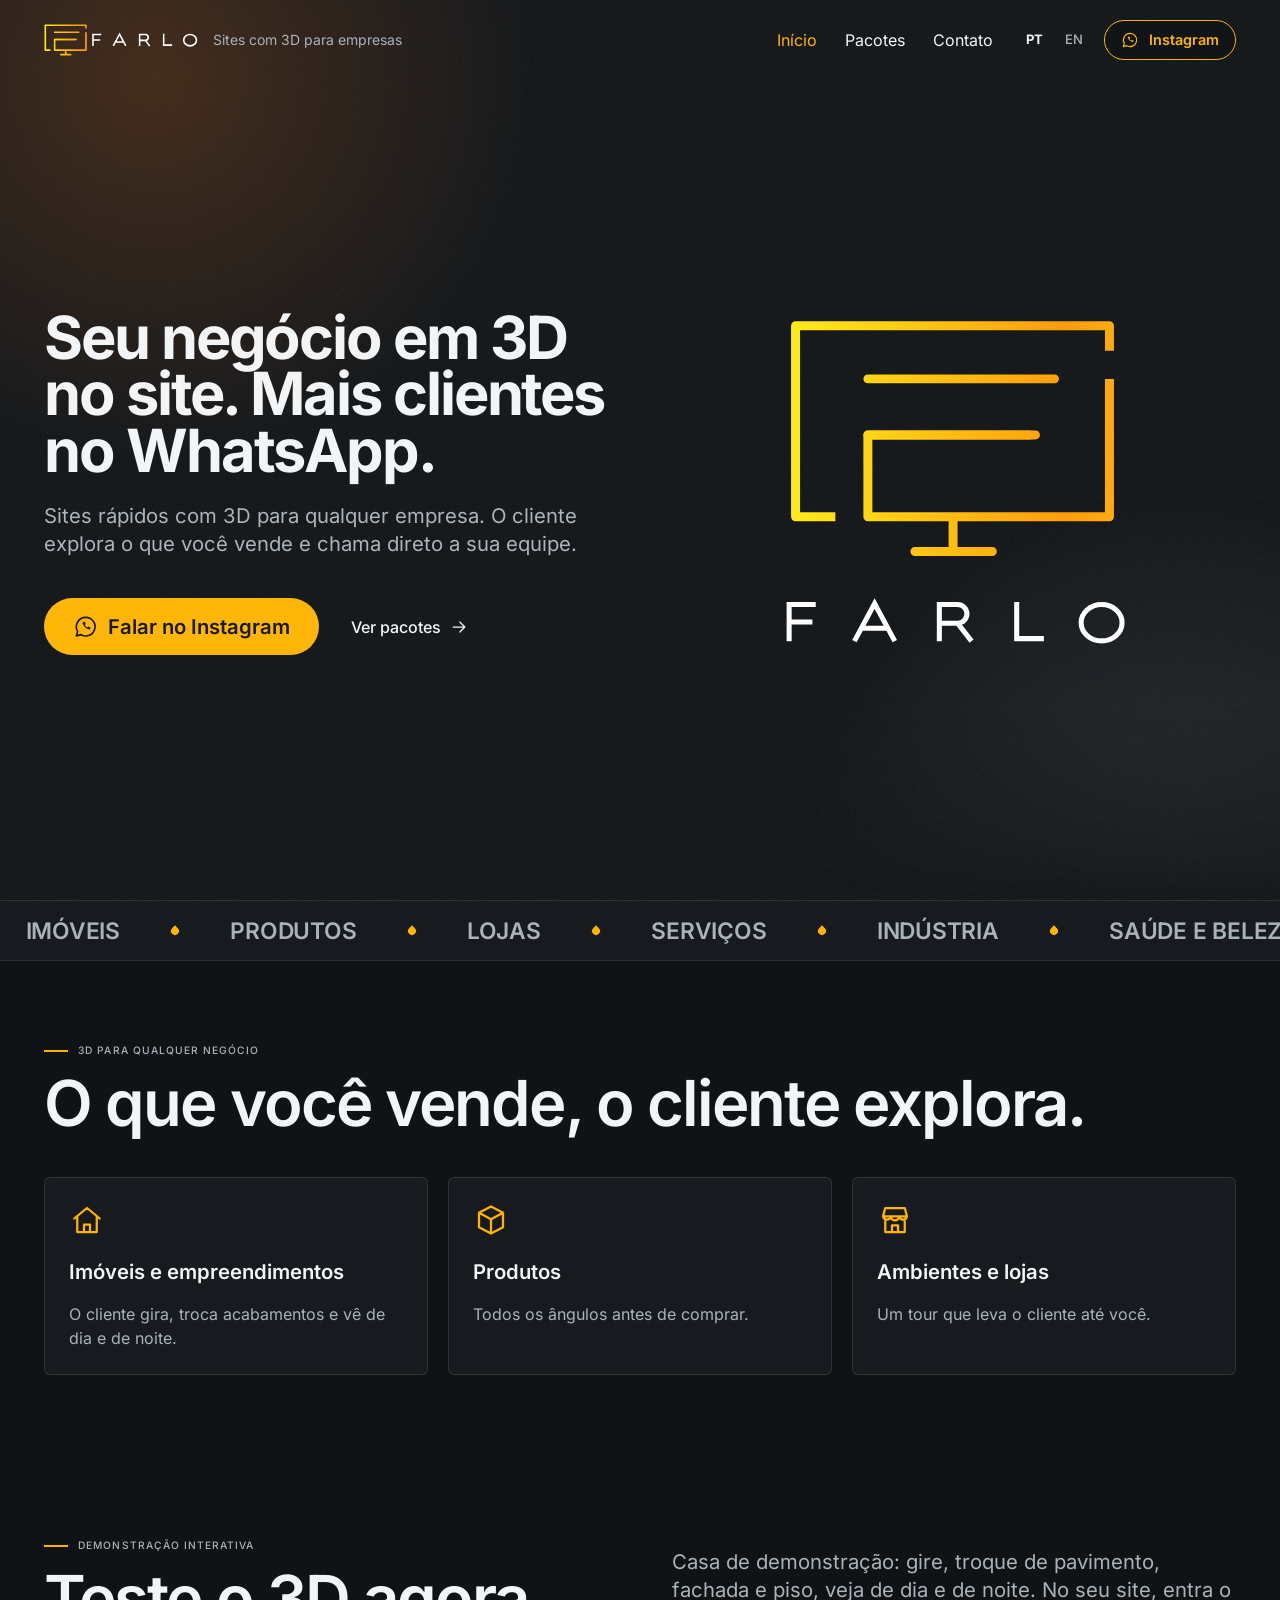
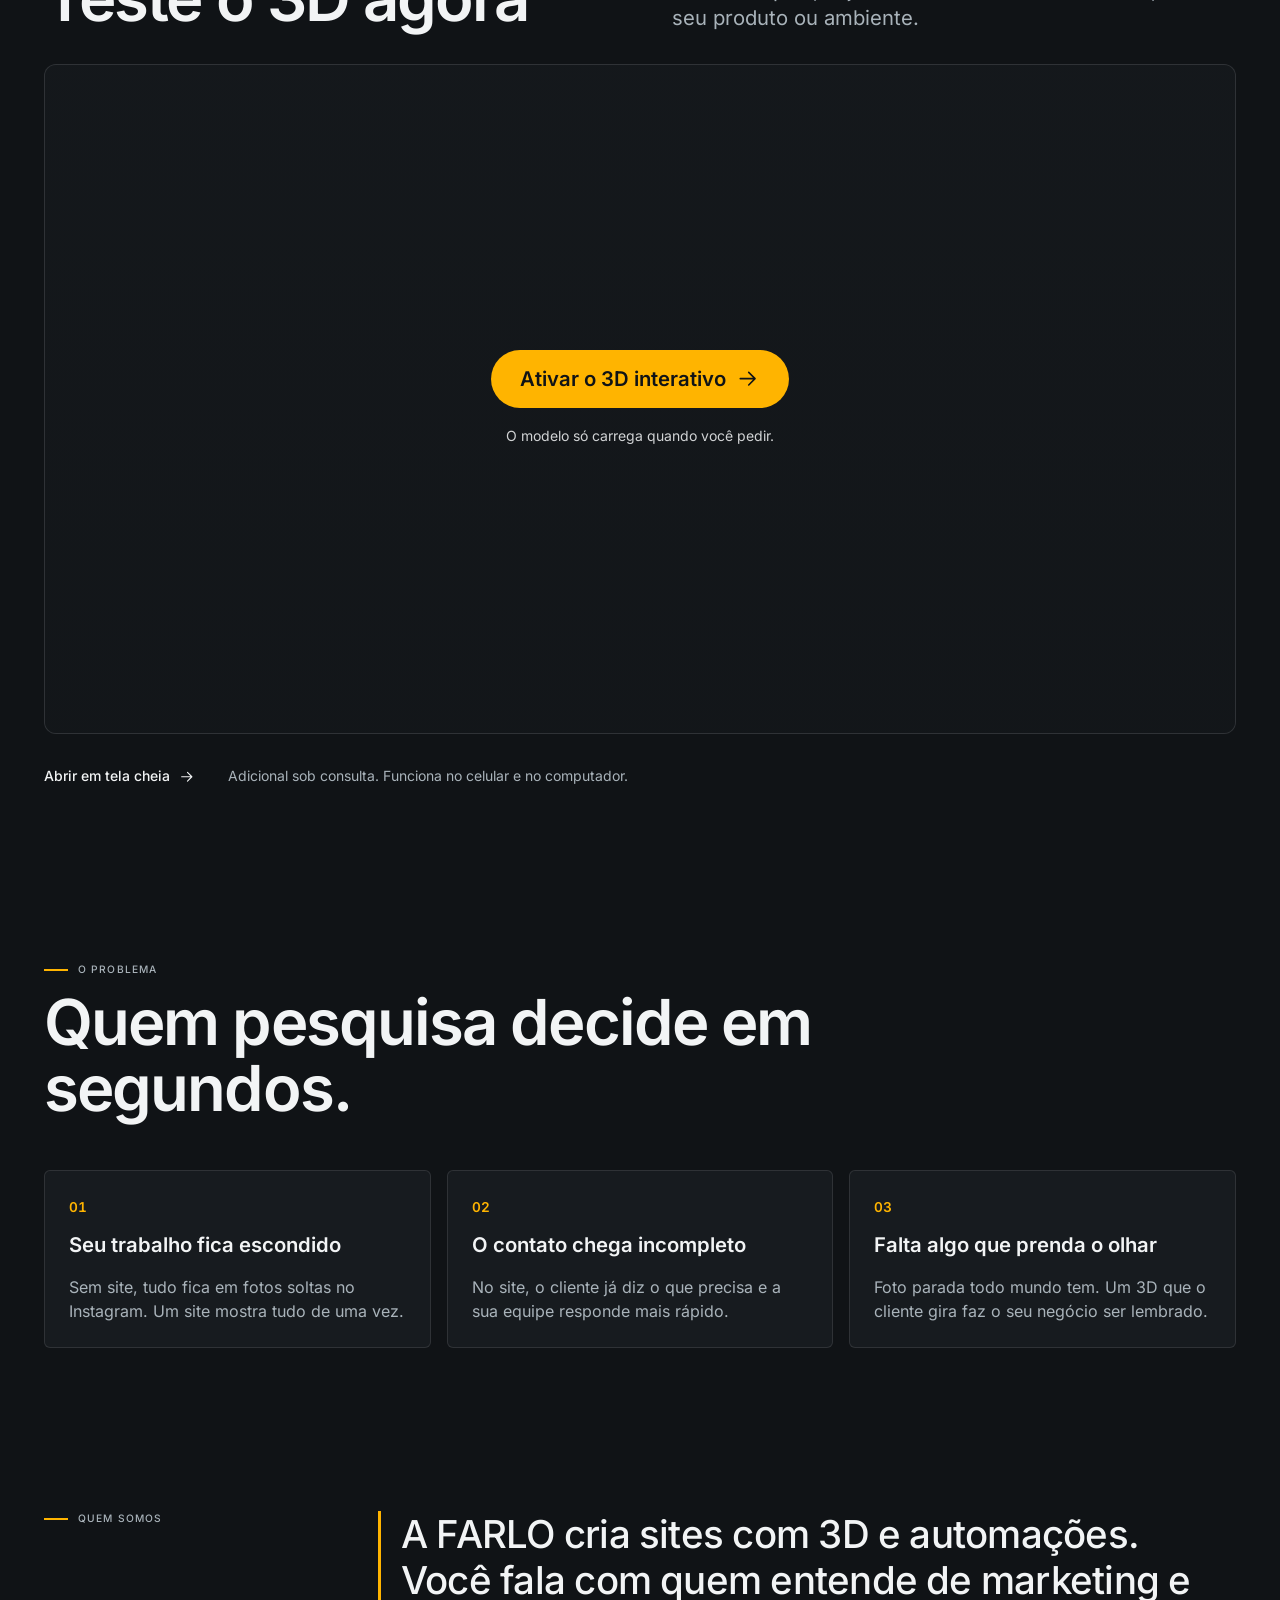
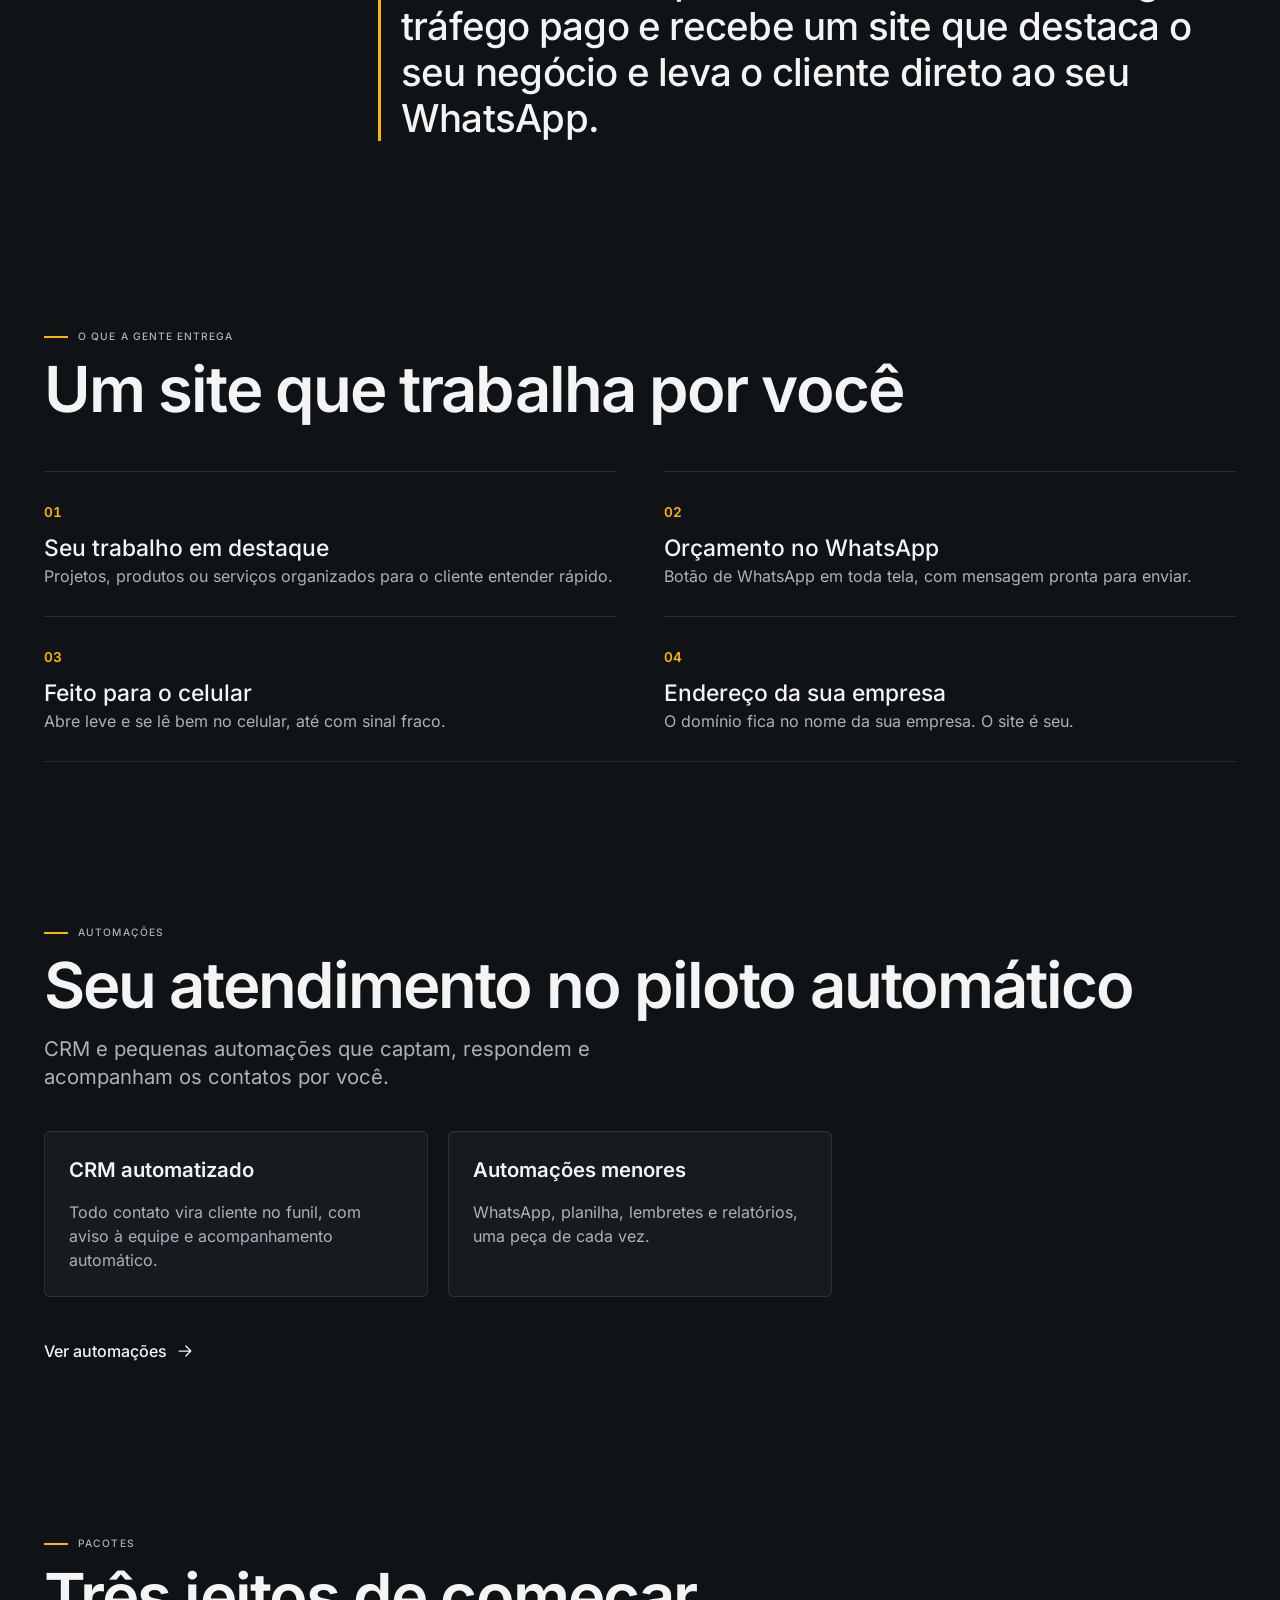
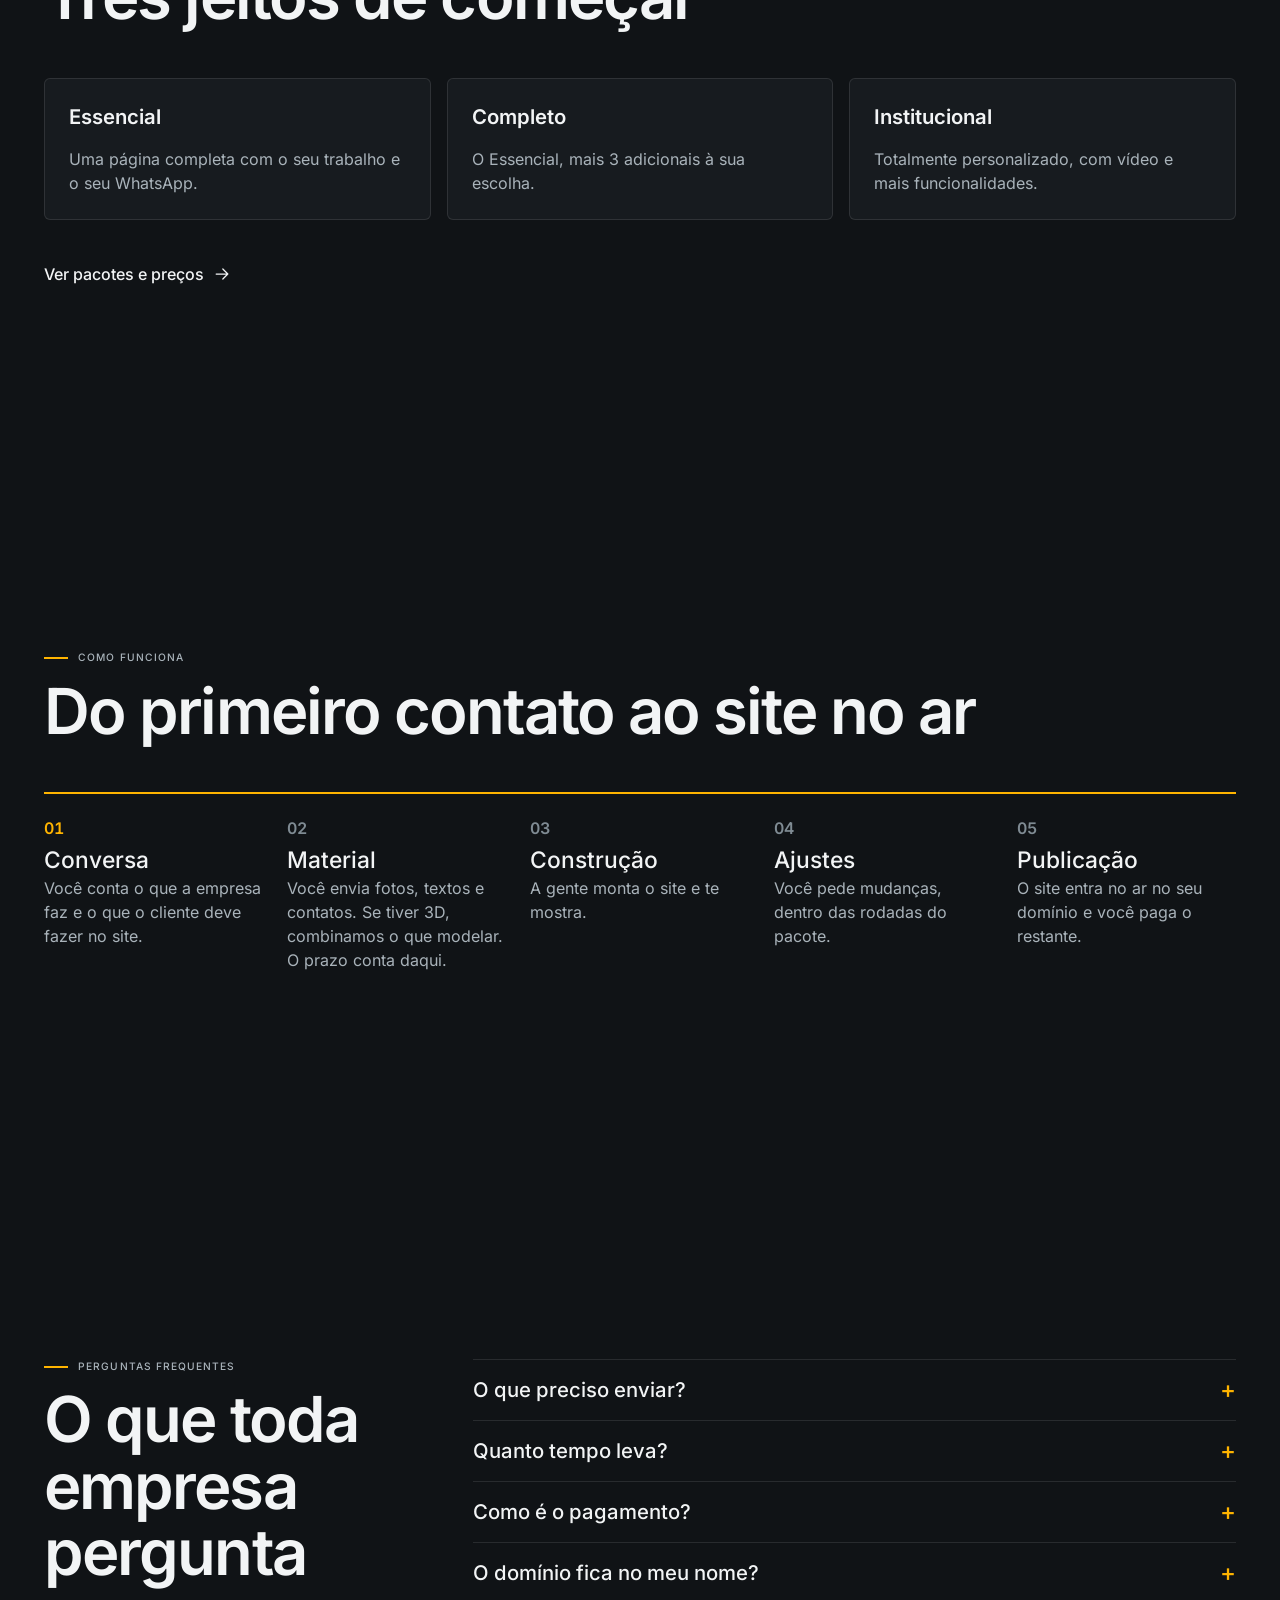
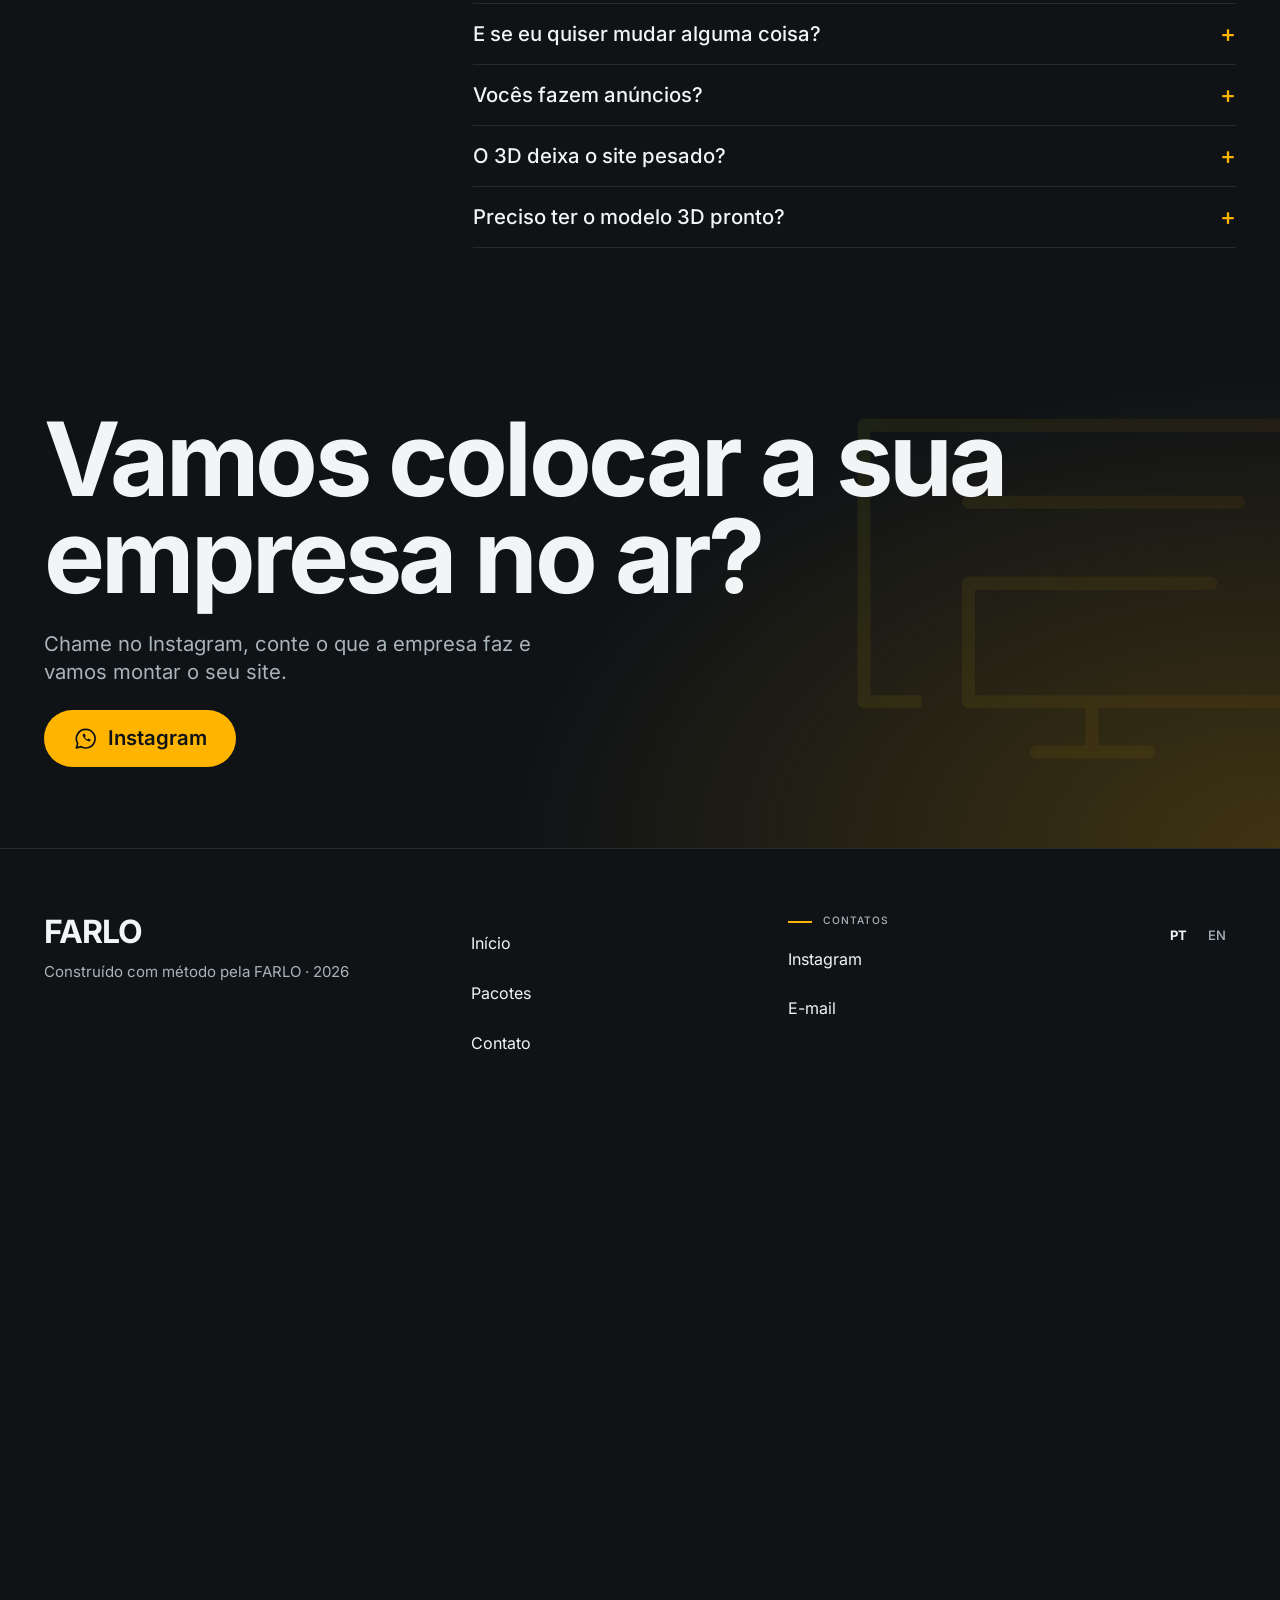
==== index.html @ 869107cb "chore: restaura quebras de linha CRLF originais dos HTML Co-Authored-By: Claude Opus 5.5 <noreply@an" ====
<!doctype html>
<html lang="pt-BR">
<head>
<meta charset="utf-8">
<meta http-equiv="Content-Security-Policy" content="default-src 'self'; script-src 'self'; style-src 'self'; img-src 'self' data: blob:; font-src 'self'; media-src 'self'; connect-src 'self' blob:; worker-src 'self' blob:; object-src 'none'; base-uri 'self'; form-action 'self'">
<meta name="referrer" content="strict-origin-when-cross-origin">
<meta name="viewport" content="width=device-width, initial-scale=1">
<title>FARLO — Sites com 3D para empresas</title>
<meta name="description" content="A FARLO cria sites com visualização 3D para qualquer empresa: mostre seu produto, ambiente ou empreendimento e receba pedidos de orçamento direto no WhatsApp.">

<meta name="theme-color" content="#101316">
<meta name="color-scheme" content="dark">
<link rel="canonical" href="https://farlo.online/index.html">
<link rel="alternate" hreflang="pt-BR" href="https://farlo.online/index.html">
<link rel="alternate" hreflang="en" href="https://farlo.online/en/index.html">
<link rel="alternate" hreflang="x-default" href="https://farlo.online/index.html">
<meta property="og:type" content="website">
<meta property="og:site_name" content="FARLO">
<meta property="og:title" content="FARLO — Sites com 3D para empresas">
<meta property="og:description" content="A FARLO cria sites com visualização 3D para qualquer empresa: mostre seu produto, ambiente ou empreendimento e receba pedidos de orçamento direto no WhatsApp.">
<meta property="og:url" content="https://farlo.online/index.html">
<meta property="og:locale" content="pt_BR">
<meta property="og:image" content="https://farlo.online/assets/img/og/og-farlo.jpg">
<meta name="twitter:card" content="summary_large_image">
<link rel="icon" href="assets/img/logo/favicon-64.png" type="image/png" sizes="64x64"><link rel="apple-touch-icon" href="assets/img/logo/apple-touch-icon.png">
<script src="js/boot.js" data-en="en/index.html"></script>
<link rel="stylesheet" href="css/tokens.css">
<link rel="stylesheet" href="css/main.css">
<link rel="stylesheet" href="css/fx.css">
<link rel="stylesheet" href="css/home3d.css">
<link rel="stylesheet" href="css/home3d.css">
<script defer src="js/layout.js"></script>
<script defer src="js/content.js"></script>
<script defer src="js/vendor/gsap.min.js"></script>
<script defer src="js/vendor/ScrollTrigger.min.js"></script>
<script defer src="js/vendor/SplitText.min.js"></script>
<script defer src="js/vendor/ScrollSmoother.min.js"></script>
<script defer src="js/fx/fx.js"></script>
<script defer src="js/fx/loader.js"></script>
<script defer src="js/fx/transition.js"></script>
<script defer src="js/fx/smooth.js"></script>
<script defer src="js/fx/menu.js"></script>
<script defer src="js/fx/cursor.js"></script>
<script defer src="js/fx/magnetic.js"></script>
<script defer src="js/fx/reveal.js"></script>
<script defer src="js/fx/progress.js"></script>
<script defer src="js/fx/split.js"></script>
<script defer src="js/fx/hero.js"></script>
<script defer src="js/fx/process.js"></script>
<script defer src="js/home3d.js"></script>
<script defer src="js/home3d.js"></script>
<script defer src="js/main.js"></script>
<script type="application/ld+json">{"@context":"https://schema.org","@type":"ProfessionalService","name":"FARLO","description":"A FARLO cria sites com visualização 3D para qualquer empresa: mostre seu produto, ambiente ou empreendimento e receba pedidos de orçamento direto no WhatsApp.","inLanguage":"pt-BR"}</script>
</head>
<body data-page="home" data-lang="pt" data-root="">
<a class="skip-link" href="#main" data-i18n="skip">Pular para o conteúdo</a>
<div class="loader" role="progressbar" aria-label="FARLO" aria-valuemin="0" aria-valuemax="100" aria-valuenow="0"><span class="loader__mark">FARLO</span><span class="loader__count" data-loader-count>000</span></div>
<header class="site-header fade-in-on-ready" id="site-header">
  <div class="site-header__inner">
    <a class="brand" href="index.html" aria-label="FARLO, ir para o início" data-i18n-attr="aria-label:brand.home"><img class="brand__logo" src="assets/img/logo/farlo-logo.svg" width="154" height="32" alt=""><span class="brand__tag" data-i18n="brand.tag">Sites com 3D para empresas</span></a>
    <nav class="site-nav" aria-label="Principal" data-i18n-attr="aria-label:nav.aria"><ul class="site-nav__list"><li><a class="roll" href="index.html" data-i18n="nav.home" aria-current="page"><span class="roll__a">Início</span><span class="roll__b" aria-hidden="true">Início</span></a></li><li><a class="roll" href="pacotes.html" data-i18n="nav.packages"><span class="roll__a">Pacotes</span><span class="roll__b" aria-hidden="true">Pacotes</span></a></li><li><a class="roll" href="contato.html" data-i18n="nav.contact"><span class="roll__a">Contato</span><span class="roll__b" aria-hidden="true">Contato</span></a></li></ul></nav>
    <div class="site-header__tools">
      <div class="lang" role="group" aria-label="Idioma" data-i18n-attr="aria-label:lang.aria"><a class="lang__link" lang="pt-BR" hreflang="pt-BR" href="index.html" data-lang-switch="pt" aria-label="Português" aria-current="true">PT</a><a class="lang__link" lang="en" hreflang="en" href="en/index.html" data-lang-switch="en" aria-label="English">EN</a></div>
      <a class="btn btn--wa btn--sm btn--header" href="https://wa.me/PH_NUMERO_WHATSAPP?text=Ol%C3%A1!%20Vim%20pelo%20site%20da%20FARLO%20e%20quero%20um%20site%20para%20o%20meu%20neg%C3%B3cio." data-wa target="_blank" rel="noopener noreferrer" aria-label="Falar com a FARLO no WhatsApp (abre em nova aba)" data-i18n-attr="aria-label:wa.aria"><svg class="icon" viewBox="0 0 24 24" aria-hidden="true" focusable="false"><path d="M12 3.2a8.8 8.8 0 0 0-7.6 13.2L3.2 20.8l4.5-1.2A8.8 8.8 0 1 0 12 3.2Z" fill="none" stroke="currentColor" stroke-width="1.6" stroke-linejoin="round"/><path d="M9.1 8c.2 2.9 3.6 6.3 6.6 6.6l1.3-1.5-2.4-1.2-1 .9c-1.1-.5-1.9-1.3-2.4-2.4l.9-1L10.9 7 9.1 8Z" fill="currentColor"/></svg><span class="btn__text" data-i18n="wa.label">WhatsApp</span></a>
      <button class="menu-btn" type="button" aria-expanded="false" aria-controls="menu" data-menu-toggle><span class="menu-btn__open" data-i18n="nav.menu">Menu</span><span class="menu-btn__close" data-i18n="nav.close">Fechar</span></button>
    </div>
  </div>
</header>
<div class="menu" id="menu" role="dialog" aria-modal="true" aria-label="Menu de navegação" data-i18n-attr="aria-label:nav.panel" hidden>
  <nav class="menu__nav" aria-label="Principal" data-i18n-attr="aria-label:nav.aria"><ul class="menu__list"><li><a href="index.html" data-i18n="nav.home" aria-current="page">Início</a></li><li><a href="pacotes.html" data-i18n="nav.packages">Pacotes</a></li><li><a href="contato.html" data-i18n="nav.contact">Contato</a></li></ul></nav>
  <div class="menu__foot"><div class="lang" role="group" aria-label="Idioma" data-i18n-attr="aria-label:lang.aria"><a class="lang__link" lang="pt-BR" hreflang="pt-BR" href="index.html" data-lang-switch="pt" aria-label="Português" aria-current="true">PT</a><a class="lang__link" lang="en" hreflang="en" href="en/index.html" data-lang-switch="en" aria-label="English">EN</a></div><a class="btn btn--wa " href="https://wa.me/PH_NUMERO_WHATSAPP?text=Ol%C3%A1!%20Vim%20pelo%20site%20da%20FARLO%20e%20quero%20um%20site%20para%20o%20meu%20neg%C3%B3cio." data-wa target="_blank" rel="noopener noreferrer" aria-label="Falar com a FARLO no WhatsApp (abre em nova aba)" data-i18n-attr="aria-label:wa.aria"><svg class="icon" viewBox="0 0 24 24" aria-hidden="true" focusable="false"><path d="M12 3.2a8.8 8.8 0 0 0-7.6 13.2L3.2 20.8l4.5-1.2A8.8 8.8 0 1 0 12 3.2Z" fill="none" stroke="currentColor" stroke-width="1.6" stroke-linejoin="round"/><path d="M9.1 8c.2 2.9 3.6 6.3 6.6 6.6l1.3-1.5-2.4-1.2-1 .9c-1.1-.5-1.9-1.3-2.4-2.4l.9-1L10.9 7 9.1 8Z" fill="currentColor"/></svg><span class="btn__text" data-i18n="wa.label">WhatsApp</span></a></div>
</div>
<div id="smooth-wrapper" data-fx="smooth">
<div id="smooth-content">
<main id="main" tabindex="-1">
<section class="hero hero--3d" id="hero" aria-labelledby="hero-title">
  <div class="hero__glow" aria-hidden="true"></div>
  <div class="container hero__top hero__grid">
    <div class="hero__copy">
      <h1 class="display hero__title" id="hero-title" data-fx="split" data-fx-type="lines,chars" data-fx-stagger=".03" data-i18n="hero.title">Seu negócio em 3D no site. Mais clientes no WhatsApp.</h1>
      <p class="t-lg hero__sub" data-i18n="hero.sub">Sites rápidos com 3D para qualquer empresa. O cliente explora o que você vende e chama direto a sua equipe.</p>
      <div class="hero__actions"><a class="btn btn--wa btn--lg" href="https://wa.me/PH_NUMERO_WHATSAPP?text=Ol%C3%A1!%20Vim%20pelo%20site%20da%20FARLO%20e%20quero%20um%20site%20para%20o%20meu%20neg%C3%B3cio." data-wa target="_blank" rel="noopener noreferrer" aria-label="Falar com a FARLO no WhatsApp (abre em nova aba)" data-i18n-attr="aria-label:wa.aria" data-fx="magnetic"><svg class="icon" viewBox="0 0 24 24" aria-hidden="true" focusable="false"><path d="M12 3.2a8.8 8.8 0 0 0-7.6 13.2L3.2 20.8l4.5-1.2A8.8 8.8 0 1 0 12 3.2Z" fill="none" stroke="currentColor" stroke-width="1.6" stroke-linejoin="round"/><path d="M9.1 8c.2 2.9 3.6 6.3 6.6 6.6l1.3-1.5-2.4-1.2-1 .9c-1.1-.5-1.9-1.3-2.4-2.4l.9-1L10.9 7 9.1 8Z" fill="currentColor"/></svg><span class="btn__text" data-i18n="hero.cta">Falar no WhatsApp</span></a><a class="link-arrow" href="pacotes.html"><span data-i18n="hero.link">Ver pacotes</span><svg class="icon" viewBox="0 0 24 24" aria-hidden="true" focusable="false"><path d="M5 12h14M13 6l6 6-6 6" fill="none" stroke="currentColor" stroke-width="1.5" stroke-linecap="round" stroke-linejoin="round"/></svg></a></div>
    </div>
    <div class="hero__stage" data-hero3d data-three="js/vendor/three.min.js">
      <div class="hero__fallback" aria-hidden="true"><img src="assets/img/logo/farlo-logo-stacked.svg" width="628" height="596" alt=""></div>
      <canvas class="hero__canvas" tabindex="0" role="img" aria-label="Modelo 3D interativo. Arraste para girar." data-i18n-attr="aria-label:hero.3d.aria"></canvas>
      <div class="hero__chips" role="group" aria-label="Escolha o exemplo" data-i18n-attr="aria-label:hero.3d.group">
        <button type="button" class="chip3d" data-shape="house" aria-pressed="true" data-i18n="hero.3d.house">Imóvel</button>
        <button type="button" class="chip3d" data-shape="product" aria-pressed="false" data-i18n="hero.3d.product">Produto</button>
        <button type="button" class="chip3d" data-shape="space" aria-pressed="false" data-i18n="hero.3d.space">Ambiente</button>
      </div>
      <p class="hero__hint" aria-hidden="true" data-i18n="hero.3d.hint">Arraste para girar</p>
    </div>
  </div>
</section>

<div class="strip" aria-hidden="true"><div class="strip__track"><span class="strip__item" data-i18n="strip.1">Imóveis</span><span class="strip__item" data-i18n="strip.2">Produtos</span><span class="strip__item" data-i18n="strip.3">Lojas</span><span class="strip__item" data-i18n="strip.4">Serviços</span><span class="strip__item" data-i18n="strip.5">Indústria</span><span class="strip__item" data-i18n="strip.6">Saúde e beleza</span><span class="strip__item" data-i18n="strip.7">Eventos</span><span class="strip__item" data-i18n="strip.8">Marcas</span><span class="strip__item" data-i18n="strip.1">Imóveis</span><span class="strip__item" data-i18n="strip.2">Produtos</span><span class="strip__item" data-i18n="strip.3">Lojas</span><span class="strip__item" data-i18n="strip.4">Serviços</span><span class="strip__item" data-i18n="strip.5">Indústria</span><span class="strip__item" data-i18n="strip.6">Saúde e beleza</span><span class="strip__item" data-i18n="strip.7">Eventos</span><span class="strip__item" data-i18n="strip.8">Marcas</span></div></div>

<section class="section niches" id="niches" aria-labelledby="niches-title">
  <div class="container">
    <p class="overline" data-i18n="niches.label">3D para qualquer negócio</p>
    <h2 class="t-3xl" id="niches-title" data-fx="reveal" data-i18n="niches.title">O que você vende, o cliente explora.</h2>
    <ul class="niches__list" role="list" data-fx="reveal-batch" data-fx-stagger=".08">
      <li class="panel niche"><svg class="niche__icon" viewBox="0 0 24 24" aria-hidden="true" focusable="false" fill="none" stroke="currentColor" stroke-width="1.5" stroke-linecap="round" stroke-linejoin="round"><path d="M3.5 11 12 4l8.5 7M5.5 9.7V20h13V9.7M10 20v-5h4v5" /></svg><h3 class="panel__title" data-i18n="niches.1.title">Imóveis e empreendimentos</h3><p class="muted" data-i18n="niches.1.text">O cliente gira, troca acabamentos e vê de dia e de noite.</p></li>
      <li class="panel niche"><svg class="niche__icon" viewBox="0 0 24 24" aria-hidden="true" focusable="false" fill="none" stroke="currentColor" stroke-width="1.5" stroke-linecap="round" stroke-linejoin="round"><path d="M12 3 4 7.2v9.6L12 21l8-4.2V7.2zM4 7.2l8 4.3 8-4.3M12 11.5V21" /></svg><h3 class="panel__title" data-i18n="niches.2.title">Produtos</h3><p class="muted" data-i18n="niches.2.text">Todos os ângulos antes de comprar.</p></li>
      <li class="panel niche"><svg class="niche__icon" viewBox="0 0 24 24" aria-hidden="true" focusable="false" fill="none" stroke="currentColor" stroke-width="1.5" stroke-linecap="round" stroke-linejoin="round"><path d="M4 9.5 5.5 4h13L20 9.5M4 9.5h16M4 9.5a2.7 2.7 0 0 0 5.3 0 2.7 2.7 0 0 0 5.4 0 2.7 2.7 0 0 0 5.3 0M5.5 12.5V20h13v-7.5M10 20v-4.5h4V20" /></svg><h3 class="panel__title" data-i18n="niches.3.title">Ambientes e lojas</h3><p class="muted" data-i18n="niches.3.text">Um tour que leva o cliente até você.</p></li>
    </ul>
  </div>
</section>

<section class="section demo3d" id="residencia" aria-labelledby="res-title">
  <div class="container">
    <div class="demo3d__head">
      <div><p class="overline" data-i18n="res.label">Demonstração interativa</p><h2 class="t-3xl" id="res-title" data-fx="reveal" data-i18n="res.title">Teste o 3D agora</h2></div>
      <p class="t-lg demo3d__text" data-i18n="res.text">Casa de demonstração: gire, troque de pavimento, fachada e piso, veja de dia e de noite. No seu site, entra o seu produto ou ambiente.</p>
    </div>
    <div class="demo3d__frame" data-embed-3d>
      <img class="demo3d__poster" src="assets/img/residencia-3d.jpg" width="1280" height="720" loading="lazy" decoding="async" alt="Residência de dois pavimentos com piscina em modelo 3D interativo" data-i18n-attr="alt:res.alt">
      <div class="demo3d__veil">
        <a class="btn btn--wa btn--lg" href="residencia-3d/index.html" data-embed-activate data-src="residencia-3d/index.html?embed=1" data-title="Residência 3D interativa de demonstração"><span class="btn__text" data-i18n="res.cta">Ativar o 3D interativo</span><svg class="icon" viewBox="0 0 24 24" aria-hidden="true" focusable="false"><path d="M5 12h14M13 6l6 6-6 6" fill="none" stroke="currentColor" stroke-width="1.5" stroke-linecap="round" stroke-linejoin="round"/></svg></a>
        <p class="demo3d__hint" data-i18n="res.hint">O modelo só carrega quando você pedir.</p>
      </div>
    </div>
    <p class="demo3d__foot"><a class="link-arrow" href="residencia-3d/index.html"><span data-i18n="res.full">Abrir em tela cheia</span><svg class="icon" viewBox="0 0 24 24" aria-hidden="true" focusable="false"><path d="M5 12h14M13 6l6 6-6 6" fill="none" stroke="currentColor" stroke-width="1.5" stroke-linecap="round" stroke-linejoin="round"/></svg></a><span class="muted" data-i18n="res.note">Adicional sob consulta. Funciona no celular e no computador.</span></p>
  </div>
</section>

<section class="section problem" id="problem" aria-labelledby="problem-title">
  <div class="container">
    <p class="overline" data-i18n="problem.label">O problema</p>
    <h2 class="t-3xl problem__title" id="problem-title" data-fx="reveal" data-i18n="problem.title">Quem pesquisa decide em segundos.</h2>
    <ul class="problem__list" role="list" data-fx="reveal-batch" data-fx-stagger=".08">
      <li class="panel"><h3 class="panel__title" data-i18n="problem.1.title">Seu trabalho fica escondido</h3><p class="muted" data-i18n="problem.1.text">Sem site, tudo fica em fotos soltas no Instagram. Um site mostra tudo de uma vez.</p></li>
      <li class="panel"><h3 class="panel__title" data-i18n="problem.2.title">O contato chega incompleto</h3><p class="muted" data-i18n="problem.2.text">No site, o cliente já diz o que precisa e a sua equipe responde mais rápido.</p></li>
      <li class="panel"><h3 class="panel__title" data-i18n="problem.3.title">Falta algo que prenda o olhar</h3><p class="muted" data-i18n="problem.3.text">Foto parada todo mundo tem. Um 3D que o cliente gira faz o seu negócio ser lembrado.</p></li>
    </ul>
  </div>
</section>

<section class="section manifesto" id="manifesto" aria-labelledby="manifesto-label">
  <div class="container manifesto__grid">
    <h2 class="overline" id="manifesto-label" data-i18n="manifesto.label">Quem somos</h2>
    <p class="t-2xl manifesto__text" data-fx="split" data-fx-type="words" data-fx-mode="scrub" data-i18n="manifesto.text">A FARLO cria sites com 3D e automações. Você fala com quem entende de marketing e tráfego pago e recebe um site que destaca o seu negócio e leva o cliente direto ao seu WhatsApp.</p>
  </div>
</section>

<section class="section services" id="services" aria-labelledby="services-title">
  <div class="container">
    <p class="overline" data-i18n="services.label">O que a gente entrega</p>
    <h2 class="t-3xl" id="services-title" data-fx="reveal" data-i18n="services.title">Um site que trabalha por você</h2>
    <ul class="services__list" role="list" data-fx="reveal-batch" data-fx-stagger=".08">
      <li class="service"><h3 class="service__title" data-i18n="services.1.title">Seu trabalho em destaque</h3><p class="muted" data-i18n="services.1.text">Projetos, produtos ou serviços organizados para o cliente entender rápido.</p></li>
      <li class="service"><h3 class="service__title" data-i18n="services.2.title">Orçamento no WhatsApp</h3><p class="muted" data-i18n="services.2.text">Botão de WhatsApp em toda tela, com mensagem pronta para enviar.</p></li>
      <li class="service"><h3 class="service__title" data-i18n="services.3.title">Feito para o celular</h3><p class="muted" data-i18n="services.3.text">Abre leve e se lê bem no celular, até com sinal fraco.</p></li>
      <li class="service"><h3 class="service__title" data-i18n="services.4.title">Endereço da sua empresa</h3><p class="muted" data-i18n="services.4.text">O domínio fica no nome da sua empresa. O site é seu.</p></li>
    </ul>
  </div>
</section>

<section class="section homeauto" id="automacoes-home" aria-labelledby="homeauto-title">
  <div class="container">
    <p class="overline" data-i18n="homeauto.label">Automações</p>
    <h2 class="t-3xl" id="homeauto-title" data-fx="reveal" data-i18n="homeauto.title">Seu atendimento no piloto automático</h2>
    <p class="t-lg homeauto__text" data-i18n="homeauto.text">CRM e pequenas automações que captam, respondem e acompanham os contatos por você.</p>
    <ul class="niches__list homeauto__list" role="list" data-fx="reveal-batch" data-fx-stagger=".08">
      <li class="panel niche"><h3 class="panel__title" data-i18n="crm.title">CRM automatizado</h3><p class="muted" data-i18n="homeauto.1.text">Todo contato vira cliente no funil, com aviso à equipe e acompanhamento automático.</p></li>
      <li class="panel niche"><h3 class="panel__title" data-i18n="small.title">Automações menores</h3><p class="muted" data-i18n="homeauto.2.text">WhatsApp, planilha, lembretes e relatórios, uma peça de cada vez.</p></li>
    </ul>
    <p class="packs__more"><a class="link-arrow" href="pacotes.html#automacoes"><span data-i18n="homeauto.link">Ver automações</span><svg class="icon" viewBox="0 0 24 24" aria-hidden="true" focusable="false"><path d="M5 12h14M13 6l6 6-6 6" fill="none" stroke="currentColor" stroke-width="1.5" stroke-linecap="round" stroke-linejoin="round"/></svg></a></p>
  </div>
</section>

<section class="section packs" id="packs" aria-labelledby="packs-title">
  <div class="container">
    <p class="overline" data-i18n="packs.label">Pacotes</p>
    <h2 class="t-3xl" id="packs-title" data-fx="reveal" data-i18n="packs.title">Três jeitos de começar</h2>
    <ul class="pack-grid" role="list" data-fx="reveal-batch" data-fx-stagger=".08">
      <li class="panel pack-sum"><h3 class="panel__title" data-i18n="pack.e.name">Essencial</h3><p class="muted" data-i18n="pack.e.sum">Uma página completa com o seu trabalho e o seu WhatsApp.</p></li>
      <li class="panel pack-sum"><h3 class="panel__title" data-i18n="pack.s.name">Completo</h3><p class="muted" data-i18n="pack.s.sum">O Essencial, mais 3 adicionais à sua escolha.</p></li>
      <li class="panel pack-sum"><h3 class="panel__title" data-i18n="pack.a.name">Institucional</h3><p class="muted" data-i18n="pack.a.sum">Totalmente personalizado, com vídeo e mais funcionalidades.</p></li>
    </ul>
    <p class="packs__more"><a class="link-arrow" href="pacotes.html"><span data-i18n="packs.more">Ver pacotes e preços</span><svg class="icon" viewBox="0 0 24 24" aria-hidden="true" focusable="false"><path d="M5 12h14M13 6l6 6-6 6" fill="none" stroke="currentColor" stroke-width="1.5" stroke-linecap="round" stroke-linejoin="round"/></svg></a></p>
  </div>
</section>

<section class="section process" id="process" aria-labelledby="process-title" data-fx="pin-scrub" data-fx-length="150%">
  <div class="container">
    <p class="overline" data-i18n="process.label">Como funciona</p>
    <h2 class="t-3xl" id="process-title" data-fx="reveal" data-i18n="process.title">Do primeiro contato ao site no ar</h2>
    <div class="process__body">
      <svg class="process__line" viewBox="0 0 100 2" preserveAspectRatio="none" aria-hidden="true" focusable="false"><path class="process__line-bg" d="M0 1H100" pathLength="1"/><path class="process__line-fg" d="M0 1H100" pathLength="1" data-fx="progress" data-fx-trigger=".process"/></svg>
      <ol class="process__steps" role="list">
        <li class="step is-active"><span class="step__n">01</span><h3 class="step__title" data-i18n="process.s1">Conversa</h3><p class="muted" data-i18n="process.d1">Você conta o que a empresa faz e o que o cliente deve fazer no site.</p></li>
        <li class="step"><span class="step__n">02</span><h3 class="step__title" data-i18n="process.s2">Material</h3><p class="muted" data-i18n="process.d2">Você envia fotos, textos e contatos. Se tiver 3D, combinamos o que modelar. O prazo conta daqui.</p></li>
        <li class="step"><span class="step__n">03</span><h3 class="step__title" data-i18n="process.s3">Construção</h3><p class="muted" data-i18n="process.d3">A gente monta o site e te mostra.</p></li>
        <li class="step"><span class="step__n">04</span><h3 class="step__title" data-i18n="process.s4">Ajustes</h3><p class="muted" data-i18n="process.d4">Você pede mudanças, dentro das rodadas do pacote.</p></li>
        <li class="step"><span class="step__n">05</span><h3 class="step__title" data-i18n="process.s5">Publicação</h3><p class="muted" data-i18n="process.d5">O site entra no ar no seu domínio e você paga o restante.</p></li>
      </ol>
    </div>
  </div>
</section>

<section class="section faq" id="faq" aria-labelledby="faq-title">
  <div class="container faq__grid">
    <div><p class="overline" data-i18n="faq.label">Perguntas frequentes</p><h2 class="t-3xl" id="faq-title" data-fx="reveal" data-i18n="faq.title">O que toda empresa pergunta</h2></div>
    <div class="faq__list">
      <details class="faq__item"><summary class="faq__q"><span data-i18n="faq.1.q">O que preciso enviar?</span></summary><p class="faq__a muted" data-i18n="faq.1.a">Fotos do trabalho ou produto, texto curto sobre a empresa, @ do Instagram, WhatsApp e logo.</p></details>
      <details class="faq__item"><summary class="faq__q"><span data-i18n="faq.2.q">Quanto tempo leva?</span></summary><p class="faq__a muted" data-i18n="faq.2.a">Combinado na conversa. O prazo conta a partir do envio completo do material.</p></details>
      <details class="faq__item"><summary class="faq__q"><span data-i18n="faq.3.q">Como é o pagamento?</span></summary><p class="faq__a muted" data-i18n="faq.3.a">50% no início e 50% na publicação do site.</p></details>
      <details class="faq__item"><summary class="faq__q"><span data-i18n="faq.4.q">O domínio fica no meu nome?</span></summary><p class="faq__a muted" data-i18n="faq.4.a">Sim. O endereço é registrado no seu nome.</p></details>
      <details class="faq__item"><summary class="faq__q"><span data-i18n="faq.5.q">E se eu quiser mudar alguma coisa?</span></summary><p class="faq__a muted" data-i18n="faq.5.a">Cada pacote tem rodadas de ajuste: 1 no Essencial e 2 no Completo. O Institucional é combinado.</p></details>
      <details class="faq__item"><summary class="faq__q"><span data-i18n="faq.6.q">Vocês fazem anúncios?</span></summary><p class="faq__a muted" data-i18n="faq.6.a">Não. A FARLO faz o site, já preparado para medição. A configuração fica com quem cuida do seu tráfego.</p></details>
      <details class="faq__item"><summary class="faq__q"><span data-i18n="faq.7.q">O 3D deixa o site pesado?</span></summary><p class="faq__a muted" data-i18n="faq.7.a">Não. O modelo só carrega quando o cliente pede e é otimizado para abrir rápido.</p></details>
      <details class="faq__item"><summary class="faq__q"><span data-i18n="faq.8.q">Preciso ter o modelo 3D pronto?</span></summary><p class="faq__a muted" data-i18n="faq.8.a">Não. Combinamos na conversa o que modelar. Custo e prazo variam.</p></details>
    </div>
  </div>
</section>

<section class="section cta" id="cta" aria-labelledby="cta-title">
  <div class="container cta__inner">
    <h2 class="display cta__title" id="cta-title" data-fx="reveal" data-i18n="cta.title">Vamos colocar a sua empresa no ar?</h2>
    <p class="t-lg cta__text" data-i18n="cta.text">Chame no WhatsApp, conte o que a empresa faz e vamos montar o seu site.</p>
    <div class="cta__actions"><a class="btn btn--wa btn--lg" href="https://wa.me/PH_NUMERO_WHATSAPP?text=Ol%C3%A1!%20Vim%20pelo%20site%20da%20FARLO%20e%20quero%20um%20site%20para%20o%20meu%20neg%C3%B3cio." data-wa target="_blank" rel="noopener noreferrer" aria-label="Falar com a FARLO no WhatsApp (abre em nova aba)" data-i18n-attr="aria-label:wa.aria" data-fx="magnetic"><svg class="icon" viewBox="0 0 24 24" aria-hidden="true" focusable="false"><path d="M12 3.2a8.8 8.8 0 0 0-7.6 13.2L3.2 20.8l4.5-1.2A8.8 8.8 0 1 0 12 3.2Z" fill="none" stroke="currentColor" stroke-width="1.6" stroke-linejoin="round"/><path d="M9.1 8c.2 2.9 3.6 6.3 6.6 6.6l1.3-1.5-2.4-1.2-1 .9c-1.1-.5-1.9-1.3-2.4-2.4l.9-1L10.9 7 9.1 8Z" fill="currentColor"/></svg><span class="btn__text" data-i18n="wa.label">WhatsApp</span></a></div>
  </div>
</section>
</main>
<footer class="site-footer">
  <div class="container site-footer__grid">
    <div><p class="site-footer__mark">FARLO</p><p class="site-footer__made"><span data-i18n="footer.made">Construído com método pela FARLO</span> · 2026</p></div>
    <nav aria-label="Rodapé" data-i18n-attr="aria-label:footer.nav"><ul class="site-footer__list"><li><a href="index.html" data-i18n="nav.home">Início</a></li><li><a href="pacotes.html" data-i18n="nav.packages">Pacotes</a></li><li><a href="contato.html" data-i18n="nav.contact">Contato</a></li></ul></nav>
    <div><p class="overline" data-i18n="footer.contacts">Contatos</p><ul class="site-footer__list">
      <li><a href="https://wa.me/PH_NUMERO_WHATSAPP?text=Ol%C3%A1!%20Vim%20pelo%20site%20da%20FARLO%20e%20quero%20um%20site%20para%20o%20meu%20neg%C3%B3cio." data-wa target="_blank" rel="noopener noreferrer">WhatsApp</a></li>
      <li><a href="https://www.instagram.com/farlo.online/" target="_blank" rel="noopener noreferrer">Instagram</a></li>
      <li><a href="mailto:farloconstrutora@gmail.com">E-mail</a></li>
      </ul></div>
    <div class="lang lang--footer" role="group" aria-label="Idioma" data-i18n-attr="aria-label:lang.aria"><a class="lang__link" lang="pt-BR" hreflang="pt-BR" href="index.html" data-lang-switch="pt" aria-label="Português" aria-current="true">PT</a><a class="lang__link" lang="en" hreflang="en" href="en/index.html" data-lang-switch="en" aria-label="English">EN</a></div>
  </div>
</footer>
</div>
</div>
<div class="cursor" aria-hidden="true"></div>
</body>
</html>
---- css/tokens.css ----
﻿/* Tokens de design do FARLO (de .site-build/01-reverso/tokens.json).
   Componente nenhum usa cor fixa: tudo vem daqui. */
:root {
  /* cor */
  --c-950: #07090b;          /* loader */
  --c-900: #101316;          /* fundo (preto-tinta) */
  --c-800: #171b1f;          /* superfície 1 */
  --c-700: #20262b;          /* superfície 2 */
  --c-600: #2c343a;          /* superfície 3, trilhos */
  --text: #f2f4f5;          /* branco (branco-osso) */
  --muted: #a9b3ba;
  --faint: #7f8b93;          /* só em 900/800; em 700/600 só ≥ 24px */
  --on-accent: var(--c-900);
  --lime: #ffb400;           /* ação e estado */
  --lime-strong: #ffc933;
  --cyan: #ff7a1a;           /* neons: luz e ênfase */
  --magenta: #c9d1d6;
  --violet: #7d8b96;
  --border: rgb(255 255 255 / .10);
  --overlay-label: color-mix(in srgb, var(--c-900) 65%, transparent);
  --focus: var(--lime);

  /* tipografia */
  --font-body: "Inter", "Inter Fallback", system-ui, sans-serif;
  --font-display: var(--font-body);
  --fs-2xs: .64rem;
  --fs-base: 1rem;
  --fs-lg: 1.266rem;
  --fs-xl: 1.424rem;
  --fs-2xl: clamp(1.6rem, 1.2rem + 1.6vw, 2.4rem);
  --fs-3xl: clamp(2.2rem, 1.4rem + 3.2vw, 4rem);
  --fs-display: clamp(3rem, 1.6rem + 6vw, 7.5rem);
  --fs-mega: clamp(4.5rem, 2rem + 14vw, 18rem);
  --lh-base: 1.5rem;
  --lh-lg: 1.75rem;
  --lh-xl: 2rem;
  --lh-display: .95;
  --tracking-overline: .1em;
  --tracking-display: -.035em;

  /* espaço */
  --unit-chrome: calc(100vw / 1536);
  --header-inset: calc(100vw / 1536 * 50);
  --section: clamp(3.5rem, 1.5rem + 4.5vw, 5.5rem);
  --gutter: clamp(1.25rem, .75rem + 2.5vw, 3rem);
  --content-max: 90rem;
  --header-h: 4.5rem;

  /* forma */
  --radius: .375rem;
  --radius-pill: 999px;
  --blur: blur(4px) saturate(180%);

  /* movimento */
  --ease: cubic-bezier(.4, 0, .2, 1);
  --ease-expo-out: cubic-bezier(.16, 1, .3, 1);
  --t-fast: .15s;
  --t-base: .3s;
  --t-fade: 1s;

  /* carrossel */
  --carousel-ratio: 16 / 10;
  --carousel-card: 55vw;
  --carousel-card-mobile: 84vw;
  --carousel-perspective: 1400px;

  /* cursor */
  --cursor-size: 10px;
  --cursor-size-hover: 44px;

  /* camadas */
  --z-content: 10;
  --z-header: 30;
  --z-panel: 31;
  --z-cursor: 40;
  --z-loader: 50;
}
---- css/main.css ----
﻿/* FARLO — estilos. Tokens em css/tokens.css. Sem JS a página tem de estar completa e visível:
   estados "escondidos" só existem sob classes que o JS põe (.rv-wait) ou sob html.js com failsafe. */

/* ---------- fonte ---------- */
@font-face {
  font-family: "Inter";
  font-style: normal;
  font-weight: 100 900;
  font-display: swap;
  src: url("../assets/fonts/inter-latin-ext.woff2") format("woff2");
  unicode-range: U+0100-02BA, U+02BD-02C5, U+02C7-02CC, U+02CE-02D7, U+02DD-02FF, U+0304, U+0308, U+0329, U+1D00-1DBF, U+1E00-1E9F, U+1EF2-1EFF, U+2020, U+20A0-20AB, U+20AD-20C4, U+2113, U+2C60-2C7F, U+A720-A7FF;
}
@font-face {
  font-family: "Inter";
  font-style: normal;
  font-weight: 100 900;
  font-display: swap;
  src: url("../assets/fonts/inter-latin.woff2") format("woff2");
  unicode-range: U+0000-00FF, U+0131, U+0152-0153, U+02BB-02BC, U+02C6, U+02DA, U+02DC, U+0304, U+0308, U+0329, U+2000-206F, U+20AC, U+2122, U+2191, U+2193, U+2212, U+2215, U+FEFF, U+FFFD;
}
@font-face {
  font-family: "Inter Fallback";
  src: local("Arial");
  size-adjust: 107.4%;
  ascent-override: 90.2%;
  descent-override: 22.5%;
  line-gap-override: 0%;
}

/* ---------- base ---------- */
*, *::before, *::after { box-sizing: border-box; }
html {
  background: var(--c-900);
  color: var(--text);
  font-size: 100%;
  -webkit-text-size-adjust: 100%;
  scroll-padding-top: 6rem;
}
@media (prefers-reduced-motion: no-preference) { html { scroll-behavior: smooth; } }
body {
  margin: 0;
  background: var(--c-900);
  color: var(--text);
  font-family: var(--font-body);
  font-size: var(--fs-base);
  line-height: var(--lh-base);
  font-kerning: normal;
  -webkit-font-smoothing: antialiased;
  text-rendering: optimizeLegibility;
}
img, picture, svg { display: block; max-width: 100%; }
img { height: auto; }
h1, h2, h3, p, ul, ol, dl, dd, figure, blockquote { margin: 0; }
ul, ol { padding: 0; list-style: none; }
a { color: inherit; text-decoration: none; }
button { font: inherit; color: inherit; background: none; border: 0; padding: 0; cursor: pointer; }
[hidden] { display: none !important; }
:focus-visible { outline: 2px solid var(--focus); outline-offset: 3px; }
::selection { background: var(--lime); color: var(--on-accent); }
main:focus { outline: none; }

.skip-link {
  position: fixed; left: 1rem; top: -4rem; z-index: 100;
  padding: .6rem 1rem; border-radius: var(--radius);
  background: var(--lime); color: var(--on-accent); font-weight: 600;
}
.skip-link:focus { top: 1rem; }

.container { width: min(100% - 2 * var(--gutter), var(--content-max)); margin-inline: auto; }
.section { padding-block: var(--section); }
.muted { color: var(--muted); }
.icon { width: 1.25em; height: 1.25em; flex: none; }

/* ---------- tipografia ---------- */
.overline {
  font-size: var(--fs-2xs); font-weight: 500; line-height: 1.5;
  text-transform: uppercase; letter-spacing: var(--tracking-overline); color: var(--muted);
}
.t-lg { font-size: var(--fs-lg); line-height: var(--lh-lg); color: var(--muted); }
.t-2xl { font-size: var(--fs-2xl); line-height: 1.2; letter-spacing: -.02em; font-weight: 500; }
.t-3xl { font-size: var(--fs-3xl); line-height: 1.05; letter-spacing: -.03em; font-weight: 600; }
.display {
  font-family: var(--font-display); font-size: var(--fs-display); font-weight: 700;
  line-height: var(--lh-display); letter-spacing: var(--tracking-display);
}
.overline + .t-3xl, .overline + .display { margin-top: .75rem; }

/* ---------- placeholders [PH] ---------- */
.ph-tag {
  display: inline-block; margin: 0 0 1.25rem; padding: .25rem .6rem;
  border: 1px dashed currentColor; border-radius: var(--radius);
  color: var(--magenta); font-size: .8rem; line-height: 1.4; font-weight: 500;
}
.ph-note {
  margin-top: .6rem; padding: .45rem .7rem; width: fit-content; max-width: 100%;
  border: 1px dashed var(--faint); border-radius: var(--radius);
  color: var(--muted); font-size: .875rem; line-height: 1.45;
}
.ph-note--box { padding: 1rem; }
.ph-inline { color: var(--muted); border-bottom: 1px dashed var(--faint); width: fit-content; }
.ph-box {
  margin-top: 1.5rem; padding: 1rem; border: 1px dashed var(--faint); border-radius: var(--radius);
  color: var(--muted); font-size: .875rem; text-align: center;
}

/* ---------- botões e links ---------- */
.btn {
  display: inline-flex; align-items: center; justify-content: center; gap: .6rem;
  min-height: 2.75rem; padding: .7rem 1.4rem; border-radius: var(--radius-pill);
  font-weight: 600; line-height: 1.2; white-space: nowrap;
  transition: background-color var(--t-fast) var(--ease), color var(--t-fast) var(--ease), border-color var(--t-fast) var(--ease);
}
.btn--wa { background: var(--lime); color: var(--on-accent); }
.btn--wa:hover { background: var(--lime-strong); }
.btn--sm { min-height: 2.5rem; padding: .5rem 1rem; font-size: .9rem; }
.btn--lg { padding: 1rem 1.8rem; font-size: var(--fs-lg); }
.btn--xl { padding: 1.4rem 2.4rem; font-size: var(--fs-xl); }
@media (max-width: 40rem) { .btn--xl { padding: 1.1rem 1.5rem; font-size: var(--fs-lg); max-width: 100%; } }
.btn--ghost { border: 1px solid var(--faint); color: var(--text); background: transparent; }
.btn--ghost:hover { border-color: var(--lime); color: var(--lime); }
/* só 1 botão lima preenchido por viewport: a pílula do header é contornada */
.btn--header {
  background: var(--overlay-label); color: var(--lime); border: 1px solid var(--lime);
  -webkit-backdrop-filter: var(--blur); backdrop-filter: var(--blur);
}
.btn--header:hover { background: var(--lime); color: var(--on-accent); }

.link-arrow { display: inline-flex; align-items: center; gap: .5rem; min-height: 2.75rem; font-weight: 500; transition: color var(--t-fast) var(--ease); }
.link-arrow .icon { transition: transform var(--t-base) var(--ease-expo-out); }
.link-arrow:hover { color: var(--lime); }
@media (hover: hover) { .link-arrow:hover .icon { transform: translateX(.25rem); } }

/* link com texto que rola (G4) */
.roll { position: relative; display: inline-block; overflow: hidden; height: var(--lh-base); line-height: var(--lh-base); vertical-align: top; transition: color var(--t-fast) var(--ease); }
.roll__a { display: block; transition: transform var(--t-base) var(--ease); }
.roll__b { position: absolute; left: 0; top: 100%; color: var(--lime); transition: transform var(--t-base) var(--ease); white-space: nowrap; }
.roll:hover { color: var(--lime); }
.roll[aria-current="page"] { color: var(--lime); }
@media (hover: hover) {
  .roll:hover .roll__a, .roll:focus-visible .roll__a, .roll:hover .roll__b, .roll:focus-visible .roll__b { transform: translateY(-100%); }
}

.chip {
  display: inline-block; padding: .15rem .6rem; border: 1px solid currentColor; border-radius: var(--radius-pill);
  font-size: .75rem; line-height: 1.4; font-weight: 500; white-space: nowrap;
}
.chip--case { color: var(--cyan); }
.chip--concept { color: var(--violet); }

.icon-btn {
  display: inline-grid; place-items: center; width: 2.75rem; height: 2.75rem; border-radius: 50%;
  border: 1px solid var(--faint); transition: border-color var(--t-fast) var(--ease), color var(--t-fast) var(--ease);
}
.icon-btn:hover { border-color: var(--lime); color: var(--lime); }

/* ---------- loader (G1) ---------- */
.loader {
  position: fixed; inset: 0; z-index: var(--z-loader); display: none; place-items: center;
  background: var(--c-950);
}
.show-loader .loader { display: grid; animation: loader-failsafe .01s 1.4s forwards; }
.loader.is-out { opacity: 0; visibility: hidden; transition: opacity .35s var(--ease-expo-out), visibility 0s .35s; }
.loader__mark { font-size: var(--fs-3xl); font-weight: 700; letter-spacing: var(--tracking-display); }
.loader__count {
  position: absolute; left: 50%; bottom: 2rem; transform: translateX(-50%);
  font-variant-numeric: tabular-nums; font-size: var(--fs-lg); color: var(--muted); letter-spacing: .05em;
}
@keyframes loader-failsafe { to { opacity: 0; visibility: hidden; } }

/* entrada da UI (M02): só some sob html.js, com failsafe de CSS */
.js .fade-in-on-ready { opacity: 0; transition: opacity var(--t-fade) var(--ease-expo-out), background-color var(--t-base) var(--ease); animation: ready-failsafe .01s 1.2s forwards; }
.js.is-ready .fade-in-on-ready { opacity: 1; }
@keyframes ready-failsafe { to { opacity: 1; } }

/* ---------- header (G2) ---------- */
.site-header {
  position: fixed; top: 0; left: 0; right: 0; z-index: var(--z-header);
  border-bottom: 1px solid transparent;
}
.site-header.is-scrolled {
  /* sem backdrop-filter: header fixo sobre ScrollSmoother/pins repintaria o blur a cada frame (auditoria de desempenho) */
  background: color-mix(in srgb, var(--c-800) 96%, transparent); border-bottom-color: var(--border);
}
.site-header__inner {
  display: flex; flex-wrap: wrap; align-items: center; justify-content: space-between; gap: .75rem 1.5rem;
  padding: clamp(.75rem, 1.4vw, 1.25rem) max(var(--header-inset), var(--gutter));
}
.brand { display: flex; align-items: baseline; gap: .9rem; }
.brand__mark { font-size: 1.35rem; font-weight: 700; letter-spacing: var(--tracking-display); line-height: 1.5; }
.brand__tag { display: none; color: var(--muted); font-size: .875rem; }
@media (min-width: 40rem) { .brand__tag { display: inline; } }
.site-nav { margin-left: auto; }
.site-nav__list { display: flex; gap: 1.75rem; }
.site-header__tools { display: flex; align-items: center; gap: .75rem; }
.lang { display: flex; gap: .15rem; font-size: .8125rem; font-weight: 500; }
.lang__link { display: inline-flex; align-items: center; min-height: 2.75rem; padding: .35rem .6rem; border-radius: var(--radius); color: var(--muted); transition: color var(--t-fast) var(--ease); line-height: 1.2; }
.lang__link:hover { color: var(--lime); }
.lang__link[aria-current="true"] { color: var(--text); font-weight: 700; }
.menu-btn { display: none; }
.menu-btn__close { display: none; }
.menu-btn[aria-expanded="true"] .menu-btn__open { display: none; }
.menu-btn[aria-expanded="true"] .menu-btn__close { display: inline; }

@media (max-width: 59.99rem) {
  .js .site-nav, .js .site-header .lang { display: none; }
  .js .menu-btn {
    display: inline-flex; align-items: center; min-height: 2.5rem; padding: .4rem 1rem; font-weight: 600; font-size: .9rem;
    border-radius: var(--radius); background: var(--overlay-label); border: 1px solid var(--border);
    -webkit-backdrop-filter: var(--blur); backdrop-filter: var(--blur);
  }
  .site-header .btn--header { padding: .5rem; min-width: 2.5rem; }
  .site-header .btn--header .btn__text { display: none; }
  .site-nav__list { gap: 1rem; font-size: .875rem; }
  .site-nav { order: 3; width: 100%; margin: 0; }
}

/* menu mobile (G3) */
.menu {
  position: fixed; inset: 0; z-index: var(--z-panel); display: flex; flex-direction: column; justify-content: space-between; gap: 2rem;
  padding: calc(var(--header-h) + 2rem) var(--gutter) 2rem; background: var(--c-800); overflow-y: auto; overscroll-behavior: contain;
  animation: menu-in .25s var(--ease) both;
}
.menu[hidden] { display: none !important; }
.menu-open .site-header { z-index: calc(var(--z-panel) + 1); background: transparent; -webkit-backdrop-filter: none; backdrop-filter: none; border-bottom-color: transparent; }
.menu__list { display: grid; gap: .5rem; }
.menu__list a { display: block; padding: .35rem 0; font-size: var(--fs-3xl); font-weight: 600; letter-spacing: -.03em; line-height: 1.1; transition: color var(--t-fast) var(--ease); }
.menu__list a:hover, .menu__list a[aria-current="page"] { color: var(--lime); }
.menu__foot { display: grid; gap: 1.5rem; justify-items: start; }
.menu .lang { font-size: 1rem; }
@keyframes menu-in { from { opacity: 0; } }
@media (min-width: 60rem) { .menu { display: none !important; } }

/* ---------- hero (H1) ---------- */
.hero {
  position: relative; min-height: 100svh; display: flex; flex-direction: column; justify-content: space-between;
  padding-top: calc(var(--header-h) + 2.5rem); overflow: clip;
}
.hero__glow { position: absolute; inset: 0; pointer-events: none; overflow: hidden; z-index: 0;
  /* G-04: a borda de baixo some em degradê, em vez de cortar o brilho em linha reta */
  -webkit-mask-image: linear-gradient(#000 78%, transparent); mask-image: linear-gradient(#000 78%, transparent); }
.hero__glow::before, .hero__glow::after {
  content: ""; position: absolute; width: 60vmax; height: 60vmax; border-radius: 50%; opacity: .3;
  animation: drift 18s linear infinite alternate;
}
.hero__glow::before { left: -18vmax; top: -24vmax; background: radial-gradient(closest-side, var(--cyan), transparent); }
.hero__glow::after { right: -22vmax; bottom: -28vmax; background: radial-gradient(closest-side, var(--violet), transparent); animation-delay: -9s; }
.hero__glow.is-paused::before, .hero__glow.is-paused::after { animation-play-state: paused; }
@keyframes drift { from { transform: translate3d(0, 0, 0) scale(1); } to { transform: translate3d(6vmax, 4vmax, 0) scale(1.15); } }
.hero__top, .hero__mega { position: relative; z-index: 1; }
.hero__title { max-width: 22ch; }
.hero__actions { display: flex; flex-wrap: wrap; align-items: center; gap: 1.25rem 2rem; margin-top: 2.5rem; }
.hero__mega {
  margin: 2rem 0 0; padding-inline: var(--gutter); font-size: var(--fs-mega); font-weight: 700;
  letter-spacing: var(--tracking-display); line-height: .8; white-space: nowrap; color: var(--c-600); user-select: none;
  padding-bottom: .05em;
}

/* ---------- manifesto (H2) ---------- */
.manifesto__grid { display: grid; gap: 1.5rem 3rem; }
.manifesto__text { max-width: 36ch; margin-bottom: 1.5rem; }
@media (min-width: 48rem) { .manifesto__grid { grid-template-columns: minmax(0, 1fr) minmax(0, 3fr); } .manifesto__text { max-width: 40ch; } }

/* ---------- trabalhos (H3) ---------- */
.works__head { display: flex; flex-wrap: wrap; align-items: end; justify-content: space-between; gap: 1rem 2rem; margin-bottom: 3rem; }
.works__viewport {
  overflow-x: auto; scroll-snap-type: x mandatory; scroll-padding-inline: var(--gutter);
  padding: .5rem var(--gutter) 1.5rem; scrollbar-width: thin; scrollbar-color: var(--c-600) transparent;
}
.fx-track { display: flex; gap: 1.5rem; }
.works .fx-track { width: max-content; }
.works .fx-panel { flex: 0 0 clamp(17rem, 42vw, 38rem); scroll-snap-align: start; }
.case-card { display: block; }
.case-card__media {
  position: relative; aspect-ratio: 16 / 10; background: var(--c-700); border-radius: var(--radius); overflow: hidden;
}
.case-card__media img { width: 100%; height: 100%; object-fit: cover; transition: transform var(--t-base) var(--ease-expo-out); }
.case-card__view {
  position: absolute; right: .75rem; bottom: .75rem; padding: .35rem .7rem; border-radius: var(--radius);
  background: var(--overlay-label); -webkit-backdrop-filter: var(--blur); backdrop-filter: var(--blur);
  font-size: .8125rem; font-weight: 500; opacity: 0; transform: translateY(.4rem);
  transition: opacity var(--t-base) var(--ease-expo-out), transform var(--t-base) var(--ease-expo-out);
}
.case-card:focus-visible .case-card__view { opacity: 1; transform: none; }
@media (hover: hover) {
  .case-card:hover .case-card__view { opacity: 1; transform: none; }
  .case-card:hover img { transform: scale(1.03); }
}
.case-card__meta { display: grid; grid-template-columns: 1fr auto; align-items: center; gap: .15rem 1rem; padding-top: 1rem; }
.case-card__name { font-size: var(--fs-xl); line-height: var(--lh-xl); font-weight: 500; letter-spacing: -.01em; transition: color var(--t-fast) var(--ease); }
.case-card:hover .case-card__name { color: var(--lime); }
.case-card__segment { grid-column: 1; color: var(--muted); font-size: .9375rem; }
.case-card__meta .chip { grid-column: 2; grid-row: 1 / span 2; }

/* ---------- serviços (H4) ---------- */
.services__list { display: grid; gap: 0; margin-top: 3rem; border-bottom: 1px solid var(--border); }
.service { padding: 1.75rem 0; border-top: 1px solid var(--border); }
.service__title { font-size: var(--fs-xl); line-height: var(--lh-xl); font-weight: 500; }
@media (min-width: 38rem) { .services__list { grid-template-columns: repeat(2, minmax(0, 1fr)); gap: 0 3rem; } }

/* ---------- processo (H5) ---------- */
.process__body { position: relative; margin-block: 3rem 2rem; }
.process__line { display: none; position: absolute; left: 0; top: 0; width: 100%; height: 2px; overflow: visible; }
.process__line path { fill: none; stroke-width: 2px; }
.process__line-bg { stroke: var(--c-600); }
.process__line-fg { stroke: var(--lime); stroke-dasharray: 1; stroke-dashoffset: 0; }
.process__steps { display: grid; gap: 1.75rem; }
.step { padding-left: 1.25rem; border-left: 2px solid var(--c-600); }
.step.is-active { border-left-color: var(--lime); }
.step__n { display: block; font-variant-numeric: tabular-nums; color: var(--faint); font-weight: 600; }
.step.is-active .step__n { color: var(--lime); }
.step__title { font-size: var(--fs-xl); line-height: var(--lh-xl); font-weight: 500; margin-top: .25rem; }
@media (min-width: 64rem) {
  .process { min-height: 100svh; display: flex; align-items: center; }
  .process > .container { width: min(100% - 2 * var(--gutter), var(--content-max)); }
  .process__line { display: block; }
  .process__steps { grid-template-columns: repeat(5, minmax(0, 1fr)); gap: 1.5rem; }
  .step { padding: 1.5rem 0 0; border-left: 0; }
}

/* ---------- provas (H6) ---------- */
.proof__grid { display: grid; gap: 1rem; margin-top: 3rem; }
.panel { background: var(--c-800); border-radius: var(--radius); padding: 1.5rem; }
.panel__title { font-size: var(--fs-lg); line-height: var(--lh-lg); font-weight: 600; margin-bottom: 1rem; }
.ticks { display: grid; gap: .75rem; }
.ticks li { display: flex; gap: .75rem; align-items: flex-start; color: var(--muted); }
.ticks .icon { color: var(--cyan); margin-top: .2rem; }
@media (min-width: 48rem) { .proof__grid { grid-template-columns: repeat(3, minmax(0, 1fr)); } }

/* ---------- CTA (H8 / P4) ---------- */
.cta__inner { display: grid; justify-items: start; gap: 1.5rem; }
.cta__title { max-width: 14ch; }
.cta__text { max-width: 34rem; }
.cta__actions { display: flex; flex-wrap: wrap; align-items: center; gap: 1rem 2rem; }
.cta .ph-tag { margin: 0; }

/* ---------- rodapé (G7) ---------- */
.site-footer { border-top: 1px solid var(--border); padding-block: 4rem 3rem; }
.site-footer__grid { display: grid; gap: 2.5rem; }
.site-footer__mark { font-size: 2rem; font-weight: 700; letter-spacing: var(--tracking-display); line-height: 1.2; }
.site-footer__made { color: var(--muted); font-size: .9375rem; margin-top: .5rem; }
.site-footer__list { display: grid; gap: .35rem; margin-top: .5rem; }
.site-footer__list a { display: inline-flex; align-items: center; min-height: 2.75rem; }
.site-footer__list a:hover { color: var(--lime); }
.menu__list a, .menu .lang__link { min-height: 2.75rem; }
.lang--footer { align-self: start; }
@media (min-width: 48rem) { .site-footer__grid { grid-template-columns: 1.4fr 1fr 1.2fr auto; } }

/* ---------- portfólio ---------- */
.work-intro { padding-top: calc(var(--header-h) + 3rem); padding-bottom: 1rem; }
.work-intro .ph-tag { margin: 1rem 0 0; }

.carousel { position: relative; }
.carousel__track {
  display: flex; gap: 1rem; overflow-x: auto; scroll-snap-type: x mandatory; scroll-padding-inline: var(--gutter);
  padding: .5rem var(--gutter) 1.5rem; scrollbar-width: thin; scrollbar-color: var(--c-600) transparent;
}
.carousel__item { flex: 0 0 var(--carousel-card-mobile); scroll-snap-align: center; }
@media (min-width: 48rem) { .carousel__item { flex-basis: var(--carousel-card); } }
.carousel__card { display: block; }
.carousel__media { display: block; aspect-ratio: var(--carousel-ratio); background: var(--c-700); border-radius: var(--radius); overflow: hidden; }
.carousel__media img { width: 100%; height: 100%; object-fit: cover; transition: transform var(--t-base) var(--ease-expo-out); }
@media (hover: hover) { .carousel__card:hover .carousel__media img { transform: scale(1.03); } }
.carousel__caption { display: flex; align-items: center; justify-content: space-between; gap: 1rem; padding-top: .75rem; }
.carousel__name { font-size: var(--fs-xl); line-height: var(--lh-xl); font-weight: 500; }
.carousel__ui { display: none; }

/* modo 3D (classe .is-3d posta pelo JS: ≥ 48rem e sem reduced-motion) */
.carousel.is-3d .carousel__stage { perspective: var(--carousel-perspective); overflow: hidden; padding-block: 1.5rem; }
.carousel.is-3d .carousel__track {
  display: block; position: relative; overflow: visible; padding: 0; width: 100%;
  height: calc(var(--carousel-card) * 10 / 16); scroll-snap-type: none; transform-style: preserve-3d;
}
.carousel.is-3d .carousel__item {
  position: absolute; top: 0; left: 50%; width: var(--carousel-card); margin-left: calc(var(--carousel-card) / -2);
  transform: translateX(calc(var(--x, 0) * 1%)) translateZ(calc(var(--z, 0) * 1vw)) rotateY(calc(var(--r, 0) * 1deg)) scale(var(--s, 1));
  opacity: var(--o, 1);
  transition: transform .9s var(--ease-expo-out), opacity .6s var(--ease-expo-out);
}
.carousel.is-3d .carousel__caption { position: absolute; width: 1px; height: 1px; overflow: hidden; clip-path: inset(50%); padding: 0; }
.carousel.is-3d .carousel__card:focus-visible { outline-offset: 6px; }
.carousel.is-3d .carousel__track { touch-action: pan-y; }
/* Correção do clique nos cards laterais: o plano do trilho (z = 0, preserve-3d) ficava na frente dos
   cards com translateZ negativo e engolia o clique do mouse. O trilho não recebe ponteiro; os cards sim
   (o swipe do main.js ouve no trilho e recebe o evento que sobe dos cards). */
.carousel.is-3d .carousel__track { pointer-events: none; }
.carousel.is-3d .carousel__item { pointer-events: auto; }
.carousel.is-3d .carousel__ui { display: grid; justify-items: center; gap: .75rem; padding: 0 var(--gutter) 3rem; }
.carousel__arc { width: 7.5rem; height: auto; overflow: visible; }
.carousel__arc path { fill: none; stroke-width: 1.5; }
.carousel__arc-bg { stroke: var(--c-600); }
.carousel__arc-fg { stroke: var(--lime); stroke-linecap: round; stroke-dasharray: 100; stroke-dashoffset: var(--arc-offset, 0); transition: stroke-dashoffset .9s var(--ease-expo-out); }
.carousel__bar { display: flex; align-items: center; gap: 1rem; }
.carousel__label {
  display: flex; align-items: center; justify-content: center; gap: .9rem; min-width: 17rem; padding: .85rem 1.25rem;
  background: var(--overlay-label); -webkit-backdrop-filter: var(--blur); backdrop-filter: var(--blur);
  border: 1px solid var(--border); border-radius: var(--radius);
}
.carousel__label-name { font-size: var(--fs-xl); line-height: 1.1; font-weight: 500; }
.carousel__count { font-variant-numeric: tabular-nums; color: var(--muted); font-size: .875rem; }

/* cases em artigo (P3) */
.cases { border-bottom: 1px solid var(--border); }
.case { padding-block: var(--section) calc(var(--section) * .6); border-top: 1px solid var(--border); scroll-margin-top: 4rem; }
.case__head { display: flex; flex-wrap: wrap; align-items: center; gap: .75rem 1.25rem; margin-bottom: 3rem; }
.case__n { font-size: var(--fs-2xl); color: var(--faint); font-variant-numeric: tabular-nums; font-weight: 500; }
.case__head h2 { margin: 0; }
.case__grid { display: grid; gap: 2.5rem; }
.case__sub { font-size: var(--fs-lg); line-height: var(--lh-lg); font-weight: 600; margin-top: 2rem; }
.case__media { display: grid; gap: 1rem; align-items: start; }
.shot { border-radius: var(--radius); overflow: hidden; background: var(--c-700); }
.shot img { width: 100%; height: auto; }
.shot--mobile { max-width: 12rem; }
@media (min-width: 48rem) {
  .case__media { grid-template-columns: minmax(0, 2.2fr) minmax(0, 1fr); }
  .case__note { grid-column: 1 / -1; }
  .shot--mobile { max-width: none; }
}
@media (min-width: 64rem) { .case__grid { grid-template-columns: minmax(0, 5fr) minmax(0, 7fr); gap: 4rem; } .case__text { padding-top: .5rem; } }

.meta { display: grid; grid-template-columns: repeat(2, minmax(0, 1fr)); gap: 1.25rem 2rem; }
.meta dt { font-size: .75rem; text-transform: uppercase; letter-spacing: var(--tracking-overline); color: var(--muted); font-weight: 500; }
.meta dd { margin-top: .25rem; }
.meta--stack { grid-template-columns: 1fr; margin-top: 2rem; }
.meta--wide { grid-template-columns: repeat(2, minmax(0, 1fr)); }

.cta--work { border-top: 0; }

/* ---------- contato ---------- */
.contact-hero { padding-top: calc(var(--header-h) + 5rem); padding-bottom: 2rem; }
.contact-hero__title { max-width: 14ch; }
.contact-hero__lead { max-width: 36rem; margin-top: 1.5rem; }
.contact-wa__grid, .contact-form__grid, .contact-channels__grid { display: grid; gap: 2.5rem; align-items: center; }
.contact-form__grid, .contact-channels__grid { align-items: start; }
@media (min-width: 48rem) { .contact-wa__grid, .contact-form__grid, .contact-channels__grid { grid-template-columns: minmax(0, 1fr) minmax(0, 1fr); gap: 4rem; } }
.js-only { display: none; }
.js .js-only { display: block; }
.contact-form__grid .muted { margin-top: 1rem; max-width: 32rem; }
.msgform { display: grid; gap: 1.25rem; }
.field { display: grid; gap: .4rem; }
.field label { font-size: .9375rem; font-weight: 500; }
.field input, .field textarea {
  width: 100%; padding: .85rem 1rem; background: var(--c-800); color: var(--text);
  border: 1px solid var(--faint); border-radius: var(--radius); font: inherit; line-height: 1.4;
}
.field textarea { resize: vertical; min-height: 7rem; }
.field input:focus-visible, .field textarea:focus-visible { outline-offset: 2px; border-color: var(--lime); }
.field [aria-invalid="true"] { border-color: var(--magenta); }
.field__err { color: var(--magenta); font-size: .875rem; }
.msgform .btn--ghost { justify-self: start; }
.msgform__preview { display: grid; gap: 1rem; justify-items: start; }
.msg { margin: 0; padding: 1rem 1.25rem; background: var(--c-800); border-left: 2px solid var(--lime); border-radius: 0 var(--radius) var(--radius) 0; white-space: pre-wrap; overflow-wrap: anywhere; }
.photo-ph {
  display: grid; place-items: center; align-content: center; gap: .75rem; width: 100%; max-width: 24rem; aspect-ratio: 1;
  background: var(--c-700); border: 1px dashed var(--faint); border-radius: var(--radius); text-align: center; padding: 1rem;
}
.photo-ph__f { font-size: 9rem; line-height: 1; font-weight: 700; color: var(--c-600); }
.photo-ph figcaption { color: var(--muted); font-size: .875rem; }

/* ---------- 404 ---------- */
.e404 { min-height: 100svh; display: grid; align-content: center; justify-items: start; gap: 1rem; padding: 2rem var(--gutter); max-width: 50rem; margin-inline: auto; }
.e404__mark { font-size: var(--fs-mega); font-weight: 700; letter-spacing: var(--tracking-display); line-height: .85; color: var(--c-600); }
.e404__actions { display: flex; flex-wrap: wrap; align-items: center; gap: 1rem 2rem; margin-top: 1rem; }

/* ---------- cursor discreto (G8) ---------- */
.cursor {
  position: fixed; left: 0; top: 0; z-index: var(--z-cursor); width: var(--cursor-size); height: var(--cursor-size);
  margin: calc(var(--cursor-size) / -2) 0 0 calc(var(--cursor-size) / -2); border-radius: 50%;
  background: var(--lime); pointer-events: none; opacity: 0; display: none;
  transition: opacity var(--t-base) var(--ease), background-color var(--t-base) var(--ease);
}
@media (hover: hover) and (pointer: fine) and (prefers-reduced-motion: no-preference) {
  .cursor { display: block; }
  .cursor.is-on { opacity: 1; }
  .cursor.is-hover { background: color-mix(in srgb, var(--lime) 22%, transparent); box-shadow: inset 0 0 0 1px var(--lime); }
}

/* ---------- reveal simples (IntersectionObserver) ---------- */
.rv { transition: opacity .7s var(--ease-expo-out), transform .7s var(--ease-expo-out); }
.rv-wait { opacity: 0; transform: translateY(24px); }

/* ---------- movimento reduzido ---------- */
@media (prefers-reduced-motion: reduce) {
  *, *::before, *::after { animation: none !important; transition-duration: .01ms !important; scroll-behavior: auto !important; }
  .fade-in-on-ready { opacity: 1 !important; }
  .roll__b { display: none; }
  .roll:hover .roll__a { transform: none; }
  .rv-wait { opacity: 1; transform: none; }
  .loader { display: none !important; }
}

/* ---------- reformulação tatuadores (nov/2026): problema, pacotes, FAQ, portfólio em breve ---------- */
.hero__sub { max-width: 36rem; margin-top: 1.5rem; }
.problem__title { max-width: 22ch; }
.problem__list, .pack-grid { display: grid; gap: 1rem; margin-top: 3rem; }
.problem__list .muted, .pack-sum .muted { margin-top: .25rem; }
.packs__more { margin-top: 2rem; }
.pack { display: grid; gap: 1.25rem; align-content: start; }
.pack .panel__title { margin: 0; font-size: var(--fs-xl); line-height: var(--lh-xl); }
.price { display: flex; flex-wrap: wrap; align-items: baseline; gap: .5rem .75rem; line-height: 1.2; font-size: var(--fs-2xl); font-weight: 600; letter-spacing: -.02em; }
.price__from { font-size: var(--fs-base); font-weight: 400; color: var(--muted); letter-spacing: 0; }
.price .chip { font-size: .75rem; font-weight: 500; letter-spacing: 0; }
.pack__launch { color: var(--lime); font-size: .9375rem; border-top: 1px solid var(--border); padding-top: 1rem; }
.work-intro__sub { max-width: 36rem; margin-top: 1rem; }
.addons__note { margin-top: 1.5rem; }
.rules__list { margin-top: 1.5rem; max-width: 40rem; }
.work-soon__text { max-width: 36rem; margin-top: 1rem; }
.home-case .case-card { display: block; max-width: 52rem; margin-top: 3rem; }
.faq__grid { display: grid; gap: 2rem; }
.faq__list { border-bottom: 1px solid var(--border); }
.faq__item { border-top: 1px solid var(--border); }
.faq__q { display: flex; justify-content: space-between; align-items: center; gap: 1rem; min-height: 3.5rem; padding-block: 1rem; cursor: pointer; font-size: var(--fs-lg); line-height: var(--lh-lg); font-weight: 500; list-style: none; }
.faq__q::-webkit-details-marker { display: none; }
.faq__q::after { content: "+"; color: var(--lime); font-size: 1.5rem; line-height: 1; flex: none; }
.faq__item[open] .faq__q::after { content: "\2212"; }
.faq__q:focus-visible { outline: 2px solid var(--focus); outline-offset: 2px; }
.faq__a { padding-bottom: 1.25rem; max-width: 40rem; }
@media (min-width: 48rem) {
  .problem__list, .pack-grid { grid-template-columns: repeat(3, minmax(0, 1fr)); }
  .faq__grid { grid-template-columns: minmax(0, 1fr) minmax(0, 2fr); gap: 3rem; }
}

/* ---------- hero: título menor e FARLO que cabe na primeira tela ---------- */
.hero .hero__title { font-size: clamp(2rem, 1rem + 3.6vw, 4.25rem); max-width: 24ch; }
.hero .hero__mega { font-size: clamp(4rem, min(26vw, 22svh), 16rem); margin-top: 1.5rem; }
.hero__glow::before, .hero__glow::after { opacity: .2; }
.hero .hero__mega { padding-bottom: .2em; }


/* ---------- logo, textura e estímulos gráficos (nov/2026) ---------- */
.brand { align-items: center; }
.brand__logo { height: 1.75rem; width: auto; display: block; }
@media (min-width: 60rem) { .brand__logo { height: 2rem; } }
body::after { content: ""; position: fixed; inset: 0; pointer-events: none; z-index: 5; opacity: .07;
  background-image: url("data:image/svg+xml,%3Csvg xmlns='http://www.w3.org/2000/svg' width='160' height='160'%3E%3Cfilter id='n'%3E%3CfeTurbulence type='fractalNoise' baseFrequency='.9' numOctaves='2' stitchTiles='stitch'/%3E%3CfeColorMatrix values='0 0 0 0 1 0 0 0 0 1 0 0 0 0 1 0 0 0 .9 0'/%3E%3C/filter%3E%3Crect width='160' height='160' filter='url(%23n)'/%3E%3C/svg%3E"); }
.hero::after { content: ""; position: absolute; z-index: 0; pointer-events: none; right: -6vmin; top: 16%; width: 52vmin; height: 52vmin; opacity: .07;
  background: url("../assets/img/logo/farlo-mark.svg") center / contain no-repeat; }
.overline::before { content: ""; display: inline-block; width: 1.5rem; height: 2px; margin-right: .65rem; background: var(--lime); vertical-align: middle; }
.strip { overflow: hidden; border-block: 1px solid var(--border); background: var(--c-800); padding-block: 1rem; }
.strip__track { display: flex; width: max-content; animation: strip 45s linear infinite; }
.strip__item { display: inline-flex; align-items: center; flex: none; padding-inline: 1.6rem; font-size: var(--fs-xl); line-height: 1.2; font-weight: 600; letter-spacing: -.01em; text-transform: uppercase; color: var(--muted); }
.strip__item::after { content: ""; flex: none; width: .5rem; height: .5rem; margin-left: 3.2rem; background: var(--lime); border-radius: 0 50% 50% 50%; transform: rotate(45deg); }
@keyframes strip { to { transform: translate3d(-50%, 0, 0); } }
.services__list { counter-reset: svc; }
.service::before { counter-increment: svc; content: counter(svc, decimal-leading-zero); display: block; margin-bottom: .5rem; color: var(--lime); font-size: .85rem; font-weight: 600; font-variant-numeric: tabular-nums; }
.panel { border: 1px solid var(--border); transition: border-color var(--t-base) var(--ease), transform var(--t-base) var(--ease-expo-out); }
.pack:nth-child(1) { border-top: 2px solid var(--c-600); }
.pack:nth-child(2) { border-top: 2px solid var(--cyan); }
.pack:nth-child(3) { border-top: 2px solid var(--lime); }
@media (hover: hover) { .panel:hover { border-color: var(--lime); transform: translateY(-3px); } .btn--wa:hover { box-shadow: 0 0 0 5px color-mix(in srgb, var(--lime) 25%, transparent); } }
.btn--wa { transition: background-color var(--t-fast) var(--ease), box-shadow var(--t-base) var(--ease); }
.cta { background: radial-gradient(60% 90% at 100% 100%, color-mix(in srgb, var(--lime) 20%, transparent), transparent); }
.manifesto__text { border-left: 3px solid var(--lime); padding-left: 1.25rem; }
@media (max-width: 47.99rem) {
  .hero__glow::before, .hero__glow::after { animation: none; }
  .hero::after { width: 70vw; height: 70vw; right: -18vw; top: 30%; opacity: .06; }
  .btn--header, .menu-btn, .case-card__view { -webkit-backdrop-filter: none; backdrop-filter: none; background: var(--c-800); }
  .strip__item { font-size: var(--fs-lg); }
}
@media (prefers-reduced-motion: reduce) { .strip__track { animation: none; } }

/* ---------- revisão visual (nov/2026) ---------- */
.hero .hero__mega { font-size: clamp(4rem, min(27vw, 28svh), 22rem); color: color-mix(in srgb, var(--text) 15%, var(--c-900)); margin-bottom: .25rem; }
.hero::after { opacity: .09; }
@media (max-width: 59.99rem) { .hero::after { display: none; } }
.problem__list { counter-reset: prb; }
.problem__list .panel::before { counter-increment: prb; content: counter(prb, decimal-leading-zero); display: block; margin-bottom: .75rem; color: var(--lime); font-size: .85rem; font-weight: 600; font-variant-numeric: tabular-nums; }
.pack__launch { color: var(--cyan); }
.cta { position: relative; overflow: clip; }
.cta::after { content: ""; position: absolute; right: -4vw; top: 50%; width: min(38vw, 30rem); aspect-ratio: 1; transform: translateY(-50%); opacity: .06; pointer-events: none; background: url("../assets/img/logo/farlo-mark.svg") center / contain no-repeat; }
.cta__inner { position: relative; z-index: 1; }
@media (max-width: 47.99rem) { .cta::after { display: none; } }
.packs-page { padding-top: 2rem; }
.field input, .field textarea { border-color: var(--faint); }
.e404__mark { color: color-mix(in srgb, var(--lime) 40%, var(--c-900)); }
@media (max-width: 59.99rem) { .btn--header, .menu-btn { min-height: 2.75rem; } .btn--header { min-width: 2.75rem; } }
@media (max-width: 40rem) { .contact-hero__title { font-size: 2.4rem; } .contact-hero { padding-top: calc(var(--header-h) + 3rem); } }

/* ---------- logo em destaque no hero (substitui o FARLO gigante e o F apagado) ---------- */
.hero::after { display: none !important; }
.hero { justify-content: center; padding-bottom: 3rem; }
.hero__logo { margin-top: 3rem; width: min(78vw, 22rem); }
.hero__logo img { display: block; width: 100%; height: auto; }
@media (min-width: 64rem) {
  .hero .hero__title { max-width: min(24ch, 62%); }
  .hero__top { position: relative; }
  .hero__logo { position: absolute; right: 0; top: 50%; margin: 0; width: min(34vw, 32rem); transform: translateY(-50%); }
}

/* ---------- Residência 3D (home) ---------- */
.residence__grid { display: grid; gap: 2.5rem; align-items: center; }
.residence__text { max-width: 38rem; margin-top: 1.25rem; }
.residence__note { margin-block: 1rem 1.75rem; font-size: .875rem; }
.residence__media { display: block; overflow: hidden; border-radius: .75rem; border: 1px solid var(--border); background: var(--c-800); }
.residence__media img { display: block; width: 100%; height: auto; transition: transform .6s ease; }
@media (hover: hover) { .residence__media:hover img { transform: scale(1.03); } }
@media (min-width: 60rem) { .residence__grid { grid-template-columns: 1fr 1.15fr; gap: 4rem; } }

/* ---------- pacotes: navegação interna e automações ---------- */
.page-nav { display: flex; flex-wrap: wrap; gap: .5rem; margin-top: 1.75rem; }
.page-nav .chip3d { text-decoration: none; display: inline-flex; align-items: center; font: inherit; font-size: .85rem; font-weight: 600; color: var(--muted); background: var(--c-800); border: 1px solid var(--border); border-radius: var(--radius-pill); padding: .45rem 1rem; min-height: 2.25rem; }
.page-nav .chip3d:hover { color: var(--lime); border-color: var(--lime); }
.packs-page > .container > h2 { margin-bottom: 1.5rem; }
.automations { border-top: 1px solid var(--border); scroll-margin-top: var(--header-h); }
#sites { scroll-margin-top: var(--header-h); }
.auto__sub, .homeauto__text { max-width: 40rem; margin-top: 1rem; color: var(--muted); }
.crm { display: grid; gap: 2rem; margin-top: 2.5rem; padding: 1.75rem; border-top: 2px solid var(--lime); }
.crm__title { font-size: var(--fs-2xl); line-height: 1.1; font-weight: 600; margin: .75rem 0 1rem; letter-spacing: -.02em; }
.crm__flow { display: flex; flex-wrap: wrap; align-items: center; gap: .5rem; margin-top: 1.5rem; padding: 0; list-style: none; }
.crm__flow li { font-size: .8rem; font-weight: 600; padding: .4rem .8rem; border: 1px solid var(--border); border-radius: var(--radius-pill); color: var(--text); background: var(--c-700); }
.crm__flow li + li::before { content: "→"; margin-right: .6rem; color: var(--lime); font-weight: 400; }
.crm__flow li:last-child { background: var(--lime); border-color: var(--lime); color: var(--on-accent); }
.crm__flow li:last-child::before { color: var(--on-accent); }
.auto__small-title { margin-top: 3.5rem; }
.auto__small-text { max-width: 36rem; margin-top: .5rem; }
.automations .services__list { margin-top: 1.5rem; }
.homeauto__list { margin-top: 2rem; }
@media (min-width: 60rem) { .crm { grid-template-columns: 1fr 1fr; gap: 3rem; padding: 2.5rem; align-items: center; } }
@media (min-width: 48rem) { .homeauto__list { grid-template-columns: repeat(2, 1fr); } }
---- css/fx.css ----
/* FARLO — css/fx.css (etapa 3). Só estilos de peças criadas pelos efeitos GSAP (js/fx/*):
   sem JS, sem GSAP ou com movimento reduzido esses elementos não existem e nada aqui se aplica. */
.fx-curtain {
  position: fixed; inset: 0; z-index: calc(var(--z-loader) + 1); pointer-events: none;
  background: var(--c-950); clip-path: inset(100% 0 0 0);
}
.fx-progress {
  position: fixed; left: 0; top: 0; z-index: calc(var(--z-header) + 2); width: 100%; height: 2px;
  background: var(--lime); transform-origin: 0 50%; transform: scaleX(0); pointer-events: none;
}
.fx-cursor-label {
  position: fixed; left: 0; top: 0; z-index: calc(var(--z-cursor) + 1); pointer-events: none;
  color: var(--on-accent); font-size: var(--fs-2xs); font-weight: 600; line-height: 1;
  letter-spacing: var(--tracking-overline); text-transform: uppercase; white-space: nowrap;
  opacity: 0; visibility: hidden;
}
.fx-on .cursor { transition: opacity var(--t-base) var(--ease), background-color var(--t-base) var(--ease), box-shadow var(--t-base) var(--ease); }
.fx-on .cursor.is-view { background: var(--lime); box-shadow: none; }
/* (a correção de clique do carrossel 3D, G-01, agora vive em main.css) */
@media (prefers-reduced-motion: reduce) { .fx-curtain, .fx-progress, .fx-cursor-label { display: none !important; } }
---- css/home3d.css ----
/* FARLO — css/home3d.css: home com 3D (hero interativo, casos de uso, demo embutida). Só usa tokens de tokens.css. */

/* ---------- hero ---------- */
.hero--3d { justify-content: center; padding-bottom: 3rem; }
.hero--3d .hero__grid { display: grid; gap: 1.5rem; align-items: center; }
.hero--3d .hero__copy { position: relative; z-index: 1; }
.hero--3d .hero__title { max-width: 16ch; font-size: clamp(2.1rem, 1rem + 3.4vw, 4.4rem); }
.hero--3d .hero__sub { max-width: 34rem; }
.hero__stage {
  position: relative; width: 100%; aspect-ratio: 1 / 1; max-height: 34rem; margin-inline: auto;
  border-radius: .75rem;
}
.hero__fallback { position: absolute; inset: 0; display: grid; place-items: center; transition: opacity .6s var(--ease); }
.hero__fallback img { width: min(78%, 22rem); height: auto; display: block; }
.hero__canvas {
  position: absolute; inset: 0; width: 100%; height: 100%; display: block; touch-action: pan-y; cursor: grab;
  opacity: 0; transition: opacity .8s var(--ease); outline-offset: 4px;
}
.hero__canvas:active { cursor: grabbing; }
.hero__canvas:focus-visible { outline: 2px solid var(--focus); border-radius: .5rem; }
.hero__stage.is-live .hero__canvas { opacity: 1; }
.hero__stage.is-live .hero__fallback { opacity: 0; pointer-events: none; }
.hero__chips { position: absolute; left: 50%; bottom: .25rem; transform: translateX(-50%); display: flex; gap: .5rem; z-index: 2; }
.hero__stage:not(.is-live) .hero__chips, .hero__stage:not(.is-live) .hero__hint { visibility: hidden; }
.chip3d {
  font: inherit; font-size: .85rem; font-weight: 600; color: var(--muted); background: color-mix(in srgb, var(--c-800) 80%, transparent);
  border: 1px solid var(--border); border-radius: var(--radius-pill); padding: .45rem 1rem; min-height: 2.25rem; cursor: pointer;
  backdrop-filter: var(--blur); -webkit-backdrop-filter: var(--blur);
  transition: color var(--t-fast) var(--ease), border-color var(--t-fast) var(--ease), background-color var(--t-fast) var(--ease);
}
.chip3d:hover { color: var(--text); border-color: var(--faint); }
.chip3d[aria-pressed="true"] { color: var(--on-accent); background: var(--lime); border-color: var(--lime); }
.chip3d:focus-visible { outline: 2px solid var(--focus); outline-offset: 2px; }
.hero__hint { position: absolute; left: 50%; bottom: 3.4rem; transform: translateX(-50%); margin: 0; font-size: var(--fs-2xs); letter-spacing: var(--tracking-overline); text-transform: uppercase; color: var(--faint); pointer-events: none; white-space: nowrap; }
@media (min-width: 60rem) {
  .hero--3d .hero__grid { grid-template-columns: minmax(0, 1.05fr) minmax(0, 1fr); gap: 3rem; }
  .hero--3d .hero__title { max-width: 17ch; }
  .hero__stage { max-height: none; }
}
@media (max-width: 59.99rem) {
  .hero--3d { min-height: 0; padding-top: calc(var(--header-h) + 2rem); }
  .hero__stage { max-width: 26rem; }
}

/* ---------- casos de uso ---------- */
.niches__list { display: grid; gap: 1rem; margin-top: 2.5rem; }
.niche { display: flex; flex-direction: column; }
.niche__icon { width: 2.25rem; height: 2.25rem; margin-bottom: 1.25rem; color: var(--lime); flex: none; }
@media (min-width: 48rem) { .niches__list { grid-template-columns: repeat(3, 1fr); gap: 1.25rem; } }

/* ---------- demo 3D embutida ---------- */
.demo3d__head { display: grid; gap: 1.25rem; margin-bottom: 2rem; }
.demo3d__text { max-width: 38rem; }
.demo3d__frame {
  position: relative; overflow: hidden; border-radius: .75rem; border: 1px solid var(--border); background: var(--c-800);
  aspect-ratio: 4 / 5; max-height: 80svh;
}
.demo3d__poster, .demo3d__frame iframe { position: absolute; inset: 0; width: 100%; height: 100%; border: 0; display: block; }
.demo3d__poster { object-fit: cover; }
.demo3d__veil {
  position: absolute; inset: 0; display: flex; flex-direction: column; align-items: center; justify-content: center; gap: 1rem; text-align: center; padding: 1.5rem;
  background: linear-gradient(color-mix(in srgb, var(--c-900) 38%, transparent), color-mix(in srgb, var(--c-900) 62%, transparent));
}
.demo3d__hint { margin: 0; font-size: .875rem; color: var(--text); opacity: .85; }
.demo3d__frame.is-active .demo3d__veil, .demo3d__frame.is-active .demo3d__poster { display: none; }
.demo3d__foot { display: flex; flex-wrap: wrap; align-items: center; gap: .75rem 2rem; margin-top: 1.25rem; font-size: .875rem; }
@media (min-width: 60rem) {
  .demo3d__head { grid-template-columns: 1fr 1fr; align-items: end; gap: 4rem; }
  .demo3d__frame { aspect-ratio: 16 / 9; }
}

@media (prefers-reduced-motion: reduce) {
  .hero__canvas, .hero__fallback { transition: none; }
}
---- css/home3d.css ----
/* FARLO — css/home3d.css: home com 3D (hero interativo, casos de uso, demo embutida). Só usa tokens de tokens.css. */

/* ---------- hero ---------- */
.hero--3d { justify-content: center; padding-bottom: 3rem; }
.hero--3d .hero__grid { display: grid; gap: 1.5rem; align-items: center; }
.hero--3d .hero__copy { position: relative; z-index: 1; }
.hero--3d .hero__title { max-width: 16ch; font-size: clamp(2.1rem, 1rem + 3.4vw, 4.4rem); }
.hero--3d .hero__sub { max-width: 34rem; }
.hero__stage {
  position: relative; width: 100%; aspect-ratio: 1 / 1; max-height: 34rem; margin-inline: auto;
  border-radius: .75rem;
}
.hero__fallback { position: absolute; inset: 0; display: grid; place-items: center; transition: opacity .6s var(--ease); }
.hero__fallback img { width: min(78%, 22rem); height: auto; display: block; }
.hero__canvas {
  position: absolute; inset: 0; width: 100%; height: 100%; display: block; touch-action: pan-y; cursor: grab;
  opacity: 0; transition: opacity .8s var(--ease); outline-offset: 4px;
}
.hero__canvas:active { cursor: grabbing; }
.hero__canvas:focus-visible { outline: 2px solid var(--focus); border-radius: .5rem; }
.hero__stage.is-live .hero__canvas { opacity: 1; }
.hero__stage.is-live .hero__fallback { opacity: 0; pointer-events: none; }
.hero__chips { position: absolute; left: 50%; bottom: .25rem; transform: translateX(-50%); display: flex; gap: .5rem; z-index: 2; }
.hero__stage:not(.is-live) .hero__chips, .hero__stage:not(.is-live) .hero__hint { visibility: hidden; }
.chip3d {
  font: inherit; font-size: .85rem; font-weight: 600; color: var(--muted); background: color-mix(in srgb, var(--c-800) 80%, transparent);
  border: 1px solid var(--border); border-radius: var(--radius-pill); padding: .45rem 1rem; min-height: 2.25rem; cursor: pointer;
  backdrop-filter: var(--blur); -webkit-backdrop-filter: var(--blur);
  transition: color var(--t-fast) var(--ease), border-color var(--t-fast) var(--ease), background-color var(--t-fast) var(--ease);
}
.chip3d:hover { color: var(--text); border-color: var(--faint); }
.chip3d[aria-pressed="true"] { color: var(--on-accent); background: var(--lime); border-color: var(--lime); }
.chip3d:focus-visible { outline: 2px solid var(--focus); outline-offset: 2px; }
.hero__hint { position: absolute; left: 50%; bottom: 3.4rem; transform: translateX(-50%); margin: 0; font-size: var(--fs-2xs); letter-spacing: var(--tracking-overline); text-transform: uppercase; color: var(--faint); pointer-events: none; white-space: nowrap; }
@media (min-width: 60rem) {
  .hero--3d .hero__grid { grid-template-columns: minmax(0, 1.05fr) minmax(0, 1fr); gap: 3rem; }
  .hero--3d .hero__title { max-width: 17ch; }
  .hero__stage { max-height: none; }
}
@media (max-width: 59.99rem) {
  .hero--3d { min-height: 0; padding-top: calc(var(--header-h) + 2rem); }
  .hero__stage { max-width: 26rem; }
}

/* ---------- casos de uso ---------- */
.niches__list { display: grid; gap: 1rem; margin-top: 2.5rem; }
.niche { display: flex; flex-direction: column; }
.niche__icon { width: 2.25rem; height: 2.25rem; margin-bottom: 1.25rem; color: var(--lime); flex: none; }
@media (min-width: 48rem) { .niches__list { grid-template-columns: repeat(3, 1fr); gap: 1.25rem; } }

/* ---------- demo 3D embutida ---------- */
.demo3d__head { display: grid; gap: 1.25rem; margin-bottom: 2rem; }
.demo3d__text { max-width: 38rem; }
.demo3d__frame {
  position: relative; overflow: hidden; border-radius: .75rem; border: 1px solid var(--border); background: var(--c-800);
  aspect-ratio: 4 / 5; max-height: 80svh;
}
.demo3d__poster, .demo3d__frame iframe { position: absolute; inset: 0; width: 100%; height: 100%; border: 0; display: block; }
.demo3d__poster { object-fit: cover; }
.demo3d__veil {
  position: absolute; inset: 0; display: flex; flex-direction: column; align-items: center; justify-content: center; gap: 1rem; text-align: center; padding: 1.5rem;
  background: linear-gradient(color-mix(in srgb, var(--c-900) 38%, transparent), color-mix(in srgb, var(--c-900) 62%, transparent));
}
.demo3d__hint { margin: 0; font-size: .875rem; color: var(--text); opacity: .85; }
.demo3d__frame.is-active .demo3d__veil, .demo3d__frame.is-active .demo3d__poster { display: none; }
.demo3d__foot { display: flex; flex-wrap: wrap; align-items: center; gap: .75rem 2rem; margin-top: 1.25rem; font-size: .875rem; }
@media (min-width: 60rem) {
  .demo3d__head { grid-template-columns: 1fr 1fr; align-items: end; gap: 4rem; }
  .demo3d__frame { aspect-ratio: 16 / 9; }
}

@media (prefers-reduced-motion: reduce) {
  .hero__canvas, .hero__fallback { transition: none; }
}
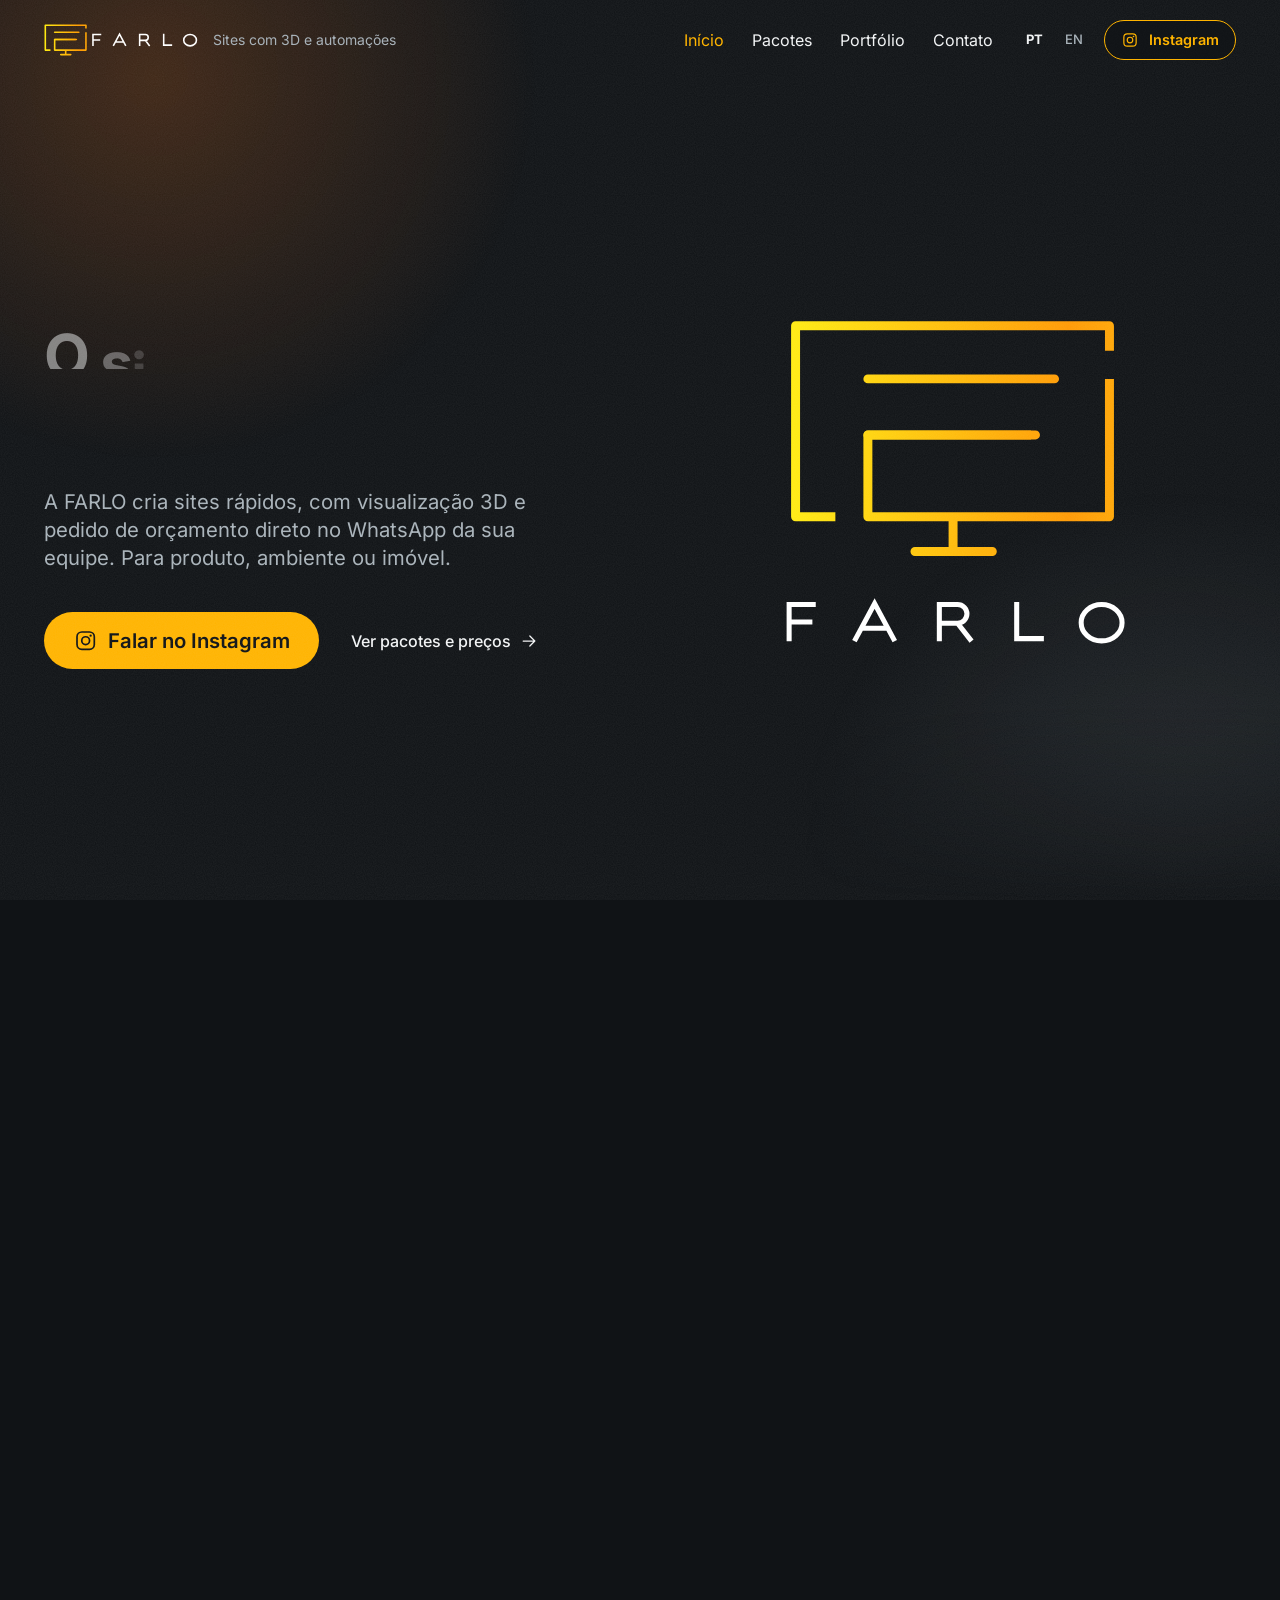
==== commit 5240054e: "feat: reformulação do site e nova residência 3D de demonstração - casa de demonstração modelada no B" ====
--- a/index.html
+++ b/index.html
@@ -5,8 +5,8 @@
 <meta http-equiv="Content-Security-Policy" content="default-src 'self'; script-src 'self'; style-src 'self'; img-src 'self' data: blob:; font-src 'self'; media-src 'self'; connect-src 'self' blob:; worker-src 'self' blob:; object-src 'none'; base-uri 'self'; form-action 'self'">
 <meta name="referrer" content="strict-origin-when-cross-origin">
 <meta name="viewport" content="width=device-width, initial-scale=1">
-<title>FARLO — Sites com 3D para empresas</title>
-<meta name="description" content="A FARLO cria sites com visualização 3D para qualquer empresa: mostre seu produto, ambiente ou empreendimento e receba pedidos de orçamento direto no WhatsApp.">
+<title>FARLO | Sites com 3D e automações para empresas</title>
+<meta name="description" content="A FARLO cria sites rápidos com visualização 3D e automações de atendimento. O cliente explora o seu produto, ambiente ou imóvel e pede orçamento direto no WhatsApp.">
 
 <meta name="theme-color" content="#101316">
 <meta name="color-scheme" content="dark">
@@ -16,8 +16,8 @@
 <link rel="alternate" hreflang="x-default" href="https://farlo.online/index.html">
 <meta property="og:type" content="website">
 <meta property="og:site_name" content="FARLO">
-<meta property="og:title" content="FARLO — Sites com 3D para empresas">
-<meta property="og:description" content="A FARLO cria sites com visualização 3D para qualquer empresa: mostre seu produto, ambiente ou empreendimento e receba pedidos de orçamento direto no WhatsApp.">
+<meta property="og:title" content="FARLO | Sites com 3D e automações para empresas">
+<meta property="og:description" content="A FARLO cria sites rápidos com visualização 3D e automações de atendimento. O cliente explora o seu produto, ambiente ou imóvel e pede orçamento direto no WhatsApp.">
 <meta property="og:url" content="https://farlo.online/index.html">
 <meta property="og:locale" content="pt_BR">
 <meta property="og:image" content="https://farlo.online/assets/img/og/og-farlo.jpg">
@@ -27,7 +27,6 @@
 <link rel="stylesheet" href="css/tokens.css">
 <link rel="stylesheet" href="css/main.css">
 <link rel="stylesheet" href="css/fx.css">
-<link rel="stylesheet" href="css/home3d.css">
 <link rel="stylesheet" href="css/home3d.css">
 <script defer src="js/layout.js"></script>
 <script defer src="js/content.js"></script>
@@ -48,27 +47,26 @@
 <script defer src="js/fx/hero.js"></script>
 <script defer src="js/fx/process.js"></script>
 <script defer src="js/home3d.js"></script>
-<script defer src="js/home3d.js"></script>
 <script defer src="js/main.js"></script>
-<script type="application/ld+json">{"@context":"https://schema.org","@type":"ProfessionalService","name":"FARLO","description":"A FARLO cria sites com visualização 3D para qualquer empresa: mostre seu produto, ambiente ou empreendimento e receba pedidos de orçamento direto no WhatsApp.","inLanguage":"pt-BR"}</script>
+<script type="application/ld+json">{"@context":"https://schema.org","@type":"ProfessionalService","name":"FARLO","url":"https://farlo.online/","email":"contato@farlo.online","image":"https://farlo.online/assets/img/og/og-farlo.jpg","sameAs":["https://www.instagram.com/farlo.online/"],"description":"A FARLO cria sites rápidos com visualização 3D e automações de atendimento. O cliente explora o seu produto, ambiente ou imóvel e pede orçamento direto no WhatsApp.","inLanguage":"pt-BR"}</script>
 </head>
 <body data-page="home" data-lang="pt" data-root="">
 <a class="skip-link" href="#main" data-i18n="skip">Pular para o conteúdo</a>
 <div class="loader" role="progressbar" aria-label="FARLO" aria-valuemin="0" aria-valuemax="100" aria-valuenow="0"><span class="loader__mark">FARLO</span><span class="loader__count" data-loader-count>000</span></div>
 <header class="site-header fade-in-on-ready" id="site-header">
   <div class="site-header__inner">
-    <a class="brand" href="index.html" aria-label="FARLO, ir para o início" data-i18n-attr="aria-label:brand.home"><img class="brand__logo" src="assets/img/logo/farlo-logo.svg" width="154" height="32" alt=""><span class="brand__tag" data-i18n="brand.tag">Sites com 3D para empresas</span></a>
-    <nav class="site-nav" aria-label="Principal" data-i18n-attr="aria-label:nav.aria"><ul class="site-nav__list"><li><a class="roll" href="index.html" data-i18n="nav.home" aria-current="page"><span class="roll__a">Início</span><span class="roll__b" aria-hidden="true">Início</span></a></li><li><a class="roll" href="pacotes.html" data-i18n="nav.packages"><span class="roll__a">Pacotes</span><span class="roll__b" aria-hidden="true">Pacotes</span></a></li><li><a class="roll" href="contato.html" data-i18n="nav.contact"><span class="roll__a">Contato</span><span class="roll__b" aria-hidden="true">Contato</span></a></li></ul></nav>
+    <a class="brand" href="index.html" aria-label="FARLO, ir para o início" data-i18n-attr="aria-label:brand.home"><img class="brand__logo" src="assets/img/logo/farlo-logo.svg" width="154" height="32" alt=""><span class="brand__tag" data-i18n="brand.tag">Sites com 3D e automações</span></a>
+    <nav class="site-nav" aria-label="Principal" data-i18n-attr="aria-label:nav.aria"><ul class="site-nav__list"><li><a class="roll" href="index.html" data-i18n="nav.home" aria-current="page"><span class="roll__a">Início</span><span class="roll__b" aria-hidden="true">Início</span></a></li><li><a class="roll" href="pacotes.html" data-i18n="nav.packages"><span class="roll__a">Pacotes</span><span class="roll__b" aria-hidden="true">Pacotes</span></a></li><li><a class="roll" href="portfolio.html" data-i18n="nav.work"><span class="roll__a">Portfólio</span><span class="roll__b" aria-hidden="true">Portfólio</span></a></li><li><a class="roll" href="contato.html" data-i18n="nav.contact"><span class="roll__a">Contato</span><span class="roll__b" aria-hidden="true">Contato</span></a></li></ul></nav>
     <div class="site-header__tools">
       <div class="lang" role="group" aria-label="Idioma" data-i18n-attr="aria-label:lang.aria"><a class="lang__link" lang="pt-BR" hreflang="pt-BR" href="index.html" data-lang-switch="pt" aria-label="Português" aria-current="true">PT</a><a class="lang__link" lang="en" hreflang="en" href="en/index.html" data-lang-switch="en" aria-label="English">EN</a></div>
-      <a class="btn btn--wa btn--sm btn--header" href="https://wa.me/PH_NUMERO_WHATSAPP?text=Ol%C3%A1!%20Vim%20pelo%20site%20da%20FARLO%20e%20quero%20um%20site%20para%20o%20meu%20neg%C3%B3cio." data-wa target="_blank" rel="noopener noreferrer" aria-label="Falar com a FARLO no WhatsApp (abre em nova aba)" data-i18n-attr="aria-label:wa.aria"><svg class="icon" viewBox="0 0 24 24" aria-hidden="true" focusable="false"><path d="M12 3.2a8.8 8.8 0 0 0-7.6 13.2L3.2 20.8l4.5-1.2A8.8 8.8 0 1 0 12 3.2Z" fill="none" stroke="currentColor" stroke-width="1.6" stroke-linejoin="round"/><path d="M9.1 8c.2 2.9 3.6 6.3 6.6 6.6l1.3-1.5-2.4-1.2-1 .9c-1.1-.5-1.9-1.3-2.4-2.4l.9-1L10.9 7 9.1 8Z" fill="currentColor"/></svg><span class="btn__text" data-i18n="wa.label">WhatsApp</span></a>
+      <a class="btn btn--wa btn--sm btn--header" href="https://ig.me/m/farlo.online" data-wa target="_blank" rel="noopener noreferrer" aria-label="Falar com a FARLO no Instagram (abre em nova aba)" data-i18n-attr="aria-label:wa.aria"><svg class="icon" viewBox="0 0 24 24" aria-hidden="true" focusable="false"><rect x="3.8" y="3.8" width="16.4" height="16.4" rx="4.6" fill="none" stroke="currentColor" stroke-width="1.6"/><circle cx="12" cy="12" r="3.7" fill="none" stroke="currentColor" stroke-width="1.6"/><circle cx="16.7" cy="7.3" r="1.1" fill="currentColor"/></svg><span class="btn__text" data-i18n="wa.label">Instagram</span></a>
       <button class="menu-btn" type="button" aria-expanded="false" aria-controls="menu" data-menu-toggle><span class="menu-btn__open" data-i18n="nav.menu">Menu</span><span class="menu-btn__close" data-i18n="nav.close">Fechar</span></button>
     </div>
   </div>
 </header>
 <div class="menu" id="menu" role="dialog" aria-modal="true" aria-label="Menu de navegação" data-i18n-attr="aria-label:nav.panel" hidden>
-  <nav class="menu__nav" aria-label="Principal" data-i18n-attr="aria-label:nav.aria"><ul class="menu__list"><li><a href="index.html" data-i18n="nav.home" aria-current="page">Início</a></li><li><a href="pacotes.html" data-i18n="nav.packages">Pacotes</a></li><li><a href="contato.html" data-i18n="nav.contact">Contato</a></li></ul></nav>
-  <div class="menu__foot"><div class="lang" role="group" aria-label="Idioma" data-i18n-attr="aria-label:lang.aria"><a class="lang__link" lang="pt-BR" hreflang="pt-BR" href="index.html" data-lang-switch="pt" aria-label="Português" aria-current="true">PT</a><a class="lang__link" lang="en" hreflang="en" href="en/index.html" data-lang-switch="en" aria-label="English">EN</a></div><a class="btn btn--wa " href="https://wa.me/PH_NUMERO_WHATSAPP?text=Ol%C3%A1!%20Vim%20pelo%20site%20da%20FARLO%20e%20quero%20um%20site%20para%20o%20meu%20neg%C3%B3cio." data-wa target="_blank" rel="noopener noreferrer" aria-label="Falar com a FARLO no WhatsApp (abre em nova aba)" data-i18n-attr="aria-label:wa.aria"><svg class="icon" viewBox="0 0 24 24" aria-hidden="true" focusable="false"><path d="M12 3.2a8.8 8.8 0 0 0-7.6 13.2L3.2 20.8l4.5-1.2A8.8 8.8 0 1 0 12 3.2Z" fill="none" stroke="currentColor" stroke-width="1.6" stroke-linejoin="round"/><path d="M9.1 8c.2 2.9 3.6 6.3 6.6 6.6l1.3-1.5-2.4-1.2-1 .9c-1.1-.5-1.9-1.3-2.4-2.4l.9-1L10.9 7 9.1 8Z" fill="currentColor"/></svg><span class="btn__text" data-i18n="wa.label">WhatsApp</span></a></div>
+  <nav class="menu__nav" aria-label="Principal" data-i18n-attr="aria-label:nav.aria"><ul class="menu__list"><li><a href="index.html" data-i18n="nav.home" aria-current="page">Início</a></li><li><a href="pacotes.html" data-i18n="nav.packages">Pacotes</a></li><li><a href="portfolio.html" data-i18n="nav.work">Portfólio</a></li><li><a href="contato.html" data-i18n="nav.contact">Contato</a></li></ul></nav>
+  <div class="menu__foot"><div class="lang" role="group" aria-label="Idioma" data-i18n-attr="aria-label:lang.aria"><a class="lang__link" lang="pt-BR" hreflang="pt-BR" href="index.html" data-lang-switch="pt" aria-label="Português" aria-current="true">PT</a><a class="lang__link" lang="en" hreflang="en" href="en/index.html" data-lang-switch="en" aria-label="English">EN</a></div><a class="btn btn--wa " href="https://ig.me/m/farlo.online" data-wa target="_blank" rel="noopener noreferrer" aria-label="Falar com a FARLO no Instagram (abre em nova aba)" data-i18n-attr="aria-label:wa.aria"><svg class="icon" viewBox="0 0 24 24" aria-hidden="true" focusable="false"><rect x="3.8" y="3.8" width="16.4" height="16.4" rx="4.6" fill="none" stroke="currentColor" stroke-width="1.6"/><circle cx="12" cy="12" r="3.7" fill="none" stroke="currentColor" stroke-width="1.6"/><circle cx="16.7" cy="7.3" r="1.1" fill="currentColor"/></svg><span class="btn__text" data-i18n="wa.label">Instagram</span></a></div>
 </div>
 <div id="smooth-wrapper" data-fx="smooth">
 <div id="smooth-content">
@@ -77,18 +75,19 @@
   <div class="hero__glow" aria-hidden="true"></div>
   <div class="container hero__top hero__grid">
     <div class="hero__copy">
-      <h1 class="display hero__title" id="hero-title" data-fx="split" data-fx-type="lines,chars" data-fx-stagger=".03" data-i18n="hero.title">Seu negócio em 3D no site. Mais clientes no WhatsApp.</h1>
-      <p class="t-lg hero__sub" data-i18n="hero.sub">Sites rápidos com 3D para qualquer empresa. O cliente explora o que você vende e chama direto a sua equipe.</p>
-      <div class="hero__actions"><a class="btn btn--wa btn--lg" href="https://wa.me/PH_NUMERO_WHATSAPP?text=Ol%C3%A1!%20Vim%20pelo%20site%20da%20FARLO%20e%20quero%20um%20site%20para%20o%20meu%20neg%C3%B3cio." data-wa target="_blank" rel="noopener noreferrer" aria-label="Falar com a FARLO no WhatsApp (abre em nova aba)" data-i18n-attr="aria-label:wa.aria" data-fx="magnetic"><svg class="icon" viewBox="0 0 24 24" aria-hidden="true" focusable="false"><path d="M12 3.2a8.8 8.8 0 0 0-7.6 13.2L3.2 20.8l4.5-1.2A8.8 8.8 0 1 0 12 3.2Z" fill="none" stroke="currentColor" stroke-width="1.6" stroke-linejoin="round"/><path d="M9.1 8c.2 2.9 3.6 6.3 6.6 6.6l1.3-1.5-2.4-1.2-1 .9c-1.1-.5-1.9-1.3-2.4-2.4l.9-1L10.9 7 9.1 8Z" fill="currentColor"/></svg><span class="btn__text" data-i18n="hero.cta">Falar no WhatsApp</span></a><a class="link-arrow" href="pacotes.html"><span data-i18n="hero.link">Ver pacotes</span><svg class="icon" viewBox="0 0 24 24" aria-hidden="true" focusable="false"><path d="M5 12h14M13 6l6 6-6 6" fill="none" stroke="currentColor" stroke-width="1.5" stroke-linecap="round" stroke-linejoin="round"/></svg></a></div>
+      <h1 class="display hero__title" id="hero-title" data-fx="split" data-fx-type="lines,chars" data-fx-stagger=".03" data-i18n="hero.title">O site onde o cliente explora o que você vende.</h1>
+      <p class="t-lg hero__sub" data-i18n="hero.sub">A FARLO cria sites rápidos, com visualização 3D e pedido de orçamento direto no WhatsApp da sua equipe. Para produto, ambiente ou imóvel.</p>
+      <div class="hero__actions"><a class="btn btn--wa btn--lg" href="https://ig.me/m/farlo.online" data-wa target="_blank" rel="noopener noreferrer" aria-label="Falar com a FARLO no Instagram (abre em nova aba)" data-i18n-attr="aria-label:wa.aria" data-fx="magnetic"><svg class="icon" viewBox="0 0 24 24" aria-hidden="true" focusable="false"><rect x="3.8" y="3.8" width="16.4" height="16.4" rx="4.6" fill="none" stroke="currentColor" stroke-width="1.6"/><circle cx="12" cy="12" r="3.7" fill="none" stroke="currentColor" stroke-width="1.6"/><circle cx="16.7" cy="7.3" r="1.1" fill="currentColor"/></svg><span class="btn__text" data-i18n="hero.cta">Falar no Instagram</span></a><a class="link-arrow" href="pacotes.html"><span data-i18n="hero.link">Ver pacotes e preços</span><svg class="icon" viewBox="0 0 24 24" aria-hidden="true" focusable="false"><path d="M5 12h14M13 6l6 6-6 6" fill="none" stroke="currentColor" stroke-width="1.5" stroke-linecap="round" stroke-linejoin="round"/></svg></a></div>
     </div>
     <div class="hero__stage" data-hero3d data-three="js/vendor/three.min.js">
       <div class="hero__fallback" aria-hidden="true"><img src="assets/img/logo/farlo-logo-stacked.svg" width="628" height="596" alt=""></div>
       <canvas class="hero__canvas" tabindex="0" role="img" aria-label="Modelo 3D interativo. Arraste para girar." data-i18n-attr="aria-label:hero.3d.aria"></canvas>
       <div class="hero__chips" role="group" aria-label="Escolha o exemplo" data-i18n-attr="aria-label:hero.3d.group">
-        <button type="button" class="chip3d" data-shape="house" aria-pressed="true" data-i18n="hero.3d.house">Imóvel</button>
-        <button type="button" class="chip3d" data-shape="product" aria-pressed="false" data-i18n="hero.3d.product">Produto</button>
-        <button type="button" class="chip3d" data-shape="space" aria-pressed="false" data-i18n="hero.3d.space">Ambiente</button>
+        <button type="button" class="chip3d" data-shape="product" data-cap="Sacola FAWÉ, modelo feito para o site da marca" data-i18n-attr="data-cap:hero.3d.cap.product" aria-pressed="true" data-i18n="hero.3d.product">Produto</button>
+        <button type="button" class="chip3d" data-shape="house" data-cap="Casa de demonstração, modelada pela FARLO" data-i18n-attr="data-cap:hero.3d.cap.house" aria-pressed="false" data-i18n="hero.3d.house">Imóvel</button>
+        <button type="button" class="chip3d" data-shape="space" data-cap="Sala de demonstração, modelada pela FARLO" data-i18n-attr="data-cap:hero.3d.cap.space" aria-pressed="false" data-i18n="hero.3d.space">Ambiente</button>
       </div>
+      <p class="hero__cap" data-hero-cap aria-live="polite" data-i18n="hero.3d.cap.product">Sacola FAWÉ, modelo feito para o site da marca</p>
       <p class="hero__hint" aria-hidden="true" data-i18n="hero.3d.hint">Arraste para girar</p>
     </div>
   </div>
@@ -99,11 +98,11 @@
 <section class="section niches" id="niches" aria-labelledby="niches-title">
   <div class="container">
     <p class="overline" data-i18n="niches.label">3D para qualquer negócio</p>
-    <h2 class="t-3xl" id="niches-title" data-fx="reveal" data-i18n="niches.title">O que você vende, o cliente explora.</h2>
+    <h2 class="t-3xl" id="niches-title" data-fx="reveal" data-i18n="niches.title">O cliente vê cada detalhe antes de falar com você.</h2>
     <ul class="niches__list" role="list" data-fx="reveal-batch" data-fx-stagger=".08">
-      <li class="panel niche"><svg class="niche__icon" viewBox="0 0 24 24" aria-hidden="true" focusable="false" fill="none" stroke="currentColor" stroke-width="1.5" stroke-linecap="round" stroke-linejoin="round"><path d="M3.5 11 12 4l8.5 7M5.5 9.7V20h13V9.7M10 20v-5h4v5" /></svg><h3 class="panel__title" data-i18n="niches.1.title">Imóveis e empreendimentos</h3><p class="muted" data-i18n="niches.1.text">O cliente gira, troca acabamentos e vê de dia e de noite.</p></li>
-      <li class="panel niche"><svg class="niche__icon" viewBox="0 0 24 24" aria-hidden="true" focusable="false" fill="none" stroke="currentColor" stroke-width="1.5" stroke-linecap="round" stroke-linejoin="round"><path d="M12 3 4 7.2v9.6L12 21l8-4.2V7.2zM4 7.2l8 4.3 8-4.3M12 11.5V21" /></svg><h3 class="panel__title" data-i18n="niches.2.title">Produtos</h3><p class="muted" data-i18n="niches.2.text">Todos os ângulos antes de comprar.</p></li>
-      <li class="panel niche"><svg class="niche__icon" viewBox="0 0 24 24" aria-hidden="true" focusable="false" fill="none" stroke="currentColor" stroke-width="1.5" stroke-linecap="round" stroke-linejoin="round"><path d="M4 9.5 5.5 4h13L20 9.5M4 9.5h16M4 9.5a2.7 2.7 0 0 0 5.3 0 2.7 2.7 0 0 0 5.4 0 2.7 2.7 0 0 0 5.3 0M5.5 12.5V20h13v-7.5M10 20v-4.5h4V20" /></svg><h3 class="panel__title" data-i18n="niches.3.title">Ambientes e lojas</h3><p class="muted" data-i18n="niches.3.text">Um tour que leva o cliente até você.</p></li>
+      <li class="panel niche"><svg class="niche__icon" viewBox="0 0 24 24" aria-hidden="true" focusable="false" fill="none" stroke="currentColor" stroke-width="1.5" stroke-linecap="round" stroke-linejoin="round"><path d="M3.5 11 12 4l8.5 7M5.5 9.7V20h13V9.7M10 20v-5h4v5" /></svg><h3 class="panel__title" data-i18n="niches.1.title">Imóveis e empreendimentos</h3><p class="muted" data-i18n="niches.1.text">O cliente entra nos pavimentos, troca os acabamentos e vê a casa de dia e de noite.</p></li>
+      <li class="panel niche"><svg class="niche__icon" viewBox="0 0 24 24" aria-hidden="true" focusable="false" fill="none" stroke="currentColor" stroke-width="1.5" stroke-linecap="round" stroke-linejoin="round"><path d="M12 3 4 7.2v9.6L12 21l8-4.2V7.2zM4 7.2l8 4.3 8-4.3M12 11.5V21" /></svg><h3 class="panel__title" data-i18n="niches.2.title">Produtos</h3><p class="muted" data-i18n="niches.2.text">Ele gira a peça, aproxima no detalhe e tira a dúvida sozinho.</p></li>
+      <li class="panel niche"><svg class="niche__icon" viewBox="0 0 24 24" aria-hidden="true" focusable="false" fill="none" stroke="currentColor" stroke-width="1.5" stroke-linecap="round" stroke-linejoin="round"><path d="M4 9.5 5.5 4h13L20 9.5M4 9.5h16M4 9.5a2.7 2.7 0 0 0 5.3 0 2.7 2.7 0 0 0 5.4 0 2.7 2.7 0 0 0 5.3 0M5.5 12.5V20h13v-7.5M10 20v-4.5h4V20" /></svg><h3 class="panel__title" data-i18n="niches.3.title">Ambientes e lojas</h3><p class="muted" data-i18n="niches.3.text">Um passeio pelo espaço antes da visita.</p></li>
     </ul>
   </div>
 </section>
@@ -112,27 +111,27 @@
   <div class="container">
     <div class="demo3d__head">
       <div><p class="overline" data-i18n="res.label">Demonstração interativa</p><h2 class="t-3xl" id="res-title" data-fx="reveal" data-i18n="res.title">Teste o 3D agora</h2></div>
-      <p class="t-lg demo3d__text" data-i18n="res.text">Casa de demonstração: gire, troque de pavimento, fachada e piso, veja de dia e de noite. No seu site, entra o seu produto ou ambiente.</p>
+      <p class="t-lg demo3d__text" data-i18n="res.text">Gire a casa, entre no térreo e no andar de cima, troque a fachada e o piso, veja de dia e de noite. No seu site, entra o que você vende.</p>
     </div>
     <div class="demo3d__frame" data-embed-3d>
-      <img class="demo3d__poster" src="assets/img/residencia-3d.jpg" width="1280" height="720" loading="lazy" decoding="async" alt="Residência de dois pavimentos com piscina em modelo 3D interativo" data-i18n-attr="alt:res.alt">
+      <img class="demo3d__poster" src="assets/img/residencia-3d.jpg" width="1280" height="720" loading="lazy" decoding="async" alt="Casa de dois pavimentos com piscina, em modelo 3D interativo" data-i18n-attr="alt:res.alt">
       <div class="demo3d__veil">
         <a class="btn btn--wa btn--lg" href="residencia-3d/index.html" data-embed-activate data-src="residencia-3d/index.html?embed=1" data-title="Residência 3D interativa de demonstração"><span class="btn__text" data-i18n="res.cta">Ativar o 3D interativo</span><svg class="icon" viewBox="0 0 24 24" aria-hidden="true" focusable="false"><path d="M5 12h14M13 6l6 6-6 6" fill="none" stroke="currentColor" stroke-width="1.5" stroke-linecap="round" stroke-linejoin="round"/></svg></a>
         <p class="demo3d__hint" data-i18n="res.hint">O modelo só carrega quando você pedir.</p>
       </div>
     </div>
-    <p class="demo3d__foot"><a class="link-arrow" href="residencia-3d/index.html"><span data-i18n="res.full">Abrir em tela cheia</span><svg class="icon" viewBox="0 0 24 24" aria-hidden="true" focusable="false"><path d="M5 12h14M13 6l6 6-6 6" fill="none" stroke="currentColor" stroke-width="1.5" stroke-linecap="round" stroke-linejoin="round"/></svg></a><span class="muted" data-i18n="res.note">Adicional sob consulta. Funciona no celular e no computador.</span></p>
+    <p class="demo3d__foot"><a class="link-arrow" href="residencia-3d/index.html"><span data-i18n="res.full">Abrir em tela cheia</span><svg class="icon" viewBox="0 0 24 24" aria-hidden="true" focusable="false"><path d="M5 12h14M13 6l6 6-6 6" fill="none" stroke="currentColor" stroke-width="1.5" stroke-linecap="round" stroke-linejoin="round"/></svg></a><span class="muted" data-i18n="res.note">Funciona no celular e no computador. A visualização 3D é um adicional, com valor conforme o modelo.</span></p>
   </div>
 </section>
 
 <section class="section problem" id="problem" aria-labelledby="problem-title">
   <div class="container">
-    <p class="overline" data-i18n="problem.label">O problema</p>
-    <h2 class="t-3xl problem__title" id="problem-title" data-fx="reveal" data-i18n="problem.title">Quem pesquisa decide em segundos.</h2>
+    <p class="overline" data-i18n="problem.label">Por que ter um site</p>
+    <h2 class="t-3xl problem__title" id="problem-title" data-fx="reveal" data-i18n="problem.title">Quem pesquisa decide rápido.</h2>
     <ul class="problem__list" role="list" data-fx="reveal-batch" data-fx-stagger=".08">
-      <li class="panel"><h3 class="panel__title" data-i18n="problem.1.title">Seu trabalho fica escondido</h3><p class="muted" data-i18n="problem.1.text">Sem site, tudo fica em fotos soltas no Instagram. Um site mostra tudo de uma vez.</p></li>
-      <li class="panel"><h3 class="panel__title" data-i18n="problem.2.title">O contato chega incompleto</h3><p class="muted" data-i18n="problem.2.text">No site, o cliente já diz o que precisa e a sua equipe responde mais rápido.</p></li>
-      <li class="panel"><h3 class="panel__title" data-i18n="problem.3.title">Falta algo que prenda o olhar</h3><p class="muted" data-i18n="problem.3.text">Foto parada todo mundo tem. Um 3D que o cliente gira faz o seu negócio ser lembrado.</p></li>
+      <li class="panel"><h3 class="panel__title" data-i18n="problem.1.title">Seu trabalho fica espalhado</h3><p class="muted" data-i18n="problem.1.text">Fotos soltas no Instagram somem no feed. No site, o cliente encontra tudo no mesmo lugar.</p></li>
+      <li class="panel"><h3 class="panel__title" data-i18n="problem.2.title">O contato chega pela metade</h3><p class="muted" data-i18n="problem.2.text">Com o formulário, o pedido já vem com o que o cliente precisa e a sua equipe responde mais rápido.</p></li>
+      <li class="panel"><h3 class="panel__title" data-i18n="problem.3.title">Foto parada todo mundo tem</h3><p class="muted" data-i18n="problem.3.text">Um modelo 3D que o cliente gira faz a sua empresa ser lembrada.</p></li>
     </ul>
   </div>
 </section>
@@ -140,19 +139,19 @@
 <section class="section manifesto" id="manifesto" aria-labelledby="manifesto-label">
   <div class="container manifesto__grid">
     <h2 class="overline" id="manifesto-label" data-i18n="manifesto.label">Quem somos</h2>
-    <p class="t-2xl manifesto__text" data-fx="split" data-fx-type="words" data-fx-mode="scrub" data-i18n="manifesto.text">A FARLO cria sites com 3D e automações. Você fala com quem entende de marketing e tráfego pago e recebe um site que destaca o seu negócio e leva o cliente direto ao seu WhatsApp.</p>
+    <p class="t-2xl manifesto__text" data-fx="split" data-fx-type="words" data-fx-mode="scrub" data-i18n="manifesto.text">A FARLO faz sites, modelos 3D e automações de atendimento para empresas de qualquer segmento. Você fala direto com quem constrói o site. E como a gente entende de tráfego pago, ele já sai pronto para receber anúncio.</p>
   </div>
 </section>
 
 <section class="section services" id="services" aria-labelledby="services-title">
   <div class="container">
     <p class="overline" data-i18n="services.label">O que a gente entrega</p>
-    <h2 class="t-3xl" id="services-title" data-fx="reveal" data-i18n="services.title">Um site que trabalha por você</h2>
+    <h2 class="t-3xl" id="services-title" data-fx="reveal" data-i18n="services.title">O que vem em todo site</h2>
     <ul class="services__list" role="list" data-fx="reveal-batch" data-fx-stagger=".08">
-      <li class="service"><h3 class="service__title" data-i18n="services.1.title">Seu trabalho em destaque</h3><p class="muted" data-i18n="services.1.text">Projetos, produtos ou serviços organizados para o cliente entender rápido.</p></li>
-      <li class="service"><h3 class="service__title" data-i18n="services.2.title">Orçamento no WhatsApp</h3><p class="muted" data-i18n="services.2.text">Botão de WhatsApp em toda tela, com mensagem pronta para enviar.</p></li>
-      <li class="service"><h3 class="service__title" data-i18n="services.3.title">Feito para o celular</h3><p class="muted" data-i18n="services.3.text">Abre leve e se lê bem no celular, até com sinal fraco.</p></li>
-      <li class="service"><h3 class="service__title" data-i18n="services.4.title">Endereço da sua empresa</h3><p class="muted" data-i18n="services.4.text">O domínio fica no nome da sua empresa. O site é seu.</p></li>
+      <li class="service"><h3 class="service__title" data-i18n="services.1.title">Seu trabalho em destaque</h3><p class="muted" data-i18n="services.1.text">Serviços, produtos e projetos organizados para o cliente entender em poucos segundos.</p></li>
+      <li class="service"><h3 class="service__title" data-i18n="services.2.title">Orçamento no WhatsApp</h3><p class="muted" data-i18n="services.2.text">Botão em todas as telas, com a mensagem já escrita.</p></li>
+      <li class="service"><h3 class="service__title" data-i18n="services.3.title">Feito para o celular</h3><p class="muted" data-i18n="services.3.text">Abre leve e se lê bem na tela pequena, mesmo com sinal fraco.</p></li>
+      <li class="service"><h3 class="service__title" data-i18n="services.4.title">Domínio no seu nome</h3><p class="muted" data-i18n="services.4.text">O endereço é registrado em nome da sua empresa. O site é seu.</p></li>
     </ul>
   </div>
 </section>
@@ -160,11 +159,11 @@
 <section class="section homeauto" id="automacoes-home" aria-labelledby="homeauto-title">
   <div class="container">
     <p class="overline" data-i18n="homeauto.label">Automações</p>
-    <h2 class="t-3xl" id="homeauto-title" data-fx="reveal" data-i18n="homeauto.title">Seu atendimento no piloto automático</h2>
-    <p class="t-lg homeauto__text" data-i18n="homeauto.text">CRM e pequenas automações que captam, respondem e acompanham os contatos por você.</p>
+    <h2 class="t-3xl" id="homeauto-title" data-fx="reveal" data-i18n="homeauto.title">O atendimento que não esquece ninguém</h2>
+    <p class="t-lg homeauto__text" data-i18n="homeauto.text">Depois que o contato chega, um CRM e pequenas automações registram, respondem e lembram a equipe de retornar.</p>
     <ul class="niches__list homeauto__list" role="list" data-fx="reveal-batch" data-fx-stagger=".08">
-      <li class="panel niche"><h3 class="panel__title" data-i18n="crm.title">CRM automatizado</h3><p class="muted" data-i18n="homeauto.1.text">Todo contato vira cliente no funil, com aviso à equipe e acompanhamento automático.</p></li>
-      <li class="panel niche"><h3 class="panel__title" data-i18n="small.title">Automações menores</h3><p class="muted" data-i18n="homeauto.2.text">WhatsApp, planilha, lembretes e relatórios, uma peça de cada vez.</p></li>
+      <li class="panel niche"><h3 class="panel__title" data-i18n="crm.title">CRM automatizado</h3><p class="muted" data-i18n="homeauto.1.text">Cada contato do site, do WhatsApp ou de anúncio entra no funil, com aviso à equipe e lembrete de retorno.</p></li>
+      <li class="panel niche"><h3 class="panel__title" data-i18n="small.title">Automações menores</h3><p class="muted" data-i18n="homeauto.2.text">Resposta automática, planilha, lembretes e relatório semanal. Você começa por uma peça.</p></li>
     </ul>
     <p class="packs__more"><a class="link-arrow" href="pacotes.html#automacoes"><span data-i18n="homeauto.link">Ver automações</span><svg class="icon" viewBox="0 0 24 24" aria-hidden="true" focusable="false"><path d="M5 12h14M13 6l6 6-6 6" fill="none" stroke="currentColor" stroke-width="1.5" stroke-linecap="round" stroke-linejoin="round"/></svg></a></p>
   </div>
@@ -175,11 +174,11 @@
     <p class="overline" data-i18n="packs.label">Pacotes</p>
     <h2 class="t-3xl" id="packs-title" data-fx="reveal" data-i18n="packs.title">Três jeitos de começar</h2>
     <ul class="pack-grid" role="list" data-fx="reveal-batch" data-fx-stagger=".08">
-      <li class="panel pack-sum"><h3 class="panel__title" data-i18n="pack.e.name">Essencial</h3><p class="muted" data-i18n="pack.e.sum">Uma página completa com o seu trabalho e o seu WhatsApp.</p></li>
-      <li class="panel pack-sum"><h3 class="panel__title" data-i18n="pack.s.name">Completo</h3><p class="muted" data-i18n="pack.s.sum">O Essencial, mais 3 adicionais à sua escolha.</p></li>
-      <li class="panel pack-sum"><h3 class="panel__title" data-i18n="pack.a.name">Institucional</h3><p class="muted" data-i18n="pack.a.sum">Totalmente personalizado, com vídeo e mais funcionalidades.</p></li>
-    </ul>
-    <p class="packs__more"><a class="link-arrow" href="pacotes.html"><span data-i18n="packs.more">Ver pacotes e preços</span><svg class="icon" viewBox="0 0 24 24" aria-hidden="true" focusable="false"><path d="M5 12h14M13 6l6 6-6 6" fill="none" stroke="currentColor" stroke-width="1.5" stroke-linecap="round" stroke-linejoin="round"/></svg></a></p>
+      <li class="panel pack-sum"><h3 class="panel__title" data-i18n="pack.e.name">Essencial</h3><p class="muted" data-i18n="pack.e.sum">Uma página completa com o seu trabalho e o seu WhatsApp. R$ 497.</p></li>
+      <li class="panel pack-sum"><h3 class="panel__title" data-i18n="pack.s.name">Completo</h3><p class="muted" data-i18n="pack.s.sum">Tudo do Essencial e mais 3 adicionais à sua escolha. De R$ 900 a R$ 1.000.</p></li>
+      <li class="panel pack-sum"><h3 class="panel__title" data-i18n="pack.a.name">Institucional</h3><p class="muted" data-i18n="pack.a.sum">Site sob medida, com vídeo e funcionalidades próprias. A partir de R$ 2.500.</p></li>
+    </ul>
+    <p class="packs__more"><a class="link-arrow" href="pacotes.html"><span data-i18n="packs.more">Ver o que cada pacote inclui</span><svg class="icon" viewBox="0 0 24 24" aria-hidden="true" focusable="false"><path d="M5 12h14M13 6l6 6-6 6" fill="none" stroke="currentColor" stroke-width="1.5" stroke-linecap="round" stroke-linejoin="round"/></svg></a></p>
   </div>
 </section>
 
@@ -192,9 +191,9 @@
       <ol class="process__steps" role="list">
         <li class="step is-active"><span class="step__n">01</span><h3 class="step__title" data-i18n="process.s1">Conversa</h3><p class="muted" data-i18n="process.d1">Você conta o que a empresa faz e o que o cliente deve fazer no site.</p></li>
         <li class="step"><span class="step__n">02</span><h3 class="step__title" data-i18n="process.s2">Material</h3><p class="muted" data-i18n="process.d2">Você envia fotos, textos e contatos. Se tiver 3D, combinamos o que modelar. O prazo conta daqui.</p></li>
-        <li class="step"><span class="step__n">03</span><h3 class="step__title" data-i18n="process.s3">Construção</h3><p class="muted" data-i18n="process.d3">A gente monta o site e te mostra.</p></li>
-        <li class="step"><span class="step__n">04</span><h3 class="step__title" data-i18n="process.s4">Ajustes</h3><p class="muted" data-i18n="process.d4">Você pede mudanças, dentro das rodadas do pacote.</p></li>
-        <li class="step"><span class="step__n">05</span><h3 class="step__title" data-i18n="process.s5">Publicação</h3><p class="muted" data-i18n="process.d5">O site entra no ar no seu domínio e você paga o restante.</p></li>
+        <li class="step"><span class="step__n">03</span><h3 class="step__title" data-i18n="process.s3">Construção</h3><p class="muted" data-i18n="process.d3">A gente monta o site e mostra para você aprovar.</p></li>
+        <li class="step"><span class="step__n">04</span><h3 class="step__title" data-i18n="process.s4">Ajustes</h3><p class="muted" data-i18n="process.d4">Você pede as mudanças, dentro das rodadas do seu pacote.</p></li>
+        <li class="step"><span class="step__n">05</span><h3 class="step__title" data-i18n="process.s5">Publicação</h3><p class="muted" data-i18n="process.d5">O site entra no ar no seu domínio e você paga a segunda metade.</p></li>
       </ol>
     </div>
   </div>
@@ -204,14 +203,14 @@
   <div class="container faq__grid">
     <div><p class="overline" data-i18n="faq.label">Perguntas frequentes</p><h2 class="t-3xl" id="faq-title" data-fx="reveal" data-i18n="faq.title">O que toda empresa pergunta</h2></div>
     <div class="faq__list">
-      <details class="faq__item"><summary class="faq__q"><span data-i18n="faq.1.q">O que preciso enviar?</span></summary><p class="faq__a muted" data-i18n="faq.1.a">Fotos do trabalho ou produto, texto curto sobre a empresa, @ do Instagram, WhatsApp e logo.</p></details>
-      <details class="faq__item"><summary class="faq__q"><span data-i18n="faq.2.q">Quanto tempo leva?</span></summary><p class="faq__a muted" data-i18n="faq.2.a">Combinado na conversa. O prazo conta a partir do envio completo do material.</p></details>
+      <details class="faq__item"><summary class="faq__q"><span data-i18n="faq.1.q">O que preciso enviar?</span></summary><p class="faq__a muted" data-i18n="faq.1.a">Fotos do trabalho ou do produto, um texto curto sobre a empresa, o @ do Instagram, o WhatsApp e a logo.</p></details>
+      <details class="faq__item"><summary class="faq__q"><span data-i18n="faq.2.q">Quanto tempo leva?</span></summary><p class="faq__a muted" data-i18n="faq.2.a">O prazo é combinado na conversa e conta a partir do envio completo do material.</p></details>
       <details class="faq__item"><summary class="faq__q"><span data-i18n="faq.3.q">Como é o pagamento?</span></summary><p class="faq__a muted" data-i18n="faq.3.a">50% no início e 50% na publicação do site.</p></details>
-      <details class="faq__item"><summary class="faq__q"><span data-i18n="faq.4.q">O domínio fica no meu nome?</span></summary><p class="faq__a muted" data-i18n="faq.4.a">Sim. O endereço é registrado no seu nome.</p></details>
-      <details class="faq__item"><summary class="faq__q"><span data-i18n="faq.5.q">E se eu quiser mudar alguma coisa?</span></summary><p class="faq__a muted" data-i18n="faq.5.a">Cada pacote tem rodadas de ajuste: 1 no Essencial e 2 no Completo. O Institucional é combinado.</p></details>
-      <details class="faq__item"><summary class="faq__q"><span data-i18n="faq.6.q">Vocês fazem anúncios?</span></summary><p class="faq__a muted" data-i18n="faq.6.a">Não. A FARLO faz o site, já preparado para medição. A configuração fica com quem cuida do seu tráfego.</p></details>
-      <details class="faq__item"><summary class="faq__q"><span data-i18n="faq.7.q">O 3D deixa o site pesado?</span></summary><p class="faq__a muted" data-i18n="faq.7.a">Não. O modelo só carrega quando o cliente pede e é otimizado para abrir rápido.</p></details>
-      <details class="faq__item"><summary class="faq__q"><span data-i18n="faq.8.q">Preciso ter o modelo 3D pronto?</span></summary><p class="faq__a muted" data-i18n="faq.8.a">Não. Combinamos na conversa o que modelar. Custo e prazo variam.</p></details>
+      <details class="faq__item"><summary class="faq__q"><span data-i18n="faq.4.q">O domínio fica no meu nome?</span></summary><p class="faq__a muted" data-i18n="faq.4.a">Sim. O endereço é registrado no nome da sua empresa.</p></details>
+      <details class="faq__item"><summary class="faq__q"><span data-i18n="faq.5.q">E se eu quiser mudar alguma coisa?</span></summary><p class="faq__a muted" data-i18n="faq.5.a">Cada pacote tem rodadas de ajuste: 1 no Essencial e 2 no Completo. No Institucional, combinamos na conversa.</p></details>
+      <details class="faq__item"><summary class="faq__q"><span data-i18n="faq.6.q">Vocês fazem anúncios?</span></summary><p class="faq__a muted" data-i18n="faq.6.a">Não. A FARLO entrega o site preparado para medição. A configuração fica com quem cuida do seu tráfego.</p></details>
+      <details class="faq__item"><summary class="faq__q"><span data-i18n="faq.7.q">O 3D deixa o site pesado?</span></summary><p class="faq__a muted" data-i18n="faq.7.a">Não. O modelo só carrega quando o visitante pede e é otimizado para abrir rápido, inclusive no celular.</p></details>
+      <details class="faq__item"><summary class="faq__q"><span data-i18n="faq.8.q">Preciso ter o modelo 3D pronto?</span></summary><p class="faq__a muted" data-i18n="faq.8.a">Não. A FARLO modela para você. Combinamos na conversa o que modelar, e o custo e o prazo dependem do modelo.</p></details>
     </div>
   </div>
 </section>
@@ -219,19 +218,19 @@
 <section class="section cta" id="cta" aria-labelledby="cta-title">
   <div class="container cta__inner">
     <h2 class="display cta__title" id="cta-title" data-fx="reveal" data-i18n="cta.title">Vamos colocar a sua empresa no ar?</h2>
-    <p class="t-lg cta__text" data-i18n="cta.text">Chame no WhatsApp, conte o que a empresa faz e vamos montar o seu site.</p>
-    <div class="cta__actions"><a class="btn btn--wa btn--lg" href="https://wa.me/PH_NUMERO_WHATSAPP?text=Ol%C3%A1!%20Vim%20pelo%20site%20da%20FARLO%20e%20quero%20um%20site%20para%20o%20meu%20neg%C3%B3cio." data-wa target="_blank" rel="noopener noreferrer" aria-label="Falar com a FARLO no WhatsApp (abre em nova aba)" data-i18n-attr="aria-label:wa.aria" data-fx="magnetic"><svg class="icon" viewBox="0 0 24 24" aria-hidden="true" focusable="false"><path d="M12 3.2a8.8 8.8 0 0 0-7.6 13.2L3.2 20.8l4.5-1.2A8.8 8.8 0 1 0 12 3.2Z" fill="none" stroke="currentColor" stroke-width="1.6" stroke-linejoin="round"/><path d="M9.1 8c.2 2.9 3.6 6.3 6.6 6.6l1.3-1.5-2.4-1.2-1 .9c-1.1-.5-1.9-1.3-2.4-2.4l.9-1L10.9 7 9.1 8Z" fill="currentColor"/></svg><span class="btn__text" data-i18n="wa.label">WhatsApp</span></a></div>
+    <p class="t-lg cta__text" data-i18n="cta.text">Chame no Instagram, conte o que a sua empresa faz e a gente indica o pacote.</p>
+    <div class="cta__actions"><a class="btn btn--wa btn--lg" href="https://ig.me/m/farlo.online" data-wa target="_blank" rel="noopener noreferrer" aria-label="Falar com a FARLO no Instagram (abre em nova aba)" data-i18n-attr="aria-label:wa.aria" data-fx="magnetic"><svg class="icon" viewBox="0 0 24 24" aria-hidden="true" focusable="false"><rect x="3.8" y="3.8" width="16.4" height="16.4" rx="4.6" fill="none" stroke="currentColor" stroke-width="1.6"/><circle cx="12" cy="12" r="3.7" fill="none" stroke="currentColor" stroke-width="1.6"/><circle cx="16.7" cy="7.3" r="1.1" fill="currentColor"/></svg><span class="btn__text" data-i18n="wa.label">Instagram</span></a></div>
   </div>
 </section>
 </main>
 <footer class="site-footer">
   <div class="container site-footer__grid">
     <div><p class="site-footer__mark">FARLO</p><p class="site-footer__made"><span data-i18n="footer.made">Construído com método pela FARLO</span> · 2026</p></div>
-    <nav aria-label="Rodapé" data-i18n-attr="aria-label:footer.nav"><ul class="site-footer__list"><li><a href="index.html" data-i18n="nav.home">Início</a></li><li><a href="pacotes.html" data-i18n="nav.packages">Pacotes</a></li><li><a href="contato.html" data-i18n="nav.contact">Contato</a></li></ul></nav>
+    <nav aria-label="Rodapé" data-i18n-attr="aria-label:footer.nav"><ul class="site-footer__list"><li><a href="index.html" data-i18n="nav.home">Início</a></li><li><a href="pacotes.html" data-i18n="nav.packages">Pacotes</a></li><li><a href="portfolio.html" data-i18n="nav.work">Portfólio</a></li><li><a href="contato.html" data-i18n="nav.contact">Contato</a></li></ul></nav>
     <div><p class="overline" data-i18n="footer.contacts">Contatos</p><ul class="site-footer__list">
-      <li><a href="https://wa.me/PH_NUMERO_WHATSAPP?text=Ol%C3%A1!%20Vim%20pelo%20site%20da%20FARLO%20e%20quero%20um%20site%20para%20o%20meu%20neg%C3%B3cio." data-wa target="_blank" rel="noopener noreferrer">WhatsApp</a></li>
+      <li hidden><a href="https://ig.me/m/farlo.online" data-wa target="_blank" rel="noopener noreferrer">WhatsApp</a></li>
       <li><a href="https://www.instagram.com/farlo.online/" target="_blank" rel="noopener noreferrer">Instagram</a></li>
-      <li><a href="mailto:farloconstrutora@gmail.com">E-mail</a></li>
+      <li><a href="mailto:contato@farlo.online">E-mail</a></li>
       </ul></div>
     <div class="lang lang--footer" role="group" aria-label="Idioma" data-i18n-attr="aria-label:lang.aria"><a class="lang__link" lang="pt-BR" hreflang="pt-BR" href="index.html" data-lang-switch="pt" aria-label="Português" aria-current="true">PT</a><a class="lang__link" lang="en" hreflang="en" href="en/index.html" data-lang-switch="en" aria-label="English">EN</a></div>
   </div>
--- a/css/main.css
+++ b/css/main.css
@@ -616,3 +616,19 @@
 .homeauto__list { margin-top: 2rem; }
 @media (min-width: 60rem) { .crm { grid-template-columns: 1fr 1fr; gap: 3rem; padding: 2.5rem; align-items: center; } }
 @media (min-width: 48rem) { .homeauto__list { grid-template-columns: repeat(2, 1fr); } }
+
+/* ---------- reformulação 19/11: portfólio e canais de contato ---------- */
+.works { padding-top: 2rem; }
+.works__list { display: grid; gap: 1.5rem; }
+@media (min-width: 48rem) { .works__list { grid-template-columns: repeat(2, minmax(0, 1fr)); } }
+.work-card { display: flex; flex-direction: column; padding: 0; overflow: hidden; }
+.work-card__media { aspect-ratio: 4 / 3; background: var(--c-950); overflow: hidden; }
+.work-card__media img { width: 100%; height: 100%; object-fit: cover; display: block; transition: transform var(--t-base) var(--ease-expo-out); }
+@media (hover: hover) { .work-card:hover .work-card__media img { transform: scale(1.03); } }
+.work-card__body { display: grid; gap: .75rem; padding: 1.5rem; align-content: start; flex: 1; }
+.work-card__title { font-size: var(--fs-xl); line-height: var(--lh-xl); font-weight: 600; letter-spacing: -.01em; margin: 0; }
+.work-card__foot { margin-top: .5rem; }
+.contact-channels__list { display: grid; gap: 1rem; margin-top: 1rem; }
+.contact-channels__list li { display: grid; gap: .15rem; }
+.contact-channels__list a { font-size: var(--fs-lg); font-weight: 500; text-decoration: underline; text-decoration-color: var(--border); text-underline-offset: .25em; overflow-wrap: anywhere; }
+.contact-channels__list a:hover { color: var(--lime); text-decoration-color: currentColor; }
--- a/css/home3d.css
+++ b/css/home3d.css
@@ -1,74 +1,76 @@
-/* FARLO — css/home3d.css: home com 3D (hero interativo, casos de uso, demo embutida). Só usa tokens de tokens.css. */
-
-/* ---------- hero ---------- */
-.hero--3d { justify-content: center; padding-bottom: 3rem; }
-.hero--3d .hero__grid { display: grid; gap: 1.5rem; align-items: center; }
-.hero--3d .hero__copy { position: relative; z-index: 1; }
-.hero--3d .hero__title { max-width: 16ch; font-size: clamp(2.1rem, 1rem + 3.4vw, 4.4rem); }
-.hero--3d .hero__sub { max-width: 34rem; }
-.hero__stage {
-  position: relative; width: 100%; aspect-ratio: 1 / 1; max-height: 34rem; margin-inline: auto;
-  border-radius: .75rem;
-}
-.hero__fallback { position: absolute; inset: 0; display: grid; place-items: center; transition: opacity .6s var(--ease); }
-.hero__fallback img { width: min(78%, 22rem); height: auto; display: block; }
-.hero__canvas {
-  position: absolute; inset: 0; width: 100%; height: 100%; display: block; touch-action: pan-y; cursor: grab;
-  opacity: 0; transition: opacity .8s var(--ease); outline-offset: 4px;
-}
-.hero__canvas:active { cursor: grabbing; }
-.hero__canvas:focus-visible { outline: 2px solid var(--focus); border-radius: .5rem; }
-.hero__stage.is-live .hero__canvas { opacity: 1; }
-.hero__stage.is-live .hero__fallback { opacity: 0; pointer-events: none; }
-.hero__chips { position: absolute; left: 50%; bottom: .25rem; transform: translateX(-50%); display: flex; gap: .5rem; z-index: 2; }
-.hero__stage:not(.is-live) .hero__chips, .hero__stage:not(.is-live) .hero__hint { visibility: hidden; }
-.chip3d {
-  font: inherit; font-size: .85rem; font-weight: 600; color: var(--muted); background: color-mix(in srgb, var(--c-800) 80%, transparent);
-  border: 1px solid var(--border); border-radius: var(--radius-pill); padding: .45rem 1rem; min-height: 2.25rem; cursor: pointer;
-  backdrop-filter: var(--blur); -webkit-backdrop-filter: var(--blur);
-  transition: color var(--t-fast) var(--ease), border-color var(--t-fast) var(--ease), background-color var(--t-fast) var(--ease);
-}
-.chip3d:hover { color: var(--text); border-color: var(--faint); }
-.chip3d[aria-pressed="true"] { color: var(--on-accent); background: var(--lime); border-color: var(--lime); }
-.chip3d:focus-visible { outline: 2px solid var(--focus); outline-offset: 2px; }
-.hero__hint { position: absolute; left: 50%; bottom: 3.4rem; transform: translateX(-50%); margin: 0; font-size: var(--fs-2xs); letter-spacing: var(--tracking-overline); text-transform: uppercase; color: var(--faint); pointer-events: none; white-space: nowrap; }
-@media (min-width: 60rem) {
-  .hero--3d .hero__grid { grid-template-columns: minmax(0, 1.05fr) minmax(0, 1fr); gap: 3rem; }
-  .hero--3d .hero__title { max-width: 17ch; }
-  .hero__stage { max-height: none; }
-}
-@media (max-width: 59.99rem) {
-  .hero--3d { min-height: 0; padding-top: calc(var(--header-h) + 2rem); }
-  .hero__stage { max-width: 26rem; }
-}
-
-/* ---------- casos de uso ---------- */
-.niches__list { display: grid; gap: 1rem; margin-top: 2.5rem; }
-.niche { display: flex; flex-direction: column; }
-.niche__icon { width: 2.25rem; height: 2.25rem; margin-bottom: 1.25rem; color: var(--lime); flex: none; }
-@media (min-width: 48rem) { .niches__list { grid-template-columns: repeat(3, 1fr); gap: 1.25rem; } }
-
-/* ---------- demo 3D embutida ---------- */
-.demo3d__head { display: grid; gap: 1.25rem; margin-bottom: 2rem; }
-.demo3d__text { max-width: 38rem; }
-.demo3d__frame {
-  position: relative; overflow: hidden; border-radius: .75rem; border: 1px solid var(--border); background: var(--c-800);
-  aspect-ratio: 4 / 5; max-height: 80svh;
-}
-.demo3d__poster, .demo3d__frame iframe { position: absolute; inset: 0; width: 100%; height: 100%; border: 0; display: block; }
-.demo3d__poster { object-fit: cover; }
-.demo3d__veil {
-  position: absolute; inset: 0; display: flex; flex-direction: column; align-items: center; justify-content: center; gap: 1rem; text-align: center; padding: 1.5rem;
-  background: linear-gradient(color-mix(in srgb, var(--c-900) 38%, transparent), color-mix(in srgb, var(--c-900) 62%, transparent));
-}
-.demo3d__hint { margin: 0; font-size: .875rem; color: var(--text); opacity: .85; }
-.demo3d__frame.is-active .demo3d__veil, .demo3d__frame.is-active .demo3d__poster { display: none; }
-.demo3d__foot { display: flex; flex-wrap: wrap; align-items: center; gap: .75rem 2rem; margin-top: 1.25rem; font-size: .875rem; }
-@media (min-width: 60rem) {
-  .demo3d__head { grid-template-columns: 1fr 1fr; align-items: end; gap: 4rem; }
-  .demo3d__frame { aspect-ratio: 16 / 9; }
-}
-
-@media (prefers-reduced-motion: reduce) {
-  .hero__canvas, .hero__fallback { transition: none; }
-}
+/* FARLO — css/home3d.css: home com 3D (hero interativo, casos de uso, demo embutida). Só usa tokens de tokens.css. */
+
+/* ---------- hero ---------- */
+.hero--3d { justify-content: center; padding-bottom: 3rem; }
+.hero--3d .hero__grid { display: grid; gap: 1.5rem; align-items: center; }
+.hero--3d .hero__copy { position: relative; z-index: 1; }
+.hero--3d .hero__title { max-width: 16ch; font-size: clamp(2.1rem, 1rem + 3.4vw, 4.4rem); }
+.hero--3d .hero__sub { max-width: 34rem; }
+.hero__stage {
+  position: relative; width: 100%; aspect-ratio: 1 / 1; max-height: 34rem; margin-inline: auto;
+  border-radius: .75rem;
+}
+.hero__fallback { position: absolute; inset: 0; display: grid; place-items: center; transition: opacity .6s var(--ease); }
+.hero__fallback img { width: min(78%, 22rem); height: auto; display: block; }
+.hero__canvas {
+  position: absolute; inset: 0; width: 100%; height: 100%; display: block; touch-action: pan-y; cursor: grab;
+  opacity: 0; transition: opacity .8s var(--ease); outline-offset: 4px;
+}
+.hero__canvas:active { cursor: grabbing; }
+.hero__canvas:focus-visible { outline: 2px solid var(--focus); border-radius: .5rem; }
+.hero__stage.is-live .hero__canvas { opacity: 1; }
+.hero__stage.is-live .hero__fallback { opacity: 0; pointer-events: none; }
+.hero__chips { position: absolute; left: 50%; bottom: .25rem; transform: translateX(-50%); display: flex; gap: .5rem; z-index: 2; }
+.hero__stage:not(.is-live) .hero__chips, .hero__stage:not(.is-live) .hero__hint { visibility: hidden; }
+.chip3d {
+  font: inherit; font-size: .85rem; font-weight: 600; color: var(--muted); background: color-mix(in srgb, var(--c-800) 80%, transparent);
+  border: 1px solid var(--border); border-radius: var(--radius-pill); padding: .45rem 1rem; min-height: 2.25rem; cursor: pointer;
+  backdrop-filter: var(--blur); -webkit-backdrop-filter: var(--blur);
+  transition: color var(--t-fast) var(--ease), border-color var(--t-fast) var(--ease), background-color var(--t-fast) var(--ease);
+}
+.chip3d:hover { color: var(--text); border-color: var(--faint); }
+.chip3d[aria-pressed="true"] { color: var(--on-accent); background: var(--lime); border-color: var(--lime); }
+.chip3d:focus-visible { outline: 2px solid var(--focus); outline-offset: 2px; }
+.hero__cap { position: absolute; left: 0; right: 0; top: .25rem; margin: 0; text-align: center; font-size: .8125rem; color: var(--muted); pointer-events: none; }
+.hero__stage:not(.is-live) .hero__cap { visibility: hidden; }
+.hero__hint { position: absolute; left: 50%; top: 1.7rem; transform: translateX(-50%); margin: 0; font-size: var(--fs-2xs); letter-spacing: var(--tracking-overline); text-transform: uppercase; color: var(--faint); pointer-events: none; white-space: nowrap; }
+@media (min-width: 60rem) {
+  .hero--3d .hero__grid { grid-template-columns: minmax(0, 1.05fr) minmax(0, 1fr); gap: 3rem; }
+  .hero--3d .hero__title { max-width: 17ch; }
+  .hero__stage { max-height: none; }
+}
+@media (max-width: 59.99rem) {
+  .hero--3d { min-height: 0; padding-top: calc(var(--header-h) + 2rem); }
+  .hero__stage { max-width: 26rem; }
+}
+
+/* ---------- casos de uso ---------- */
+.niches__list { display: grid; gap: 1rem; margin-top: 2.5rem; }
+.niche { display: flex; flex-direction: column; }
+.niche__icon { width: 2.25rem; height: 2.25rem; margin-bottom: 1.25rem; color: var(--lime); flex: none; }
+@media (min-width: 48rem) { .niches__list { grid-template-columns: repeat(3, 1fr); gap: 1.25rem; } }
+
+/* ---------- demo 3D embutida ---------- */
+.demo3d__head { display: grid; gap: 1.25rem; margin-bottom: 2rem; }
+.demo3d__text { max-width: 38rem; }
+.demo3d__frame {
+  position: relative; overflow: hidden; border-radius: .75rem; border: 1px solid var(--border); background: var(--c-800);
+  aspect-ratio: 4 / 5; max-height: 80svh;
+}
+.demo3d__poster, .demo3d__frame iframe { position: absolute; inset: 0; width: 100%; height: 100%; border: 0; display: block; }
+.demo3d__poster { object-fit: cover; }
+.demo3d__veil {
+  position: absolute; inset: 0; display: flex; flex-direction: column; align-items: center; justify-content: center; gap: 1rem; text-align: center; padding: 1.5rem;
+  background: linear-gradient(color-mix(in srgb, var(--c-900) 38%, transparent), color-mix(in srgb, var(--c-900) 62%, transparent));
+}
+.demo3d__hint { margin: 0; font-size: .875rem; color: var(--text); opacity: .85; }
+.demo3d__frame.is-active .demo3d__veil, .demo3d__frame.is-active .demo3d__poster { display: none; }
+.demo3d__foot { display: flex; flex-wrap: wrap; align-items: center; gap: .75rem 2rem; margin-top: 1.25rem; font-size: .875rem; }
+@media (min-width: 60rem) {
+  .demo3d__head { grid-template-columns: 1fr 1fr; align-items: end; gap: 4rem; }
+  .demo3d__frame { aspect-ratio: 16 / 9; }
+}
+
+@media (prefers-reduced-motion: reduce) {
+  .hero__canvas, .hero__fallback { transition: none; }
+}
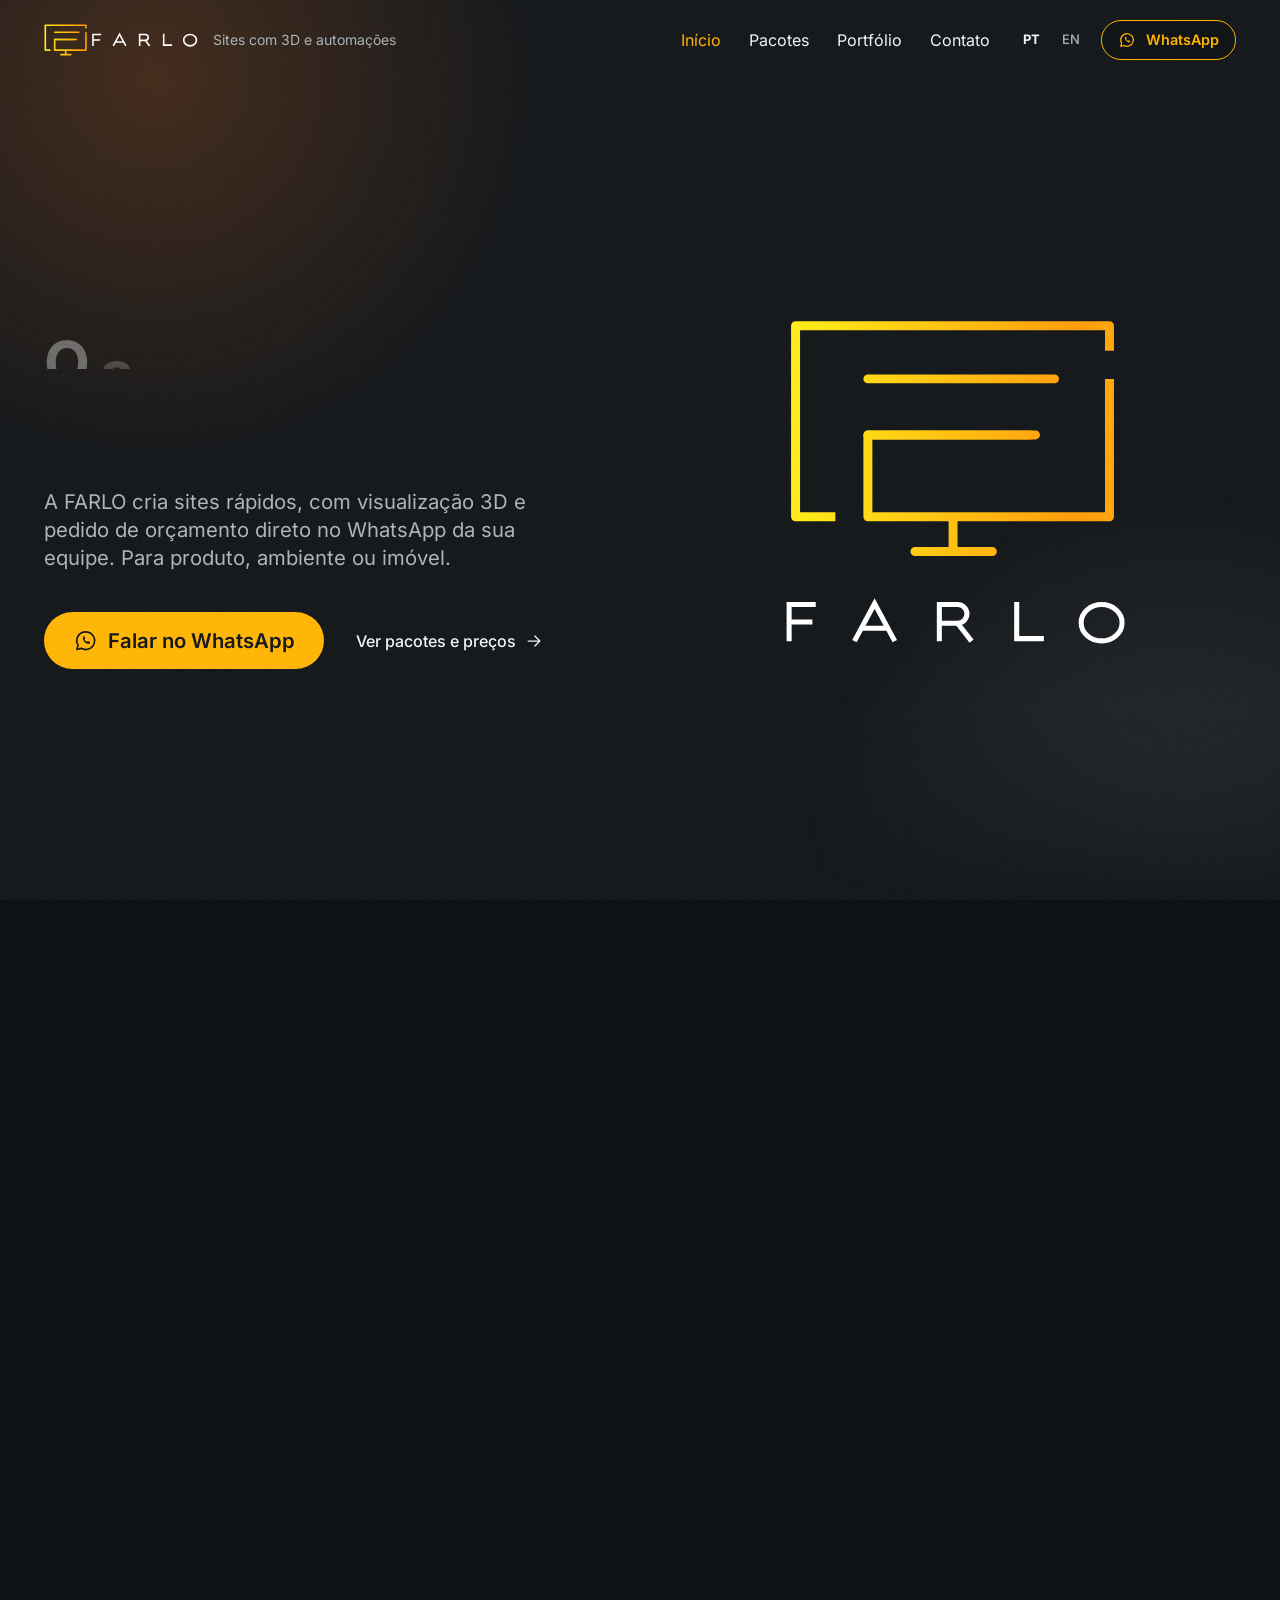
==== commit eddee49e: "conteúdo: WhatsApp (62) 99261-7854 como contato principal - config.whatsapp preenchido em js/content" ====
--- a/index.html
+++ b/index.html
@@ -48,7 +48,7 @@
 <script defer src="js/fx/process.js"></script>
 <script defer src="js/home3d.js"></script>
 <script defer src="js/main.js"></script>
-<script type="application/ld+json">{"@context":"https://schema.org","@type":"ProfessionalService","name":"FARLO","url":"https://farlo.online/","email":"contato@farlo.online","image":"https://farlo.online/assets/img/og/og-farlo.jpg","sameAs":["https://www.instagram.com/farlo.online/"],"description":"A FARLO cria sites rápidos com visualização 3D e automações de atendimento. O cliente explora o seu produto, ambiente ou imóvel e pede orçamento direto no WhatsApp.","inLanguage":"pt-BR"}</script>
+<script type="application/ld+json">{"@context":"https://schema.org","@type":"ProfessionalService","name":"FARLO","url":"https://farlo.online/","email":"contato@farlo.online","telephone":"+55-62-99261-7854","image":"https://farlo.online/assets/img/og/og-farlo.jpg","sameAs":["https://www.instagram.com/farlo.online/"],"description":"A FARLO cria sites rápidos com visualização 3D e automações de atendimento. O cliente explora o seu produto, ambiente ou imóvel e pede orçamento direto no WhatsApp.","inLanguage":"pt-BR"}</script>
 </head>
 <body data-page="home" data-lang="pt" data-root="">
 <a class="skip-link" href="#main" data-i18n="skip">Pular para o conteúdo</a>
@@ -59,14 +59,14 @@
     <nav class="site-nav" aria-label="Principal" data-i18n-attr="aria-label:nav.aria"><ul class="site-nav__list"><li><a class="roll" href="index.html" data-i18n="nav.home" aria-current="page"><span class="roll__a">Início</span><span class="roll__b" aria-hidden="true">Início</span></a></li><li><a class="roll" href="pacotes.html" data-i18n="nav.packages"><span class="roll__a">Pacotes</span><span class="roll__b" aria-hidden="true">Pacotes</span></a></li><li><a class="roll" href="portfolio.html" data-i18n="nav.work"><span class="roll__a">Portfólio</span><span class="roll__b" aria-hidden="true">Portfólio</span></a></li><li><a class="roll" href="contato.html" data-i18n="nav.contact"><span class="roll__a">Contato</span><span class="roll__b" aria-hidden="true">Contato</span></a></li></ul></nav>
     <div class="site-header__tools">
       <div class="lang" role="group" aria-label="Idioma" data-i18n-attr="aria-label:lang.aria"><a class="lang__link" lang="pt-BR" hreflang="pt-BR" href="index.html" data-lang-switch="pt" aria-label="Português" aria-current="true">PT</a><a class="lang__link" lang="en" hreflang="en" href="en/index.html" data-lang-switch="en" aria-label="English">EN</a></div>
-      <a class="btn btn--wa btn--sm btn--header" href="https://ig.me/m/farlo.online" data-wa target="_blank" rel="noopener noreferrer" aria-label="Falar com a FARLO no Instagram (abre em nova aba)" data-i18n-attr="aria-label:wa.aria"><svg class="icon" viewBox="0 0 24 24" aria-hidden="true" focusable="false"><rect x="3.8" y="3.8" width="16.4" height="16.4" rx="4.6" fill="none" stroke="currentColor" stroke-width="1.6"/><circle cx="12" cy="12" r="3.7" fill="none" stroke="currentColor" stroke-width="1.6"/><circle cx="16.7" cy="7.3" r="1.1" fill="currentColor"/></svg><span class="btn__text" data-i18n="wa.label">Instagram</span></a>
+      <a class="btn btn--wa btn--sm btn--header" href="https://wa.me/5562992617854?text=Ol%C3%A1%21%20Vim%20pelo%20site%20da%20FARLO%20e%20quero%20um%20site%20para%20a%20minha%20empresa." data-wa target="_blank" rel="noopener noreferrer" aria-label="Falar com a FARLO no WhatsApp (abre em nova aba)" data-i18n-attr="aria-label:wa.aria"><svg class="icon" viewBox="0 0 24 24" aria-hidden="true" focusable="false"><path d="M12 3.6a8.4 8.4 0 0 0-7.2 12.7L3.7 20.4l4.2-1.1A8.4 8.4 0 1 0 12 3.6Z" fill="none" stroke="currentColor" stroke-width="1.6" stroke-linejoin="round"/><path d="M9.2 8.2c.2-.4.5-.4.7-.4h.5c.2 0 .4.1.5.4l.6 1.5c.1.2 0 .5-.1.6l-.5.6c.4.9 1.3 1.8 2.2 2.2l.6-.5c.2-.1.4-.2.6-.1l1.5.6c.3.1.4.3.4.5v.5c0 .2 0 .5-.4.7-.5.3-1.2.4-1.9.2-2.1-.6-3.8-2.3-4.4-4.4-.2-.7-.1-1.4.2-1.9Z" fill="currentColor"/></svg><span class="btn__text" data-i18n="wa.label">WhatsApp</span></a>
       <button class="menu-btn" type="button" aria-expanded="false" aria-controls="menu" data-menu-toggle><span class="menu-btn__open" data-i18n="nav.menu">Menu</span><span class="menu-btn__close" data-i18n="nav.close">Fechar</span></button>
     </div>
   </div>
 </header>
 <div class="menu" id="menu" role="dialog" aria-modal="true" aria-label="Menu de navegação" data-i18n-attr="aria-label:nav.panel" hidden>
   <nav class="menu__nav" aria-label="Principal" data-i18n-attr="aria-label:nav.aria"><ul class="menu__list"><li><a href="index.html" data-i18n="nav.home" aria-current="page">Início</a></li><li><a href="pacotes.html" data-i18n="nav.packages">Pacotes</a></li><li><a href="portfolio.html" data-i18n="nav.work">Portfólio</a></li><li><a href="contato.html" data-i18n="nav.contact">Contato</a></li></ul></nav>
-  <div class="menu__foot"><div class="lang" role="group" aria-label="Idioma" data-i18n-attr="aria-label:lang.aria"><a class="lang__link" lang="pt-BR" hreflang="pt-BR" href="index.html" data-lang-switch="pt" aria-label="Português" aria-current="true">PT</a><a class="lang__link" lang="en" hreflang="en" href="en/index.html" data-lang-switch="en" aria-label="English">EN</a></div><a class="btn btn--wa " href="https://ig.me/m/farlo.online" data-wa target="_blank" rel="noopener noreferrer" aria-label="Falar com a FARLO no Instagram (abre em nova aba)" data-i18n-attr="aria-label:wa.aria"><svg class="icon" viewBox="0 0 24 24" aria-hidden="true" focusable="false"><rect x="3.8" y="3.8" width="16.4" height="16.4" rx="4.6" fill="none" stroke="currentColor" stroke-width="1.6"/><circle cx="12" cy="12" r="3.7" fill="none" stroke="currentColor" stroke-width="1.6"/><circle cx="16.7" cy="7.3" r="1.1" fill="currentColor"/></svg><span class="btn__text" data-i18n="wa.label">Instagram</span></a></div>
+  <div class="menu__foot"><div class="lang" role="group" aria-label="Idioma" data-i18n-attr="aria-label:lang.aria"><a class="lang__link" lang="pt-BR" hreflang="pt-BR" href="index.html" data-lang-switch="pt" aria-label="Português" aria-current="true">PT</a><a class="lang__link" lang="en" hreflang="en" href="en/index.html" data-lang-switch="en" aria-label="English">EN</a></div><a class="btn btn--wa " href="https://wa.me/5562992617854?text=Ol%C3%A1%21%20Vim%20pelo%20site%20da%20FARLO%20e%20quero%20um%20site%20para%20a%20minha%20empresa." data-wa target="_blank" rel="noopener noreferrer" aria-label="Falar com a FARLO no WhatsApp (abre em nova aba)" data-i18n-attr="aria-label:wa.aria"><svg class="icon" viewBox="0 0 24 24" aria-hidden="true" focusable="false"><path d="M12 3.6a8.4 8.4 0 0 0-7.2 12.7L3.7 20.4l4.2-1.1A8.4 8.4 0 1 0 12 3.6Z" fill="none" stroke="currentColor" stroke-width="1.6" stroke-linejoin="round"/><path d="M9.2 8.2c.2-.4.5-.4.7-.4h.5c.2 0 .4.1.5.4l.6 1.5c.1.2 0 .5-.1.6l-.5.6c.4.9 1.3 1.8 2.2 2.2l.6-.5c.2-.1.4-.2.6-.1l1.5.6c.3.1.4.3.4.5v.5c0 .2 0 .5-.4.7-.5.3-1.2.4-1.9.2-2.1-.6-3.8-2.3-4.4-4.4-.2-.7-.1-1.4.2-1.9Z" fill="currentColor"/></svg><span class="btn__text" data-i18n="wa.label">WhatsApp</span></a></div>
 </div>
 <div id="smooth-wrapper" data-fx="smooth">
 <div id="smooth-content">
@@ -77,7 +77,7 @@
     <div class="hero__copy">
       <h1 class="display hero__title" id="hero-title" data-fx="split" data-fx-type="lines,chars" data-fx-stagger=".03" data-i18n="hero.title">O site onde o cliente explora o que você vende.</h1>
       <p class="t-lg hero__sub" data-i18n="hero.sub">A FARLO cria sites rápidos, com visualização 3D e pedido de orçamento direto no WhatsApp da sua equipe. Para produto, ambiente ou imóvel.</p>
-      <div class="hero__actions"><a class="btn btn--wa btn--lg" href="https://ig.me/m/farlo.online" data-wa target="_blank" rel="noopener noreferrer" aria-label="Falar com a FARLO no Instagram (abre em nova aba)" data-i18n-attr="aria-label:wa.aria" data-fx="magnetic"><svg class="icon" viewBox="0 0 24 24" aria-hidden="true" focusable="false"><rect x="3.8" y="3.8" width="16.4" height="16.4" rx="4.6" fill="none" stroke="currentColor" stroke-width="1.6"/><circle cx="12" cy="12" r="3.7" fill="none" stroke="currentColor" stroke-width="1.6"/><circle cx="16.7" cy="7.3" r="1.1" fill="currentColor"/></svg><span class="btn__text" data-i18n="hero.cta">Falar no Instagram</span></a><a class="link-arrow" href="pacotes.html"><span data-i18n="hero.link">Ver pacotes e preços</span><svg class="icon" viewBox="0 0 24 24" aria-hidden="true" focusable="false"><path d="M5 12h14M13 6l6 6-6 6" fill="none" stroke="currentColor" stroke-width="1.5" stroke-linecap="round" stroke-linejoin="round"/></svg></a></div>
+      <div class="hero__actions"><a class="btn btn--wa btn--lg" href="https://wa.me/5562992617854?text=Ol%C3%A1%21%20Vim%20pelo%20site%20da%20FARLO%20e%20quero%20um%20site%20para%20a%20minha%20empresa." data-wa target="_blank" rel="noopener noreferrer" aria-label="Falar com a FARLO no WhatsApp (abre em nova aba)" data-i18n-attr="aria-label:wa.aria" data-fx="magnetic"><svg class="icon" viewBox="0 0 24 24" aria-hidden="true" focusable="false"><path d="M12 3.6a8.4 8.4 0 0 0-7.2 12.7L3.7 20.4l4.2-1.1A8.4 8.4 0 1 0 12 3.6Z" fill="none" stroke="currentColor" stroke-width="1.6" stroke-linejoin="round"/><path d="M9.2 8.2c.2-.4.5-.4.7-.4h.5c.2 0 .4.1.5.4l.6 1.5c.1.2 0 .5-.1.6l-.5.6c.4.9 1.3 1.8 2.2 2.2l.6-.5c.2-.1.4-.2.6-.1l1.5.6c.3.1.4.3.4.5v.5c0 .2 0 .5-.4.7-.5.3-1.2.4-1.9.2-2.1-.6-3.8-2.3-4.4-4.4-.2-.7-.1-1.4.2-1.9Z" fill="currentColor"/></svg><span class="btn__text" data-i18n="hero.cta">Falar no WhatsApp</span></a><a class="link-arrow" href="pacotes.html"><span data-i18n="hero.link">Ver pacotes e preços</span><svg class="icon" viewBox="0 0 24 24" aria-hidden="true" focusable="false"><path d="M5 12h14M13 6l6 6-6 6" fill="none" stroke="currentColor" stroke-width="1.5" stroke-linecap="round" stroke-linejoin="round"/></svg></a></div>
     </div>
     <div class="hero__stage" data-hero3d data-three="js/vendor/three.min.js">
       <div class="hero__fallback" aria-hidden="true"><img src="assets/img/logo/farlo-logo-stacked.svg" width="628" height="596" alt=""></div>
@@ -218,8 +218,8 @@
 <section class="section cta" id="cta" aria-labelledby="cta-title">
   <div class="container cta__inner">
     <h2 class="display cta__title" id="cta-title" data-fx="reveal" data-i18n="cta.title">Vamos colocar a sua empresa no ar?</h2>
-    <p class="t-lg cta__text" data-i18n="cta.text">Chame no Instagram, conte o que a sua empresa faz e a gente indica o pacote.</p>
-    <div class="cta__actions"><a class="btn btn--wa btn--lg" href="https://ig.me/m/farlo.online" data-wa target="_blank" rel="noopener noreferrer" aria-label="Falar com a FARLO no Instagram (abre em nova aba)" data-i18n-attr="aria-label:wa.aria" data-fx="magnetic"><svg class="icon" viewBox="0 0 24 24" aria-hidden="true" focusable="false"><rect x="3.8" y="3.8" width="16.4" height="16.4" rx="4.6" fill="none" stroke="currentColor" stroke-width="1.6"/><circle cx="12" cy="12" r="3.7" fill="none" stroke="currentColor" stroke-width="1.6"/><circle cx="16.7" cy="7.3" r="1.1" fill="currentColor"/></svg><span class="btn__text" data-i18n="wa.label">Instagram</span></a></div>
+    <p class="t-lg cta__text" data-i18n="cta.text">Chame no WhatsApp, conte o que a sua empresa faz e a gente indica o pacote.</p>
+    <div class="cta__actions"><a class="btn btn--wa btn--lg" href="https://wa.me/5562992617854?text=Ol%C3%A1%21%20Vim%20pelo%20site%20da%20FARLO%20e%20quero%20um%20site%20para%20a%20minha%20empresa." data-wa target="_blank" rel="noopener noreferrer" aria-label="Falar com a FARLO no WhatsApp (abre em nova aba)" data-i18n-attr="aria-label:wa.aria" data-fx="magnetic"><svg class="icon" viewBox="0 0 24 24" aria-hidden="true" focusable="false"><path d="M12 3.6a8.4 8.4 0 0 0-7.2 12.7L3.7 20.4l4.2-1.1A8.4 8.4 0 1 0 12 3.6Z" fill="none" stroke="currentColor" stroke-width="1.6" stroke-linejoin="round"/><path d="M9.2 8.2c.2-.4.5-.4.7-.4h.5c.2 0 .4.1.5.4l.6 1.5c.1.2 0 .5-.1.6l-.5.6c.4.9 1.3 1.8 2.2 2.2l.6-.5c.2-.1.4-.2.6-.1l1.5.6c.3.1.4.3.4.5v.5c0 .2 0 .5-.4.7-.5.3-1.2.4-1.9.2-2.1-.6-3.8-2.3-4.4-4.4-.2-.7-.1-1.4.2-1.9Z" fill="currentColor"/></svg><span class="btn__text" data-i18n="wa.label">WhatsApp</span></a></div>
   </div>
 </section>
 </main>
@@ -228,7 +228,7 @@
     <div><p class="site-footer__mark">FARLO</p><p class="site-footer__made"><span data-i18n="footer.made">Construído com método pela FARLO</span> · 2026</p></div>
     <nav aria-label="Rodapé" data-i18n-attr="aria-label:footer.nav"><ul class="site-footer__list"><li><a href="index.html" data-i18n="nav.home">Início</a></li><li><a href="pacotes.html" data-i18n="nav.packages">Pacotes</a></li><li><a href="portfolio.html" data-i18n="nav.work">Portfólio</a></li><li><a href="contato.html" data-i18n="nav.contact">Contato</a></li></ul></nav>
     <div><p class="overline" data-i18n="footer.contacts">Contatos</p><ul class="site-footer__list">
-      <li hidden><a href="https://ig.me/m/farlo.online" data-wa target="_blank" rel="noopener noreferrer">WhatsApp</a></li>
+      <li><a href="https://wa.me/5562992617854?text=Ol%C3%A1%21%20Vim%20pelo%20site%20da%20FARLO%20e%20quero%20um%20site%20para%20a%20minha%20empresa." data-wa target="_blank" rel="noopener noreferrer">WhatsApp</a></li>
       <li><a href="https://www.instagram.com/farlo.online/" target="_blank" rel="noopener noreferrer">Instagram</a></li>
       <li><a href="mailto:contato@farlo.online">E-mail</a></li>
       </ul></div>
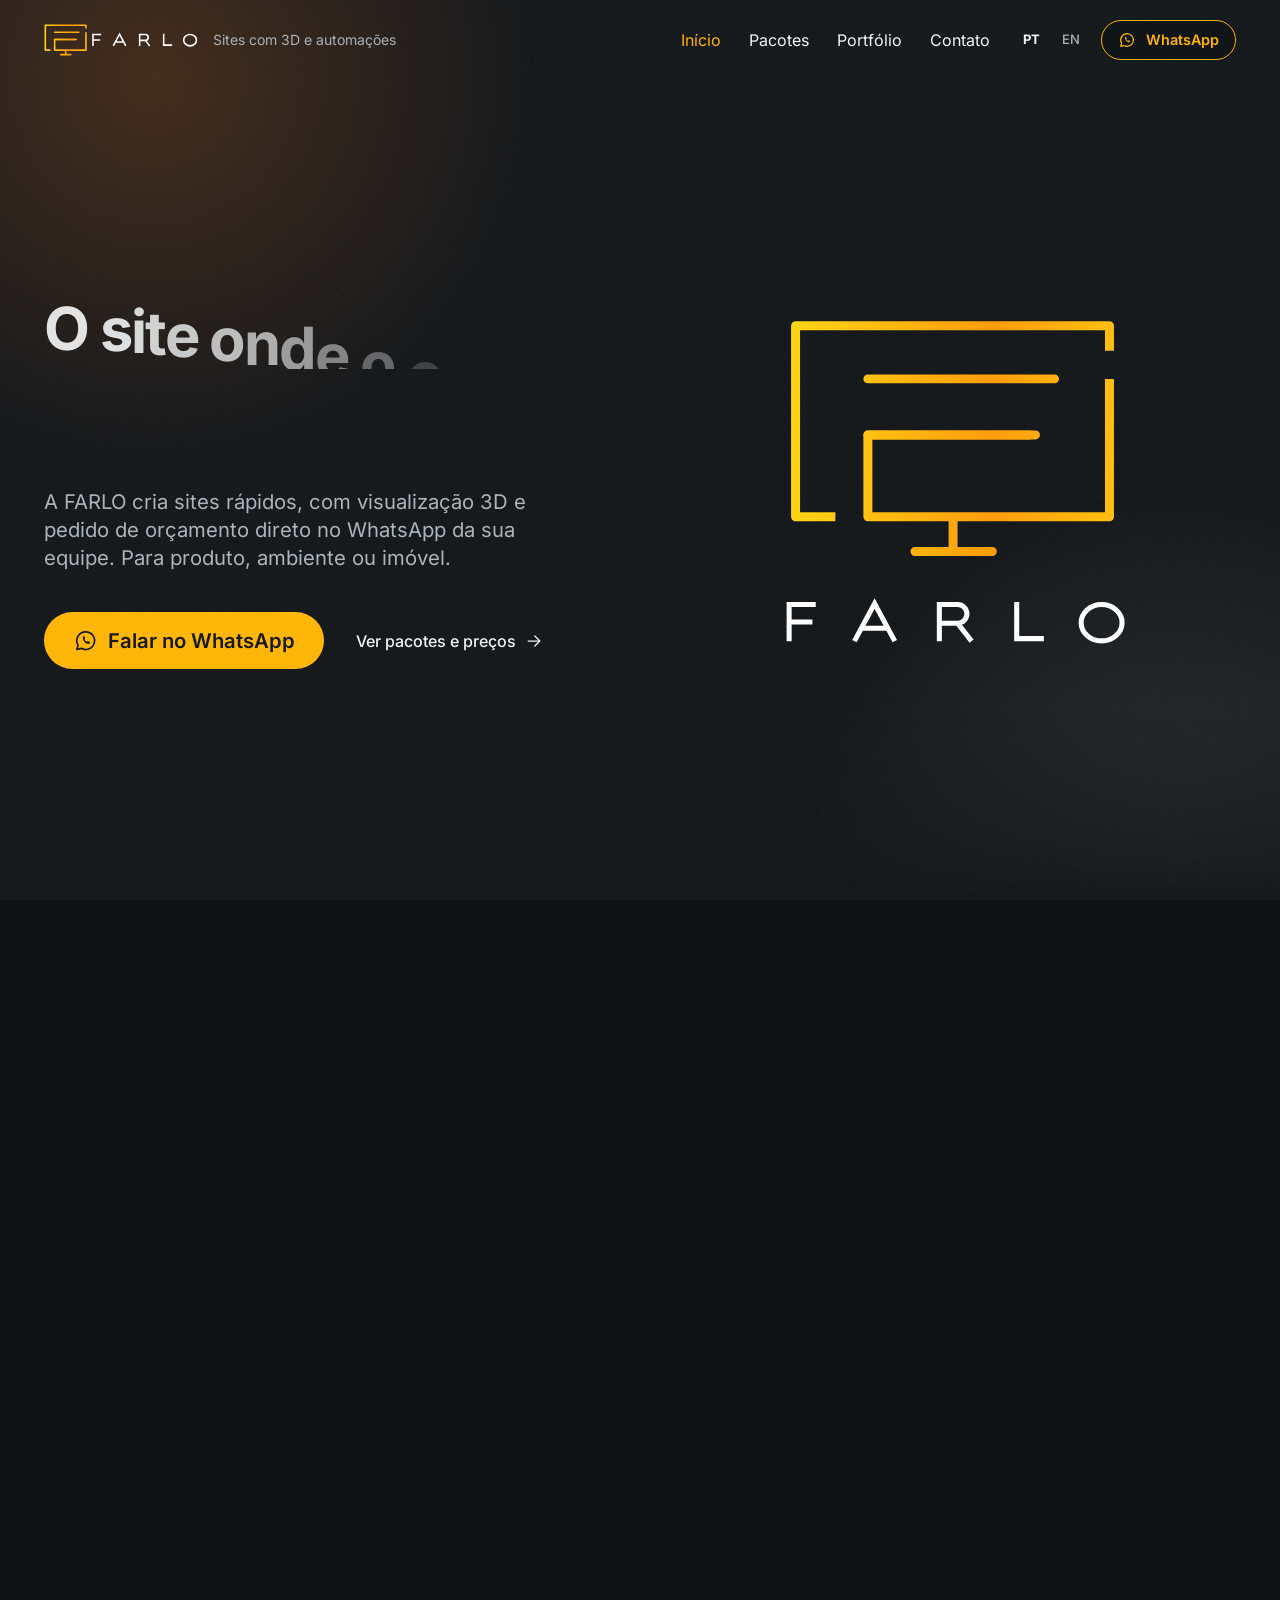
==== commit d586f5de: "conteúdo: Instagram passa a ser @matheus.farlo O perfil @farlo.online saiu do ar. Links, texto visív" ====
--- a/index.html
+++ b/index.html
@@ -48,7 +48,7 @@
 <script defer src="js/fx/process.js"></script>
 <script defer src="js/home3d.js"></script>
 <script defer src="js/main.js"></script>
-<script type="application/ld+json">{"@context":"https://schema.org","@type":"ProfessionalService","name":"FARLO","url":"https://farlo.online/","email":"contato@farlo.online","telephone":"+55-62-99261-7854","image":"https://farlo.online/assets/img/og/og-farlo.jpg","sameAs":["https://www.instagram.com/farlo.online/"],"description":"A FARLO cria sites rápidos com visualização 3D e automações de atendimento. O cliente explora o seu produto, ambiente ou imóvel e pede orçamento direto no WhatsApp.","inLanguage":"pt-BR"}</script>
+<script type="application/ld+json">{"@context":"https://schema.org","@type":"ProfessionalService","name":"FARLO","url":"https://farlo.online/","email":"contato@farlo.online","telephone":"+55-62-99261-7854","image":"https://farlo.online/assets/img/og/og-farlo.jpg","sameAs":["https://www.instagram.com/matheus.farlo/"],"description":"A FARLO cria sites rápidos com visualização 3D e automações de atendimento. O cliente explora o seu produto, ambiente ou imóvel e pede orçamento direto no WhatsApp.","inLanguage":"pt-BR"}</script>
 </head>
 <body data-page="home" data-lang="pt" data-root="">
 <a class="skip-link" href="#main" data-i18n="skip">Pular para o conteúdo</a>
@@ -229,7 +229,7 @@
     <nav aria-label="Rodapé" data-i18n-attr="aria-label:footer.nav"><ul class="site-footer__list"><li><a href="index.html" data-i18n="nav.home">Início</a></li><li><a href="pacotes.html" data-i18n="nav.packages">Pacotes</a></li><li><a href="portfolio.html" data-i18n="nav.work">Portfólio</a></li><li><a href="contato.html" data-i18n="nav.contact">Contato</a></li></ul></nav>
     <div><p class="overline" data-i18n="footer.contacts">Contatos</p><ul class="site-footer__list">
       <li><a href="https://wa.me/5562992617854?text=Ol%C3%A1%21%20Vim%20pelo%20site%20da%20FARLO%20e%20quero%20um%20site%20para%20a%20minha%20empresa." data-wa target="_blank" rel="noopener noreferrer">WhatsApp</a></li>
-      <li><a href="https://www.instagram.com/farlo.online/" target="_blank" rel="noopener noreferrer">Instagram</a></li>
+      <li><a href="https://www.instagram.com/matheus.farlo/" target="_blank" rel="noopener noreferrer">Instagram</a></li>
       <li><a href="mailto:contato@farlo.online">E-mail</a></li>
       </ul></div>
     <div class="lang lang--footer" role="group" aria-label="Idioma" data-i18n-attr="aria-label:lang.aria"><a class="lang__link" lang="pt-BR" hreflang="pt-BR" href="index.html" data-lang-switch="pt" aria-label="Português" aria-current="true">PT</a><a class="lang__link" lang="en" hreflang="en" href="en/index.html" data-lang-switch="en" aria-label="English">EN</a></div>
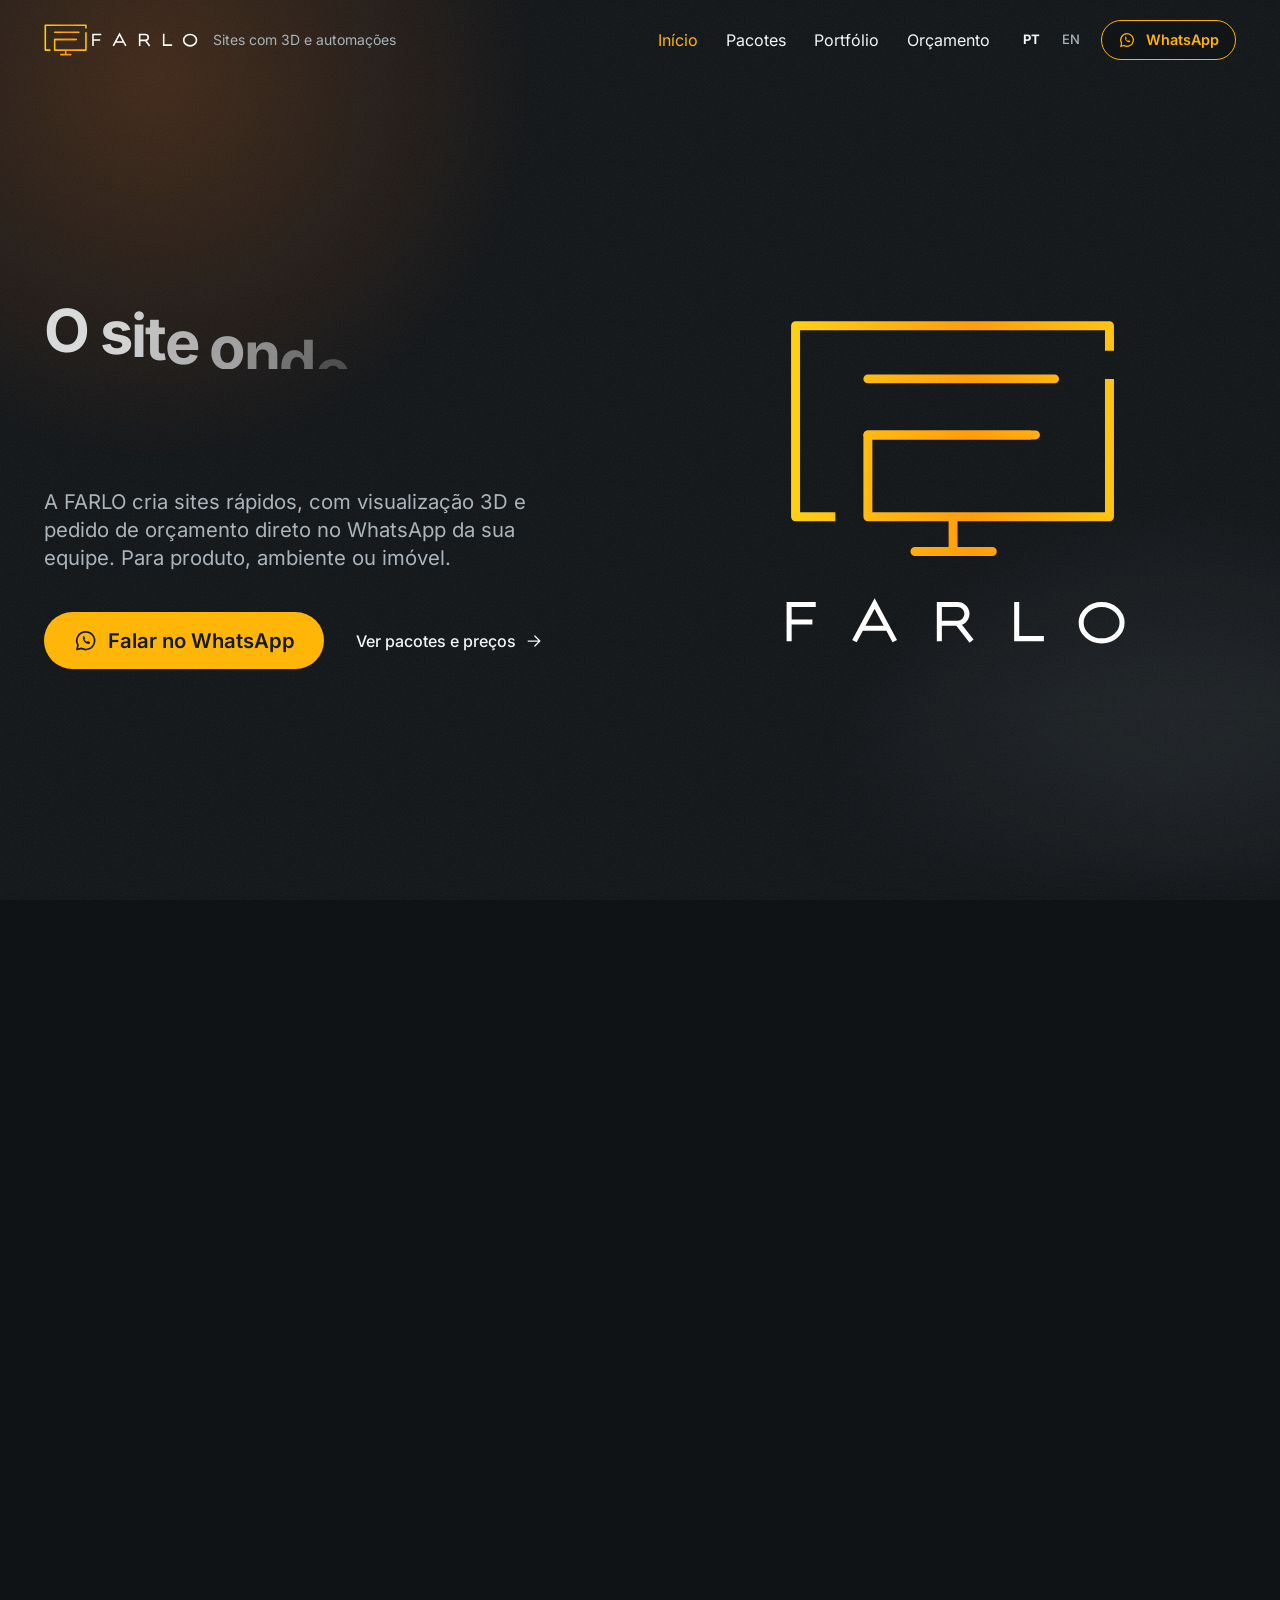
==== commit 76170a1b: "pacotes: oferta única a partir de R$ 499, seção de sistemas e menu Orçamento Co-authored-by: OpenBot" ====
--- a/index.html
+++ b/index.html
@@ -56,7 +56,7 @@
 <header class="site-header fade-in-on-ready" id="site-header">
   <div class="site-header__inner">
     <a class="brand" href="index.html" aria-label="FARLO, ir para o início" data-i18n-attr="aria-label:brand.home"><img class="brand__logo" src="assets/img/logo/farlo-logo.svg" width="154" height="32" alt=""><span class="brand__tag" data-i18n="brand.tag">Sites com 3D e automações</span></a>
-    <nav class="site-nav" aria-label="Principal" data-i18n-attr="aria-label:nav.aria"><ul class="site-nav__list"><li><a class="roll" href="index.html" data-i18n="nav.home" aria-current="page"><span class="roll__a">Início</span><span class="roll__b" aria-hidden="true">Início</span></a></li><li><a class="roll" href="pacotes.html" data-i18n="nav.packages"><span class="roll__a">Pacotes</span><span class="roll__b" aria-hidden="true">Pacotes</span></a></li><li><a class="roll" href="portfolio.html" data-i18n="nav.work"><span class="roll__a">Portfólio</span><span class="roll__b" aria-hidden="true">Portfólio</span></a></li><li><a class="roll" href="contato.html" data-i18n="nav.contact"><span class="roll__a">Contato</span><span class="roll__b" aria-hidden="true">Contato</span></a></li></ul></nav>
+    <nav class="site-nav" aria-label="Principal" data-i18n-attr="aria-label:nav.aria"><ul class="site-nav__list"><li><a class="roll" href="index.html" data-i18n="nav.home" aria-current="page"><span class="roll__a">Início</span><span class="roll__b" aria-hidden="true">Início</span></a></li><li><a class="roll" href="pacotes.html" data-i18n="nav.packages"><span class="roll__a">Pacotes</span><span class="roll__b" aria-hidden="true">Pacotes</span></a></li><li><a class="roll" href="portfolio.html" data-i18n="nav.work"><span class="roll__a">Portfólio</span><span class="roll__b" aria-hidden="true">Portfólio</span></a></li><li><a class="roll" href="contato.html" data-i18n="nav.contact"><span class="roll__a">Orçamento</span><span class="roll__b" aria-hidden="true">Orçamento</span></a></li></ul></nav>
     <div class="site-header__tools">
       <div class="lang" role="group" aria-label="Idioma" data-i18n-attr="aria-label:lang.aria"><a class="lang__link" lang="pt-BR" hreflang="pt-BR" href="index.html" data-lang-switch="pt" aria-label="Português" aria-current="true">PT</a><a class="lang__link" lang="en" hreflang="en" href="en/index.html" data-lang-switch="en" aria-label="English">EN</a></div>
       <a class="btn btn--wa btn--sm btn--header" href="https://wa.me/5562992617854?text=Ol%C3%A1%21%20Vim%20pelo%20site%20da%20FARLO%20e%20quero%20um%20site%20para%20a%20minha%20empresa." data-wa target="_blank" rel="noopener noreferrer" aria-label="Falar com a FARLO no WhatsApp (abre em nova aba)" data-i18n-attr="aria-label:wa.aria"><svg class="icon" viewBox="0 0 24 24" aria-hidden="true" focusable="false"><path d="M12 3.6a8.4 8.4 0 0 0-7.2 12.7L3.7 20.4l4.2-1.1A8.4 8.4 0 1 0 12 3.6Z" fill="none" stroke="currentColor" stroke-width="1.6" stroke-linejoin="round"/><path d="M9.2 8.2c.2-.4.5-.4.7-.4h.5c.2 0 .4.1.5.4l.6 1.5c.1.2 0 .5-.1.6l-.5.6c.4.9 1.3 1.8 2.2 2.2l.6-.5c.2-.1.4-.2.6-.1l1.5.6c.3.1.4.3.4.5v.5c0 .2 0 .5-.4.7-.5.3-1.2.4-1.9.2-2.1-.6-3.8-2.3-4.4-4.4-.2-.7-.1-1.4.2-1.9Z" fill="currentColor"/></svg><span class="btn__text" data-i18n="wa.label">WhatsApp</span></a>
@@ -65,7 +65,7 @@
   </div>
 </header>
 <div class="menu" id="menu" role="dialog" aria-modal="true" aria-label="Menu de navegação" data-i18n-attr="aria-label:nav.panel" hidden>
-  <nav class="menu__nav" aria-label="Principal" data-i18n-attr="aria-label:nav.aria"><ul class="menu__list"><li><a href="index.html" data-i18n="nav.home" aria-current="page">Início</a></li><li><a href="pacotes.html" data-i18n="nav.packages">Pacotes</a></li><li><a href="portfolio.html" data-i18n="nav.work">Portfólio</a></li><li><a href="contato.html" data-i18n="nav.contact">Contato</a></li></ul></nav>
+  <nav class="menu__nav" aria-label="Principal" data-i18n-attr="aria-label:nav.aria"><ul class="menu__list"><li><a href="index.html" data-i18n="nav.home" aria-current="page">Início</a></li><li><a href="pacotes.html" data-i18n="nav.packages">Pacotes</a></li><li><a href="portfolio.html" data-i18n="nav.work">Portfólio</a></li><li><a href="contato.html" data-i18n="nav.contact">Orçamento</a></li></ul></nav>
   <div class="menu__foot"><div class="lang" role="group" aria-label="Idioma" data-i18n-attr="aria-label:lang.aria"><a class="lang__link" lang="pt-BR" hreflang="pt-BR" href="index.html" data-lang-switch="pt" aria-label="Português" aria-current="true">PT</a><a class="lang__link" lang="en" hreflang="en" href="en/index.html" data-lang-switch="en" aria-label="English">EN</a></div><a class="btn btn--wa " href="https://wa.me/5562992617854?text=Ol%C3%A1%21%20Vim%20pelo%20site%20da%20FARLO%20e%20quero%20um%20site%20para%20a%20minha%20empresa." data-wa target="_blank" rel="noopener noreferrer" aria-label="Falar com a FARLO no WhatsApp (abre em nova aba)" data-i18n-attr="aria-label:wa.aria"><svg class="icon" viewBox="0 0 24 24" aria-hidden="true" focusable="false"><path d="M12 3.6a8.4 8.4 0 0 0-7.2 12.7L3.7 20.4l4.2-1.1A8.4 8.4 0 1 0 12 3.6Z" fill="none" stroke="currentColor" stroke-width="1.6" stroke-linejoin="round"/><path d="M9.2 8.2c.2-.4.5-.4.7-.4h.5c.2 0 .4.1.5.4l.6 1.5c.1.2 0 .5-.1.6l-.5.6c.4.9 1.3 1.8 2.2 2.2l.6-.5c.2-.1.4-.2.6-.1l1.5.6c.3.1.4.3.4.5v.5c0 .2 0 .5-.4.7-.5.3-1.2.4-1.9.2-2.1-.6-3.8-2.3-4.4-4.4-.2-.7-.1-1.4.2-1.9Z" fill="currentColor"/></svg><span class="btn__text" data-i18n="wa.label">WhatsApp</span></a></div>
 </div>
 <div id="smooth-wrapper" data-fx="smooth">
@@ -165,7 +165,7 @@
       <li class="panel niche"><h3 class="panel__title" data-i18n="crm.title">CRM automatizado</h3><p class="muted" data-i18n="homeauto.1.text">Cada contato do site, do WhatsApp ou de anúncio entra no funil, com aviso à equipe e lembrete de retorno.</p></li>
       <li class="panel niche"><h3 class="panel__title" data-i18n="small.title">Automações menores</h3><p class="muted" data-i18n="homeauto.2.text">Resposta automática, planilha, lembretes e relatório semanal. Você começa por uma peça.</p></li>
     </ul>
-    <p class="packs__more"><a class="link-arrow" href="pacotes.html#automacoes"><span data-i18n="homeauto.link">Ver automações</span><svg class="icon" viewBox="0 0 24 24" aria-hidden="true" focusable="false"><path d="M5 12h14M13 6l6 6-6 6" fill="none" stroke="currentColor" stroke-width="1.5" stroke-linecap="round" stroke-linejoin="round"/></svg></a></p>
+    <p class="packs__more"><a class="link-arrow" href="pacotes.html#sistemas"><span data-i18n="homeauto.link">Ver automações</span><svg class="icon" viewBox="0 0 24 24" aria-hidden="true" focusable="false"><path d="M5 12h14M13 6l6 6-6 6" fill="none" stroke="currentColor" stroke-width="1.5" stroke-linecap="round" stroke-linejoin="round"/></svg></a></p>
   </div>
 </section>
 
@@ -226,7 +226,7 @@
 <footer class="site-footer">
   <div class="container site-footer__grid">
     <div><p class="site-footer__mark">FARLO</p><p class="site-footer__made"><span data-i18n="footer.made">Construído com método pela FARLO</span> · 2026</p></div>
-    <nav aria-label="Rodapé" data-i18n-attr="aria-label:footer.nav"><ul class="site-footer__list"><li><a href="index.html" data-i18n="nav.home">Início</a></li><li><a href="pacotes.html" data-i18n="nav.packages">Pacotes</a></li><li><a href="portfolio.html" data-i18n="nav.work">Portfólio</a></li><li><a href="contato.html" data-i18n="nav.contact">Contato</a></li></ul></nav>
+    <nav aria-label="Rodapé" data-i18n-attr="aria-label:footer.nav"><ul class="site-footer__list"><li><a href="index.html" data-i18n="nav.home">Início</a></li><li><a href="pacotes.html" data-i18n="nav.packages">Pacotes</a></li><li><a href="portfolio.html" data-i18n="nav.work">Portfólio</a></li><li><a href="contato.html" data-i18n="nav.contact">Orçamento</a></li></ul></nav>
     <div><p class="overline" data-i18n="footer.contacts">Contatos</p><ul class="site-footer__list">
       <li><a href="https://wa.me/5562992617854?text=Ol%C3%A1%21%20Vim%20pelo%20site%20da%20FARLO%20e%20quero%20um%20site%20para%20a%20minha%20empresa." data-wa target="_blank" rel="noopener noreferrer">WhatsApp</a></li>
       <li><a href="https://www.instagram.com/matheus.farlo/" target="_blank" rel="noopener noreferrer">Instagram</a></li>
--- a/css/tokens.css
+++ b/css/tokens.css
@@ -15,6 +15,7 @@
   --lime-strong: #ffc933;
   --cyan: #ff7a1a;           /* neons: luz e ênfase */
   --magenta: #c9d1d6;
+  --danger: #ff6b6b;          /* avisos de campo obrigatório */
   --violet: #7d8b96;
   --border: rgb(255 255 255 / .10);
   --overlay-label: color-mix(in srgb, var(--c-900) 65%, transparent);
--- a/css/main.css
+++ b/css/main.css
@@ -426,6 +426,7 @@
 .cta--work { border-top: 0; }
 
 /* ---------- contato ---------- */
+body[data-page="contact"] { background: linear-gradient(to top, color-mix(in srgb, var(--lime) 50%, var(--c-900)) 0%, color-mix(in srgb, var(--lime) 22%, var(--c-900)) 35%, var(--c-900) 75%); }
 .contact-hero { padding-top: calc(var(--header-h) + 5rem); padding-bottom: 2rem; }
 .contact-hero__title { max-width: 14ch; }
 .contact-hero__lead { max-width: 36rem; margin-top: 1.5rem; }
@@ -610,6 +611,18 @@
 .crm__flow li + li::before { content: "→"; margin-right: .6rem; color: var(--lime); font-weight: 400; }
 .crm__flow li:last-child { background: var(--lime); border-color: var(--lime); color: var(--on-accent); }
 .crm__flow li:last-child::before { color: var(--on-accent); }
+.offer { display: grid; gap: 2.5rem; padding: clamp(1.5rem, 1rem + 2.5vw, 3rem); border-top: 2px solid var(--lime); border-radius: 1.25rem; }
+@media (min-width: 56rem) { .offer { grid-template-columns: minmax(0, 1fr) minmax(0, 1fr); gap: 3.5rem; } .offer__extras { border-left: 1px solid var(--border); padding-left: 3.5rem; } }
+.offer__main, .offer__extras { display: grid; gap: 1.25rem; align-content: start; }
+.offer__title { font-size: var(--fs-lg); font-weight: 500; color: var(--muted); margin: 0; }
+.offer__price { font-size: var(--fs-3xl); margin-top: -.75rem; color: var(--lime); }
+.offer__lead { max-width: 30rem; }
+.offer__extras-title { font-size: var(--fs-xl); line-height: var(--lh-xl); font-weight: 600; margin: 0; }
+.offer__chips { display: flex; flex-wrap: wrap; gap: .5rem; margin: 0; padding: 0; list-style: none; }
+.offer__chips li { padding: .5rem .95rem; border: 1px solid var(--border); border-radius: var(--radius-pill); background: var(--c-700); font-size: .9375rem; }
+.offer__note { color: var(--lime); font-size: .9375rem; border-top: 1px solid var(--border); padding-top: 1rem; }
+.offer__cta, .sys__cta .btn { justify-self: start; }
+.sys__cta { margin-top: 2rem; }
 .auto__small-title { margin-top: 3.5rem; }
 .auto__small-text { max-width: 36rem; margin-top: .5rem; }
 .automations .services__list { margin-top: 1.5rem; }
@@ -632,3 +645,30 @@
 .contact-channels__list li { display: grid; gap: .15rem; }
 .contact-channels__list a { font-size: var(--fs-lg); font-weight: 500; text-decoration: underline; text-decoration-color: var(--border); text-underline-offset: .25em; overflow-wrap: anywhere; }
 .contact-channels__list a:hover { color: var(--lime); text-decoration-color: currentColor; }
+
+/* ---------- Monte seu orçamento (js/orcamento.js) ---------- */
+.orc { display: grid; gap: 1.75rem; }
+.orc__step { display: grid; grid-template-columns: 2.25rem minmax(0, 1fr); gap: 0 1rem; margin: 0; padding: 0; border: 0; min-width: 0; transition: opacity .45s ease, transform .45s ease; }
+.orc__step > :not(legend) { grid-column: 2; }
+.orc__step > * + :not(legend) { margin-top: 1.25rem; }
+.orc__num { float: left; grid-column: 1; grid-row: 1 / span 3; padding: 0; }
+.orc__num span { display: grid; place-items: center; width: 2.25rem; height: 2.25rem; border-radius: 50%; border: 1px solid var(--lime); color: var(--lime); font-weight: 600; }
+.orc__step.is-entering { opacity: 0; transform: translateY(.75rem); }
+.orc__group { margin: 0; padding: 0; border: 0; min-width: 0; display: grid; gap: .6rem; }
+.orc__group > legend { font-size: .9375rem; font-weight: 500; padding: 0; margin-bottom: .6rem; }
+.orc__opts { display: flex; flex-wrap: wrap; gap: .5rem; margin: 0; padding: 0; list-style: none; }
+.orc__opts input { position: absolute; opacity: 0; width: 1px; height: 1px; }
+.orc__opts label { display: inline-block; padding: .6rem 1rem; border: 1px solid var(--faint); border-radius: 999px; background: var(--c-800); cursor: pointer; font-size: .9375rem; }
+.orc__opts input:checked + label { border-color: var(--lime); color: var(--lime); }
+.orc__opts input:focus-visible + label { outline: 2px solid var(--focus, var(--lime)); outline-offset: 2px; }
+.orc__other { width: 100%; padding: .85rem 1rem; background: var(--c-800); color: var(--text); border: 1px solid var(--faint); border-radius: var(--radius); font: inherit; }
+.orc__other:focus-visible { border-color: var(--lime); }
+.orc__send { display: grid; gap: .75rem; justify-items: start; padding-left: 3.25rem; }
+.orc__note { margin: 0; font-size: .875rem; }
+@media (prefers-reduced-motion: reduce) { .orc__step { transition: none; } }
+.orc__req { margin-left: .35rem; color: var(--danger, #ff6b6b); font-size: .8125rem; font-weight: 500; white-space: nowrap; }
+.orc__falta { margin: 0; padding-left: 3.25rem; color: var(--danger, #ff6b6b); font-size: .9375rem; }
+.orc .field__err { color: var(--danger, #ff6b6b); }
+.orc [aria-invalid="true"], .orc__opts.is-invalid label { border-color: var(--danger, #ff6b6b); }
+.orc { position: relative; padding: clamp(1.5rem, 1rem + 2vw, 2.75rem); background: color-mix(in srgb, var(--c-900) 82%, transparent); border: 1px solid color-mix(in srgb, var(--lime) 35%, transparent); border-radius: 1.25rem; box-shadow: 0 2rem 4rem -1.5rem rgb(0 0 0 / .55), 0 0 4rem -1rem color-mix(in srgb, var(--lime) 18%, transparent); -webkit-backdrop-filter: blur(10px); backdrop-filter: blur(10px); }
+.orc::before { content: ""; position: absolute; inset: -1px -1px auto; height: 3px; border-radius: 1.25rem 1.25rem 0 0; background: linear-gradient(90deg, transparent, var(--lime), transparent); }
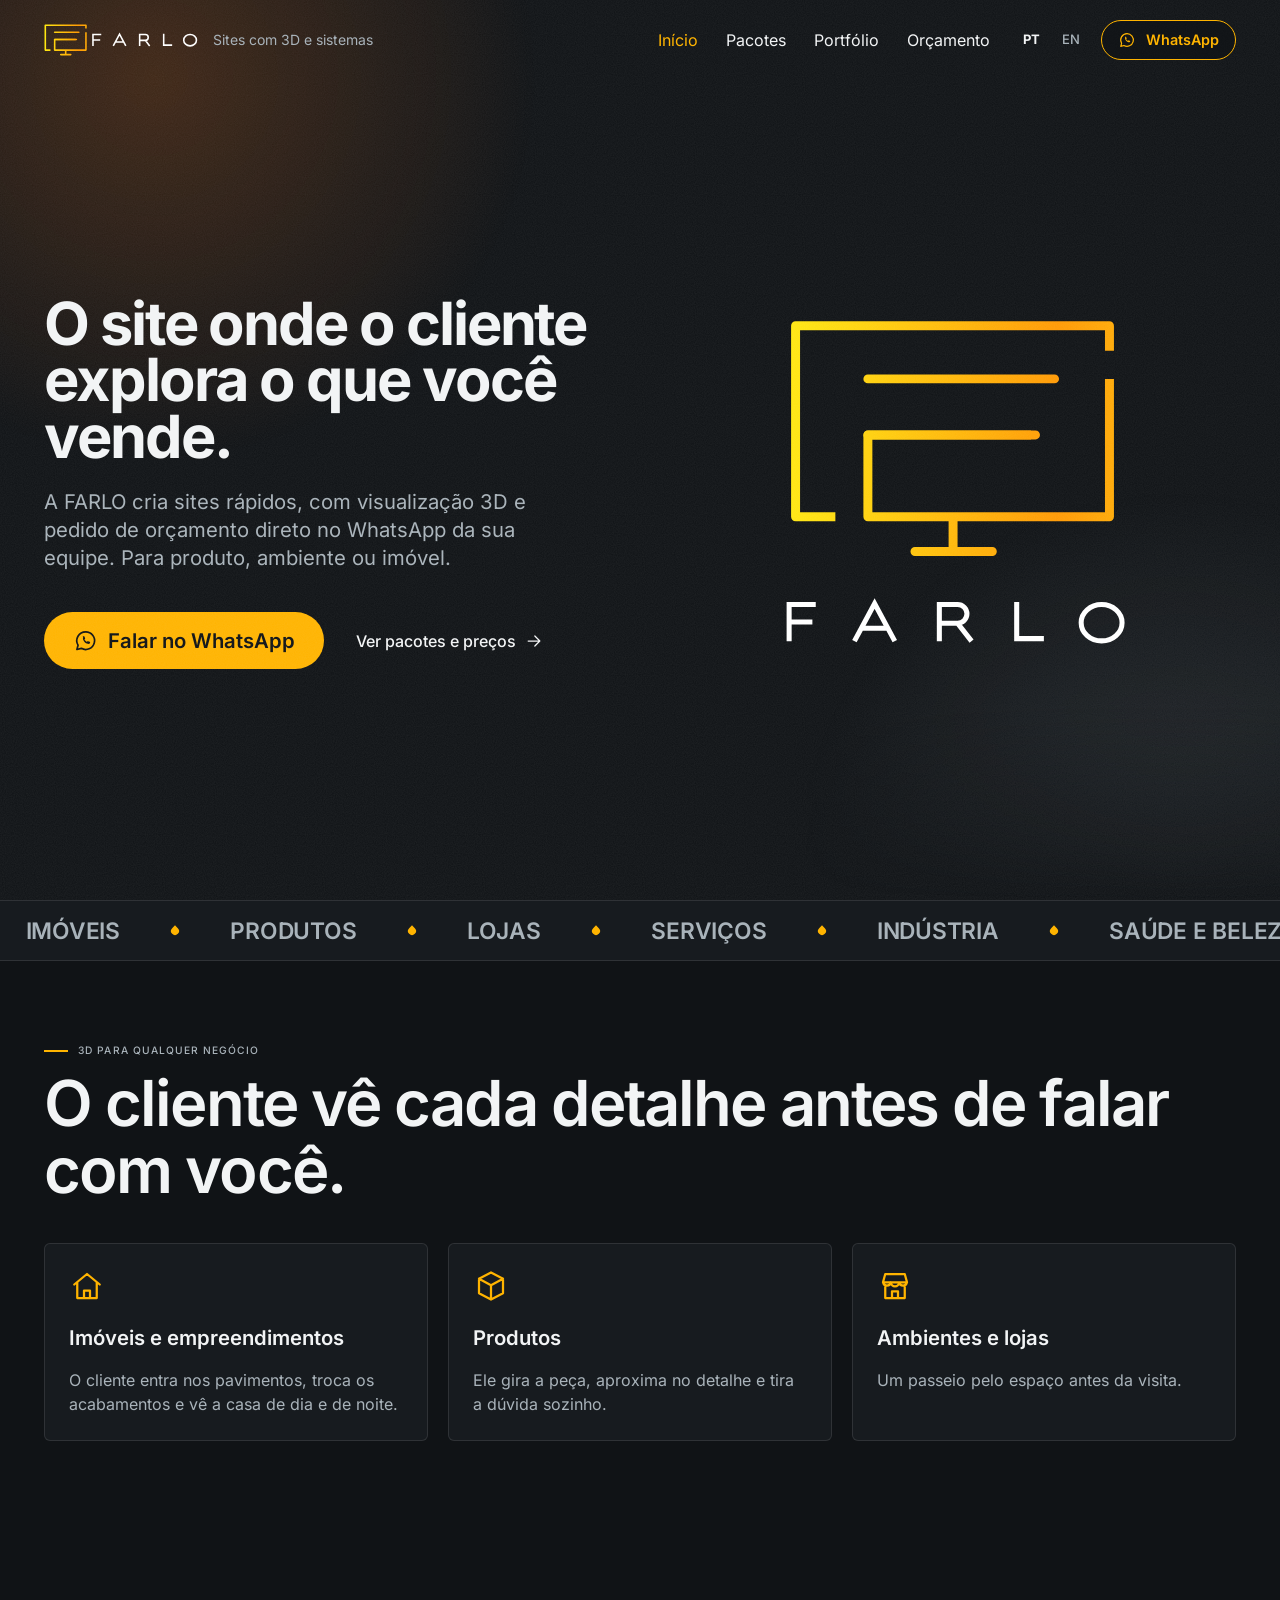
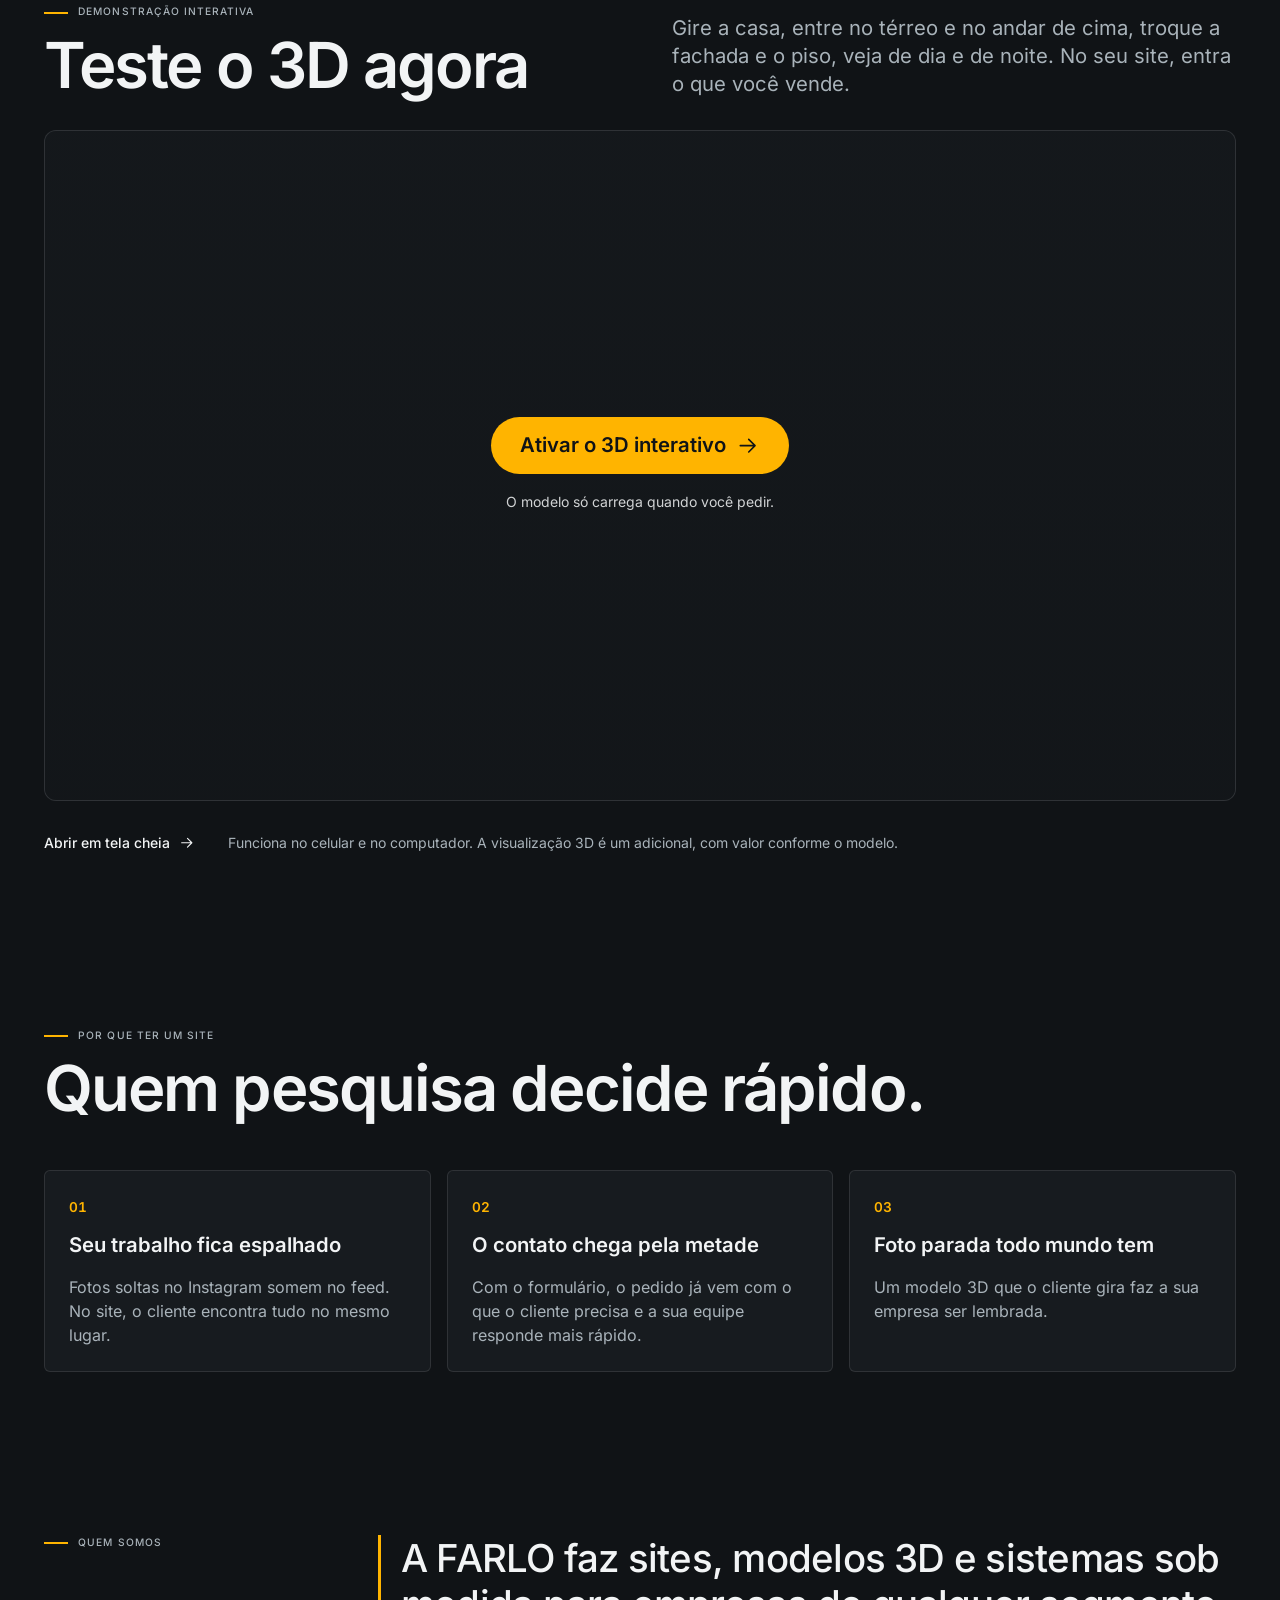
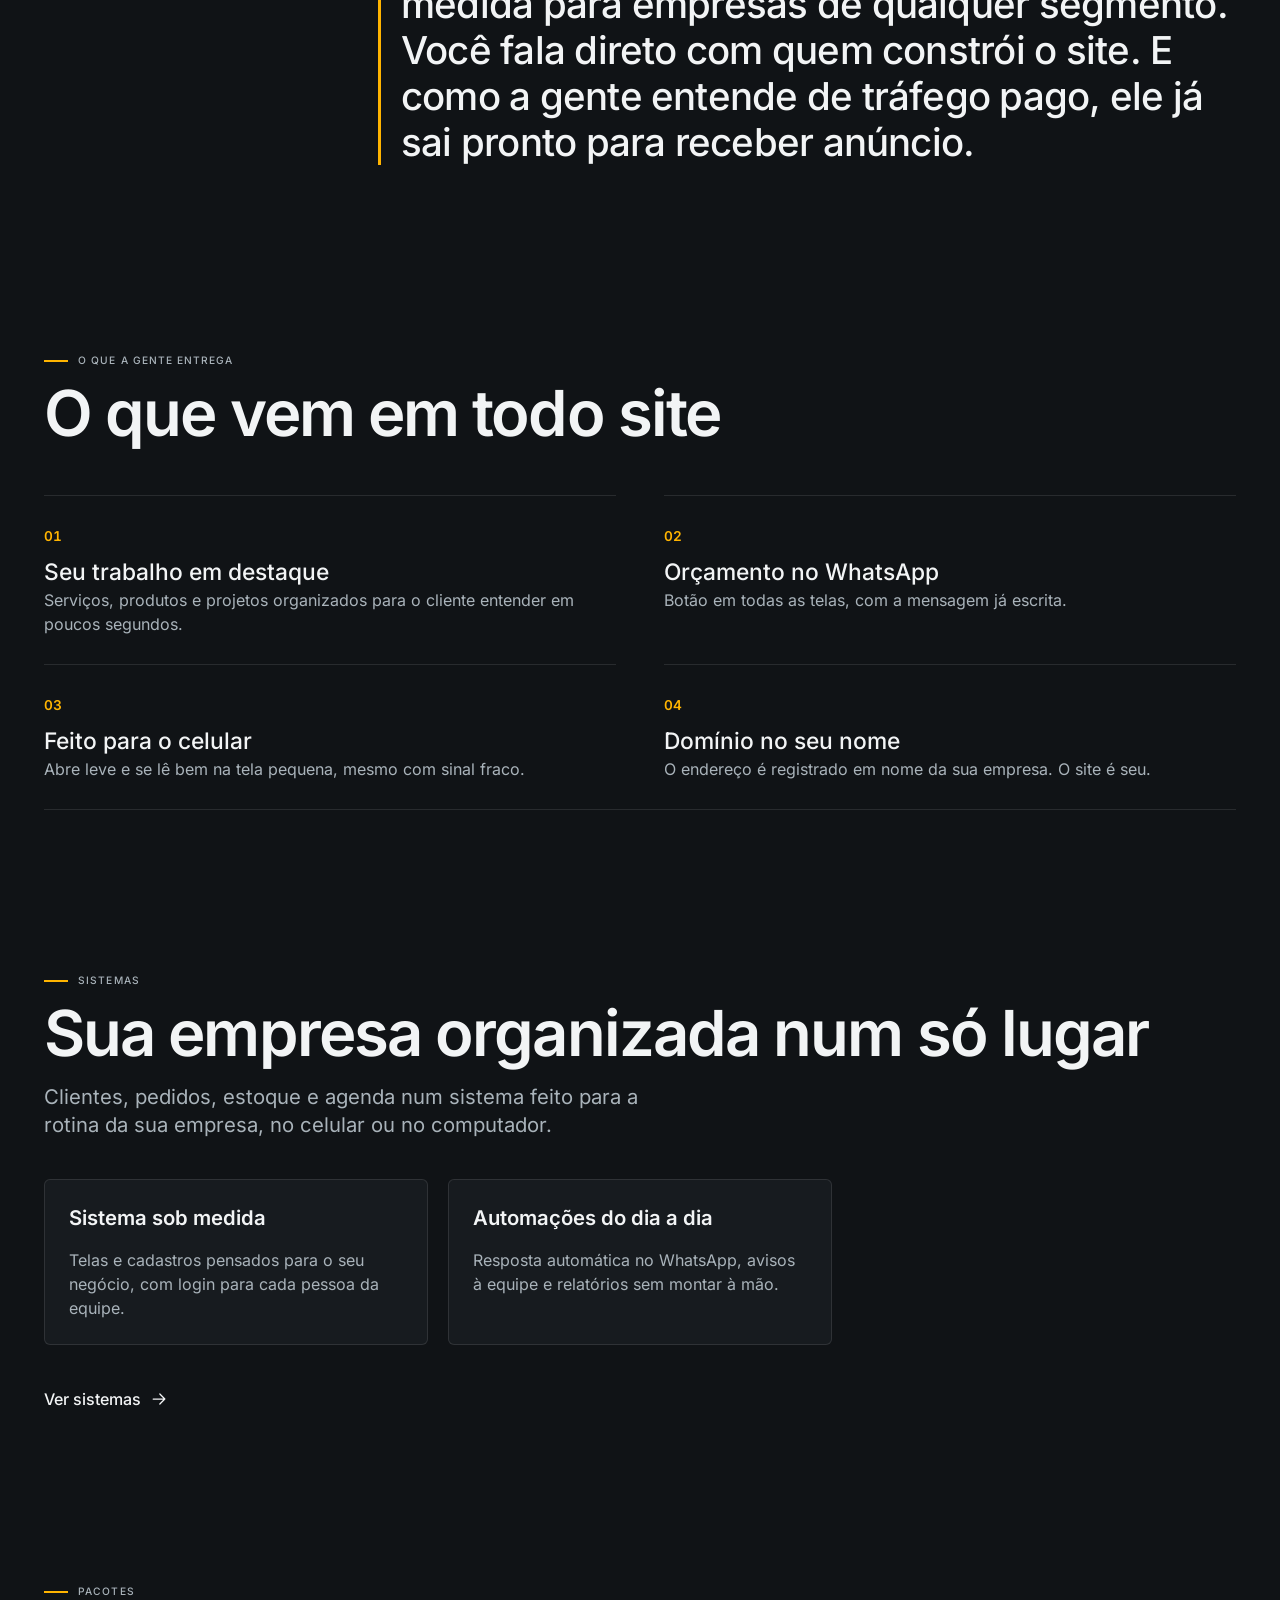
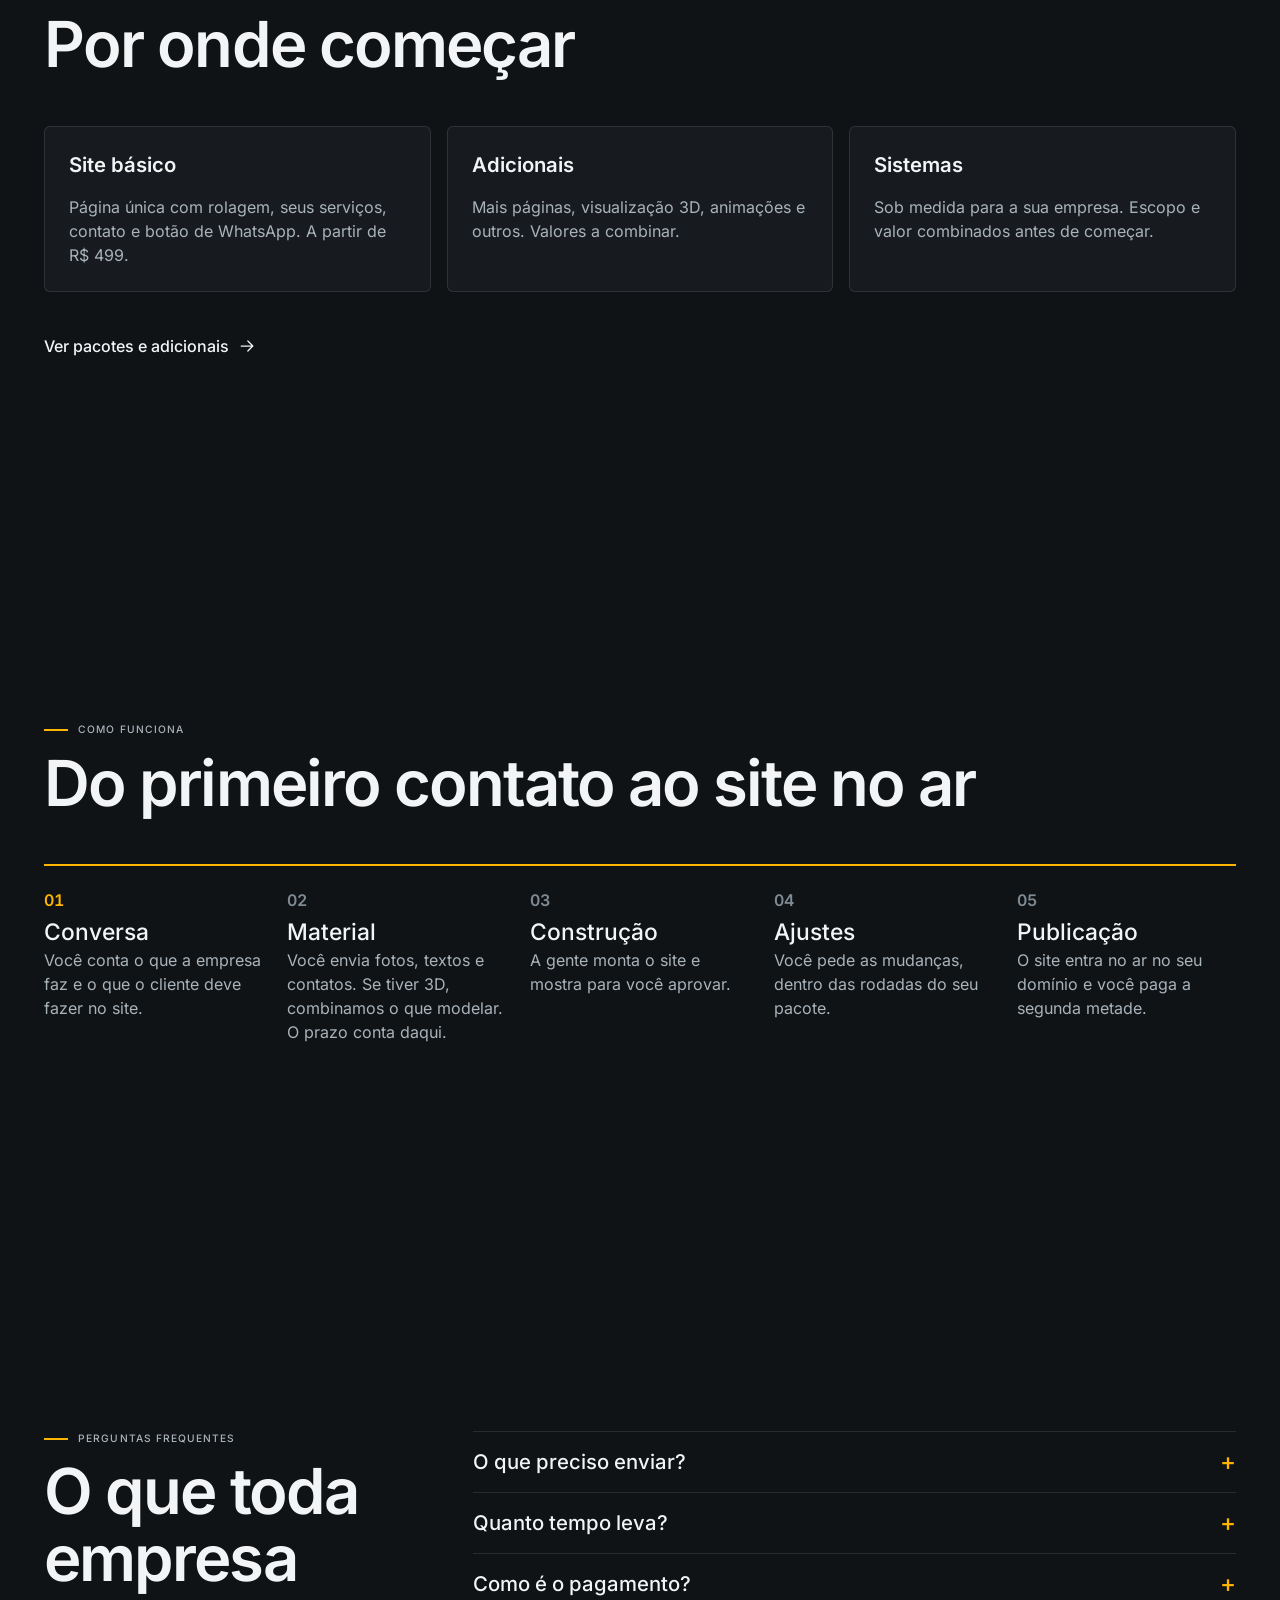
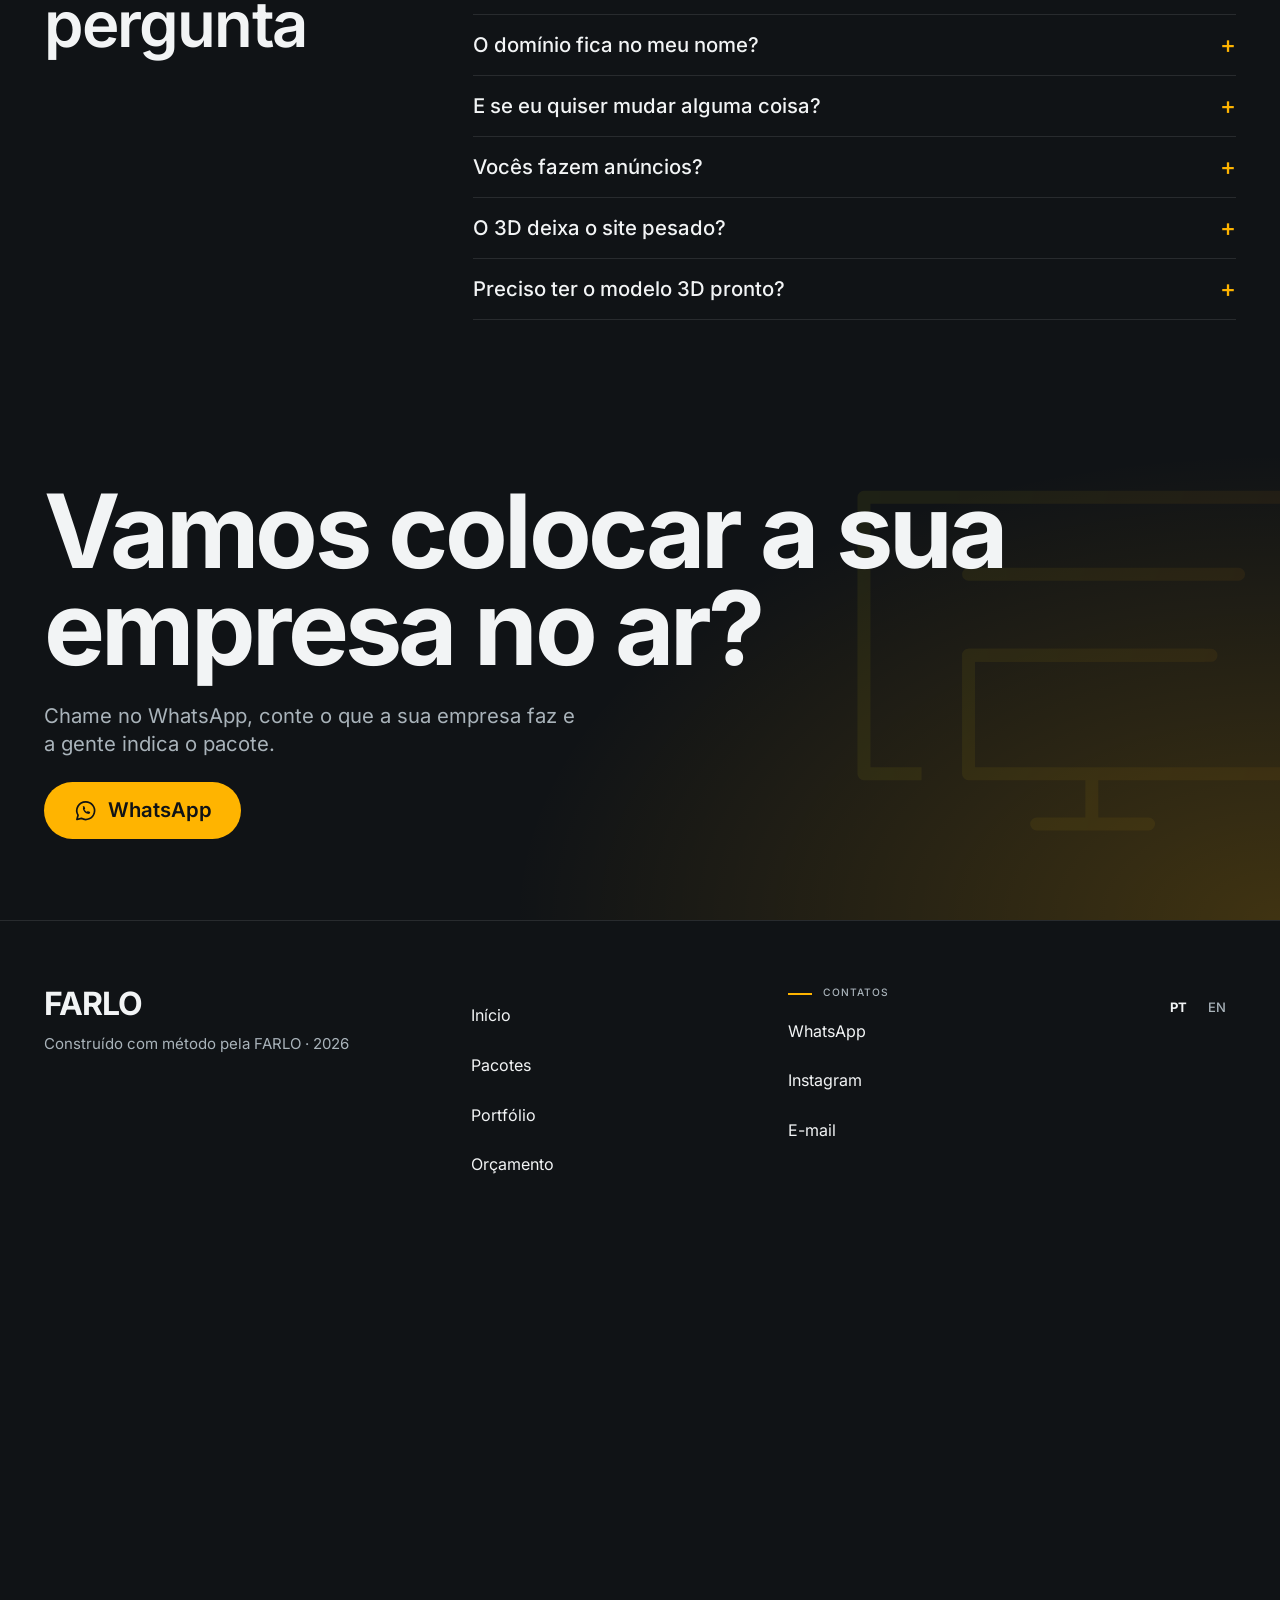
==== commit d385664c: "home e topo: alinha com a nova página de pacotes (sistemas, a partir de R$ 499) Co-authored-by: Open" ====
--- a/index.html
+++ b/index.html
@@ -5,8 +5,8 @@
 <meta http-equiv="Content-Security-Policy" content="default-src 'self'; script-src 'self'; style-src 'self'; img-src 'self' data: blob:; font-src 'self'; media-src 'self'; connect-src 'self' blob:; worker-src 'self' blob:; object-src 'none'; base-uri 'self'; form-action 'self'">
 <meta name="referrer" content="strict-origin-when-cross-origin">
 <meta name="viewport" content="width=device-width, initial-scale=1">
-<title>FARLO | Sites com 3D e automações para empresas</title>
-<meta name="description" content="A FARLO cria sites rápidos com visualização 3D e automações de atendimento. O cliente explora o seu produto, ambiente ou imóvel e pede orçamento direto no WhatsApp.">
+<title>FARLO | Sites com 3D e sistemas para empresas</title>
+<meta name="description" content="A FARLO cria sites rápidos com visualização 3D e sistemas sob medida. O cliente explora o seu produto, ambiente ou imóvel e pede orçamento direto no WhatsApp.">
 
 <meta name="theme-color" content="#101316">
 <meta name="color-scheme" content="dark">
@@ -16,8 +16,8 @@
 <link rel="alternate" hreflang="x-default" href="https://farlo.online/index.html">
 <meta property="og:type" content="website">
 <meta property="og:site_name" content="FARLO">
-<meta property="og:title" content="FARLO | Sites com 3D e automações para empresas">
-<meta property="og:description" content="A FARLO cria sites rápidos com visualização 3D e automações de atendimento. O cliente explora o seu produto, ambiente ou imóvel e pede orçamento direto no WhatsApp.">
+<meta property="og:title" content="FARLO | Sites com 3D e sistemas para empresas">
+<meta property="og:description" content="A FARLO cria sites rápidos com visualização 3D e sistemas sob medida. O cliente explora o seu produto, ambiente ou imóvel e pede orçamento direto no WhatsApp.">
 <meta property="og:url" content="https://farlo.online/index.html">
 <meta property="og:locale" content="pt_BR">
 <meta property="og:image" content="https://farlo.online/assets/img/og/og-farlo.jpg">
@@ -48,14 +48,14 @@
 <script defer src="js/fx/process.js"></script>
 <script defer src="js/home3d.js"></script>
 <script defer src="js/main.js"></script>
-<script type="application/ld+json">{"@context":"https://schema.org","@type":"ProfessionalService","name":"FARLO","url":"https://farlo.online/","email":"contato@farlo.online","telephone":"+55-62-99261-7854","image":"https://farlo.online/assets/img/og/og-farlo.jpg","sameAs":["https://www.instagram.com/matheus.farlo/"],"description":"A FARLO cria sites rápidos com visualização 3D e automações de atendimento. O cliente explora o seu produto, ambiente ou imóvel e pede orçamento direto no WhatsApp.","inLanguage":"pt-BR"}</script>
+<script type="application/ld+json">{"@context":"https://schema.org","@type":"ProfessionalService","name":"FARLO","url":"https://farlo.online/","email":"contato@farlo.online","telephone":"+55-62-99261-7854","image":"https://farlo.online/assets/img/og/og-farlo.jpg","sameAs":["https://www.instagram.com/matheus.farlo/"],"description":"A FARLO cria sites rápidos com visualização 3D e sistemas sob medida. O cliente explora o seu produto, ambiente ou imóvel e pede orçamento direto no WhatsApp.","inLanguage":"pt-BR"}</script>
 </head>
 <body data-page="home" data-lang="pt" data-root="">
 <a class="skip-link" href="#main" data-i18n="skip">Pular para o conteúdo</a>
 <div class="loader" role="progressbar" aria-label="FARLO" aria-valuemin="0" aria-valuemax="100" aria-valuenow="0"><span class="loader__mark">FARLO</span><span class="loader__count" data-loader-count>000</span></div>
 <header class="site-header fade-in-on-ready" id="site-header">
   <div class="site-header__inner">
-    <a class="brand" href="index.html" aria-label="FARLO, ir para o início" data-i18n-attr="aria-label:brand.home"><img class="brand__logo" src="assets/img/logo/farlo-logo.svg" width="154" height="32" alt=""><span class="brand__tag" data-i18n="brand.tag">Sites com 3D e automações</span></a>
+    <a class="brand" href="index.html" aria-label="FARLO, ir para o início" data-i18n-attr="aria-label:brand.home"><img class="brand__logo" src="assets/img/logo/farlo-logo.svg" width="154" height="32" alt=""><span class="brand__tag" data-i18n="brand.tag">Sites com 3D e sistemas</span></a>
     <nav class="site-nav" aria-label="Principal" data-i18n-attr="aria-label:nav.aria"><ul class="site-nav__list"><li><a class="roll" href="index.html" data-i18n="nav.home" aria-current="page"><span class="roll__a">Início</span><span class="roll__b" aria-hidden="true">Início</span></a></li><li><a class="roll" href="pacotes.html" data-i18n="nav.packages"><span class="roll__a">Pacotes</span><span class="roll__b" aria-hidden="true">Pacotes</span></a></li><li><a class="roll" href="portfolio.html" data-i18n="nav.work"><span class="roll__a">Portfólio</span><span class="roll__b" aria-hidden="true">Portfólio</span></a></li><li><a class="roll" href="contato.html" data-i18n="nav.contact"><span class="roll__a">Orçamento</span><span class="roll__b" aria-hidden="true">Orçamento</span></a></li></ul></nav>
     <div class="site-header__tools">
       <div class="lang" role="group" aria-label="Idioma" data-i18n-attr="aria-label:lang.aria"><a class="lang__link" lang="pt-BR" hreflang="pt-BR" href="index.html" data-lang-switch="pt" aria-label="Português" aria-current="true">PT</a><a class="lang__link" lang="en" hreflang="en" href="en/index.html" data-lang-switch="en" aria-label="English">EN</a></div>
@@ -139,7 +139,7 @@
 <section class="section manifesto" id="manifesto" aria-labelledby="manifesto-label">
   <div class="container manifesto__grid">
     <h2 class="overline" id="manifesto-label" data-i18n="manifesto.label">Quem somos</h2>
-    <p class="t-2xl manifesto__text" data-fx="split" data-fx-type="words" data-fx-mode="scrub" data-i18n="manifesto.text">A FARLO faz sites, modelos 3D e automações de atendimento para empresas de qualquer segmento. Você fala direto com quem constrói o site. E como a gente entende de tráfego pago, ele já sai pronto para receber anúncio.</p>
+    <p class="t-2xl manifesto__text" data-fx="split" data-fx-type="words" data-fx-mode="scrub" data-i18n="manifesto.text">A FARLO faz sites, modelos 3D e sistemas sob medida para empresas de qualquer segmento. Você fala direto com quem constrói o site. E como a gente entende de tráfego pago, ele já sai pronto para receber anúncio.</p>
   </div>
 </section>
 
@@ -156,29 +156,29 @@
   </div>
 </section>
 
-<section class="section homeauto" id="automacoes-home" aria-labelledby="homeauto-title">
-  <div class="container">
-    <p class="overline" data-i18n="homeauto.label">Automações</p>
-    <h2 class="t-3xl" id="homeauto-title" data-fx="reveal" data-i18n="homeauto.title">O atendimento que não esquece ninguém</h2>
-    <p class="t-lg homeauto__text" data-i18n="homeauto.text">Depois que o contato chega, um CRM e pequenas automações registram, respondem e lembram a equipe de retornar.</p>
+<section class="section homeauto" id="sistemas-home" aria-labelledby="homeauto-title">
+  <div class="container">
+    <p class="overline" data-i18n="homesys.label">Sistemas</p>
+    <h2 class="t-3xl" id="homeauto-title" data-fx="reveal" data-i18n="homesys.title">Sua empresa organizada num só lugar</h2>
+    <p class="t-lg homeauto__text" data-i18n="homesys.text">Clientes, pedidos, estoque e agenda num sistema feito para a rotina da sua empresa, no celular ou no computador.</p>
     <ul class="niches__list homeauto__list" role="list" data-fx="reveal-batch" data-fx-stagger=".08">
-      <li class="panel niche"><h3 class="panel__title" data-i18n="crm.title">CRM automatizado</h3><p class="muted" data-i18n="homeauto.1.text">Cada contato do site, do WhatsApp ou de anúncio entra no funil, com aviso à equipe e lembrete de retorno.</p></li>
-      <li class="panel niche"><h3 class="panel__title" data-i18n="small.title">Automações menores</h3><p class="muted" data-i18n="homeauto.2.text">Resposta automática, planilha, lembretes e relatório semanal. Você começa por uma peça.</p></li>
-    </ul>
-    <p class="packs__more"><a class="link-arrow" href="pacotes.html#sistemas"><span data-i18n="homeauto.link">Ver automações</span><svg class="icon" viewBox="0 0 24 24" aria-hidden="true" focusable="false"><path d="M5 12h14M13 6l6 6-6 6" fill="none" stroke="currentColor" stroke-width="1.5" stroke-linecap="round" stroke-linejoin="round"/></svg></a></p>
+      <li class="panel niche"><h3 class="panel__title" data-i18n="homesys.1.title">Sistema sob medida</h3><p class="muted" data-i18n="homesys.1.text">Telas e cadastros pensados para o seu negócio, com login para cada pessoa da equipe.</p></li>
+      <li class="panel niche"><h3 class="panel__title" data-i18n="homesys.2.title">Automações do dia a dia</h3><p class="muted" data-i18n="homesys.2.text">Resposta automática no WhatsApp, avisos à equipe e relatórios sem montar à mão.</p></li>
+    </ul>
+    <p class="packs__more"><a class="link-arrow" href="pacotes.html#sistemas"><span data-i18n="homesys.link">Ver sistemas</span><svg class="icon" viewBox="0 0 24 24" aria-hidden="true" focusable="false"><path d="M5 12h14M13 6l6 6-6 6" fill="none" stroke="currentColor" stroke-width="1.5" stroke-linecap="round" stroke-linejoin="round"/></svg></a></p>
   </div>
 </section>
 
 <section class="section packs" id="packs" aria-labelledby="packs-title">
   <div class="container">
     <p class="overline" data-i18n="packs.label">Pacotes</p>
-    <h2 class="t-3xl" id="packs-title" data-fx="reveal" data-i18n="packs.title">Três jeitos de começar</h2>
+    <h2 class="t-3xl" id="packs-title" data-fx="reveal" data-i18n="homepack.title">Por onde começar</h2>
     <ul class="pack-grid" role="list" data-fx="reveal-batch" data-fx-stagger=".08">
-      <li class="panel pack-sum"><h3 class="panel__title" data-i18n="pack.e.name">Essencial</h3><p class="muted" data-i18n="pack.e.sum">Uma página completa com o seu trabalho e o seu WhatsApp. R$ 497.</p></li>
-      <li class="panel pack-sum"><h3 class="panel__title" data-i18n="pack.s.name">Completo</h3><p class="muted" data-i18n="pack.s.sum">Tudo do Essencial e mais 3 adicionais à sua escolha. De R$ 900 a R$ 1.000.</p></li>
-      <li class="panel pack-sum"><h3 class="panel__title" data-i18n="pack.a.name">Institucional</h3><p class="muted" data-i18n="pack.a.sum">Site sob medida, com vídeo e funcionalidades próprias. A partir de R$ 2.500.</p></li>
-    </ul>
-    <p class="packs__more"><a class="link-arrow" href="pacotes.html"><span data-i18n="packs.more">Ver o que cada pacote inclui</span><svg class="icon" viewBox="0 0 24 24" aria-hidden="true" focusable="false"><path d="M5 12h14M13 6l6 6-6 6" fill="none" stroke="currentColor" stroke-width="1.5" stroke-linecap="round" stroke-linejoin="round"/></svg></a></p>
+      <li class="panel pack-sum"><h3 class="panel__title" data-i18n="homepack.1.title">Site básico</h3><p class="muted" data-i18n="homepack.1.text">Página única com rolagem, seus serviços, contato e botão de WhatsApp. A partir de R$ 499.</p></li>
+      <li class="panel pack-sum"><h3 class="panel__title" data-i18n="homepack.2.title">Adicionais</h3><p class="muted" data-i18n="homepack.2.text">Mais páginas, visualização 3D, animações e outros. Valores a combinar.</p></li>
+      <li class="panel pack-sum"><h3 class="panel__title" data-i18n="homepack.3.title">Sistemas</h3><p class="muted" data-i18n="homepack.3.text">Sob medida para a sua empresa. Escopo e valor combinados antes de começar.</p></li>
+    </ul>
+    <p class="packs__more"><a class="link-arrow" href="pacotes.html#sites"><span data-i18n="homepack.more">Ver pacotes e adicionais</span><svg class="icon" viewBox="0 0 24 24" aria-hidden="true" focusable="false"><path d="M5 12h14M13 6l6 6-6 6" fill="none" stroke="currentColor" stroke-width="1.5" stroke-linecap="round" stroke-linejoin="round"/></svg></a></p>
   </div>
 </section>
 
@@ -207,7 +207,7 @@
       <details class="faq__item"><summary class="faq__q"><span data-i18n="faq.2.q">Quanto tempo leva?</span></summary><p class="faq__a muted" data-i18n="faq.2.a">O prazo é combinado na conversa e conta a partir do envio completo do material.</p></details>
       <details class="faq__item"><summary class="faq__q"><span data-i18n="faq.3.q">Como é o pagamento?</span></summary><p class="faq__a muted" data-i18n="faq.3.a">50% no início e 50% na publicação do site.</p></details>
       <details class="faq__item"><summary class="faq__q"><span data-i18n="faq.4.q">O domínio fica no meu nome?</span></summary><p class="faq__a muted" data-i18n="faq.4.a">Sim. O endereço é registrado no nome da sua empresa.</p></details>
-      <details class="faq__item"><summary class="faq__q"><span data-i18n="faq.5.q">E se eu quiser mudar alguma coisa?</span></summary><p class="faq__a muted" data-i18n="faq.5.a">Cada pacote tem rodadas de ajuste: 1 no Essencial e 2 no Completo. No Institucional, combinamos na conversa.</p></details>
+      <details class="faq__item"><summary class="faq__q"><span data-i18n="faq.5.q">E se eu quiser mudar alguma coisa?</span></summary><p class="faq__a muted" data-i18n="faq.5.a">O site básico tem 1 rodada de ajuste. Rodadas a mais são combinadas na conversa.</p></details>
       <details class="faq__item"><summary class="faq__q"><span data-i18n="faq.6.q">Vocês fazem anúncios?</span></summary><p class="faq__a muted" data-i18n="faq.6.a">Não. A FARLO entrega o site preparado para medição. A configuração fica com quem cuida do seu tráfego.</p></details>
       <details class="faq__item"><summary class="faq__q"><span data-i18n="faq.7.q">O 3D deixa o site pesado?</span></summary><p class="faq__a muted" data-i18n="faq.7.a">Não. O modelo só carrega quando o visitante pede e é otimizado para abrir rápido, inclusive no celular.</p></details>
       <details class="faq__item"><summary class="faq__q"><span data-i18n="faq.8.q">Preciso ter o modelo 3D pronto?</span></summary><p class="faq__a muted" data-i18n="faq.8.a">Não. A FARLO modela para você. Combinamos na conversa o que modelar, e o custo e o prazo dependem do modelo.</p></details>
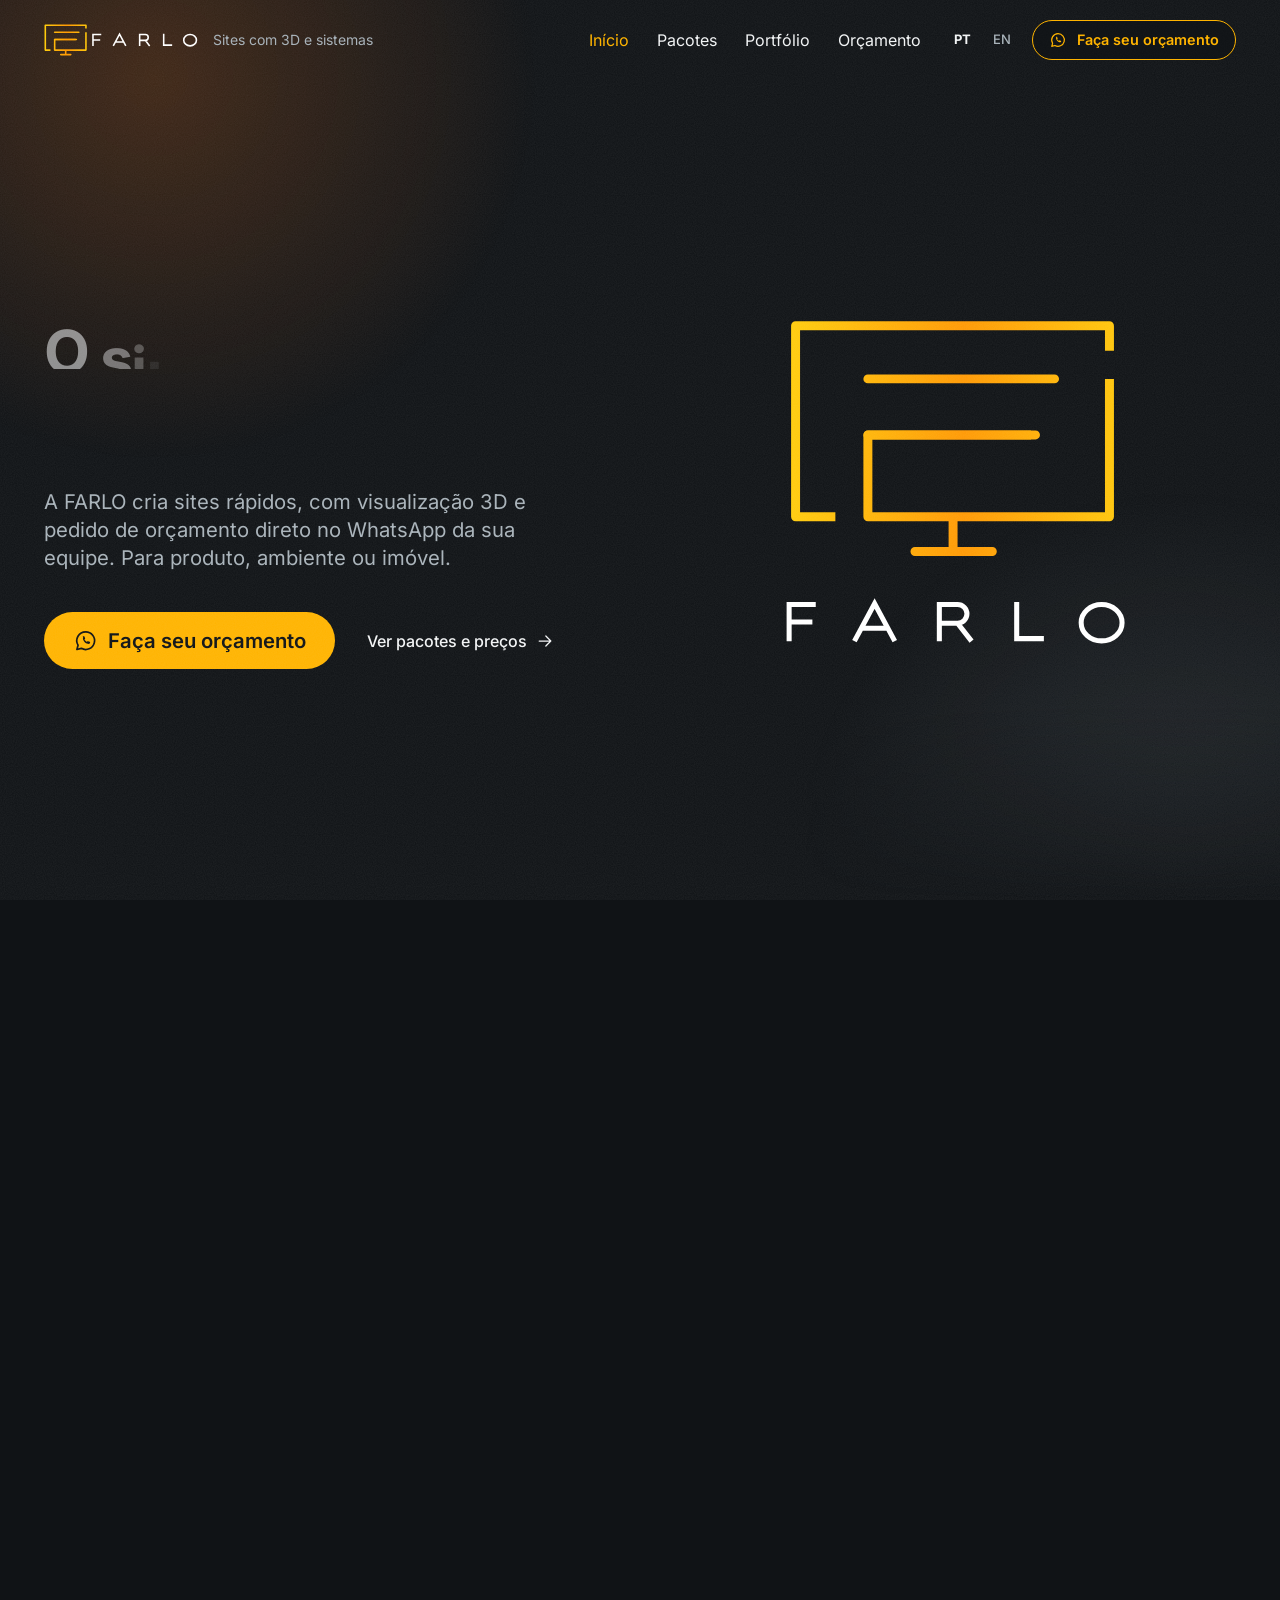
==== commit 12ca42af: "site: todo contato passa pela página de orçamento - Botões e links de WhatsApp (topo, menu do celula" ====
--- a/index.html
+++ b/index.html
@@ -59,14 +59,14 @@
     <nav class="site-nav" aria-label="Principal" data-i18n-attr="aria-label:nav.aria"><ul class="site-nav__list"><li><a class="roll" href="index.html" data-i18n="nav.home" aria-current="page"><span class="roll__a">Início</span><span class="roll__b" aria-hidden="true">Início</span></a></li><li><a class="roll" href="pacotes.html" data-i18n="nav.packages"><span class="roll__a">Pacotes</span><span class="roll__b" aria-hidden="true">Pacotes</span></a></li><li><a class="roll" href="portfolio.html" data-i18n="nav.work"><span class="roll__a">Portfólio</span><span class="roll__b" aria-hidden="true">Portfólio</span></a></li><li><a class="roll" href="contato.html" data-i18n="nav.contact"><span class="roll__a">Orçamento</span><span class="roll__b" aria-hidden="true">Orçamento</span></a></li></ul></nav>
     <div class="site-header__tools">
       <div class="lang" role="group" aria-label="Idioma" data-i18n-attr="aria-label:lang.aria"><a class="lang__link" lang="pt-BR" hreflang="pt-BR" href="index.html" data-lang-switch="pt" aria-label="Português" aria-current="true">PT</a><a class="lang__link" lang="en" hreflang="en" href="en/index.html" data-lang-switch="en" aria-label="English">EN</a></div>
-      <a class="btn btn--wa btn--sm btn--header" href="https://wa.me/5562992617854?text=Ol%C3%A1%21%20Vim%20pelo%20site%20da%20FARLO%20e%20quero%20um%20site%20para%20a%20minha%20empresa." data-wa target="_blank" rel="noopener noreferrer" aria-label="Falar com a FARLO no WhatsApp (abre em nova aba)" data-i18n-attr="aria-label:wa.aria"><svg class="icon" viewBox="0 0 24 24" aria-hidden="true" focusable="false"><path d="M12 3.6a8.4 8.4 0 0 0-7.2 12.7L3.7 20.4l4.2-1.1A8.4 8.4 0 1 0 12 3.6Z" fill="none" stroke="currentColor" stroke-width="1.6" stroke-linejoin="round"/><path d="M9.2 8.2c.2-.4.5-.4.7-.4h.5c.2 0 .4.1.5.4l.6 1.5c.1.2 0 .5-.1.6l-.5.6c.4.9 1.3 1.8 2.2 2.2l.6-.5c.2-.1.4-.2.6-.1l1.5.6c.3.1.4.3.4.5v.5c0 .2 0 .5-.4.7-.5.3-1.2.4-1.9.2-2.1-.6-3.8-2.3-4.4-4.4-.2-.7-.1-1.4.2-1.9Z" fill="currentColor"/></svg><span class="btn__text" data-i18n="wa.label">WhatsApp</span></a>
+      <a class="btn btn--wa btn--sm btn--header" href="contato.html#form-title" aria-label="Faça seu orçamento" data-i18n-attr="aria-label:cta.quote"><svg class="icon" viewBox="0 0 24 24" aria-hidden="true" focusable="false"><path d="M12 3.6a8.4 8.4 0 0 0-7.2 12.7L3.7 20.4l4.2-1.1A8.4 8.4 0 1 0 12 3.6Z" fill="none" stroke="currentColor" stroke-width="1.6" stroke-linejoin="round"/><path d="M9.2 8.2c.2-.4.5-.4.7-.4h.5c.2 0 .4.1.5.4l.6 1.5c.1.2 0 .5-.1.6l-.5.6c.4.9 1.3 1.8 2.2 2.2l.6-.5c.2-.1.4-.2.6-.1l1.5.6c.3.1.4.3.4.5v.5c0 .2 0 .5-.4.7-.5.3-1.2.4-1.9.2-2.1-.6-3.8-2.3-4.4-4.4-.2-.7-.1-1.4.2-1.9Z" fill="currentColor"/></svg><span class="btn__text" data-i18n="cta.quote">Faça seu orçamento</span></a>
       <button class="menu-btn" type="button" aria-expanded="false" aria-controls="menu" data-menu-toggle><span class="menu-btn__open" data-i18n="nav.menu">Menu</span><span class="menu-btn__close" data-i18n="nav.close">Fechar</span></button>
     </div>
   </div>
 </header>
 <div class="menu" id="menu" role="dialog" aria-modal="true" aria-label="Menu de navegação" data-i18n-attr="aria-label:nav.panel" hidden>
   <nav class="menu__nav" aria-label="Principal" data-i18n-attr="aria-label:nav.aria"><ul class="menu__list"><li><a href="index.html" data-i18n="nav.home" aria-current="page">Início</a></li><li><a href="pacotes.html" data-i18n="nav.packages">Pacotes</a></li><li><a href="portfolio.html" data-i18n="nav.work">Portfólio</a></li><li><a href="contato.html" data-i18n="nav.contact">Orçamento</a></li></ul></nav>
-  <div class="menu__foot"><div class="lang" role="group" aria-label="Idioma" data-i18n-attr="aria-label:lang.aria"><a class="lang__link" lang="pt-BR" hreflang="pt-BR" href="index.html" data-lang-switch="pt" aria-label="Português" aria-current="true">PT</a><a class="lang__link" lang="en" hreflang="en" href="en/index.html" data-lang-switch="en" aria-label="English">EN</a></div><a class="btn btn--wa " href="https://wa.me/5562992617854?text=Ol%C3%A1%21%20Vim%20pelo%20site%20da%20FARLO%20e%20quero%20um%20site%20para%20a%20minha%20empresa." data-wa target="_blank" rel="noopener noreferrer" aria-label="Falar com a FARLO no WhatsApp (abre em nova aba)" data-i18n-attr="aria-label:wa.aria"><svg class="icon" viewBox="0 0 24 24" aria-hidden="true" focusable="false"><path d="M12 3.6a8.4 8.4 0 0 0-7.2 12.7L3.7 20.4l4.2-1.1A8.4 8.4 0 1 0 12 3.6Z" fill="none" stroke="currentColor" stroke-width="1.6" stroke-linejoin="round"/><path d="M9.2 8.2c.2-.4.5-.4.7-.4h.5c.2 0 .4.1.5.4l.6 1.5c.1.2 0 .5-.1.6l-.5.6c.4.9 1.3 1.8 2.2 2.2l.6-.5c.2-.1.4-.2.6-.1l1.5.6c.3.1.4.3.4.5v.5c0 .2 0 .5-.4.7-.5.3-1.2.4-1.9.2-2.1-.6-3.8-2.3-4.4-4.4-.2-.7-.1-1.4.2-1.9Z" fill="currentColor"/></svg><span class="btn__text" data-i18n="wa.label">WhatsApp</span></a></div>
+  <div class="menu__foot"><div class="lang" role="group" aria-label="Idioma" data-i18n-attr="aria-label:lang.aria"><a class="lang__link" lang="pt-BR" hreflang="pt-BR" href="index.html" data-lang-switch="pt" aria-label="Português" aria-current="true">PT</a><a class="lang__link" lang="en" hreflang="en" href="en/index.html" data-lang-switch="en" aria-label="English">EN</a></div><a class="btn btn--wa" href="contato.html#form-title"><svg class="icon" viewBox="0 0 24 24" aria-hidden="true" focusable="false"><path d="M12 3.6a8.4 8.4 0 0 0-7.2 12.7L3.7 20.4l4.2-1.1A8.4 8.4 0 1 0 12 3.6Z" fill="none" stroke="currentColor" stroke-width="1.6" stroke-linejoin="round"/><path d="M9.2 8.2c.2-.4.5-.4.7-.4h.5c.2 0 .4.1.5.4l.6 1.5c.1.2 0 .5-.1.6l-.5.6c.4.9 1.3 1.8 2.2 2.2l.6-.5c.2-.1.4-.2.6-.1l1.5.6c.3.1.4.3.4.5v.5c0 .2 0 .5-.4.7-.5.3-1.2.4-1.9.2-2.1-.6-3.8-2.3-4.4-4.4-.2-.7-.1-1.4.2-1.9Z" fill="currentColor"/></svg><span class="btn__text" data-i18n="cta.quote">Faça seu orçamento</span></a></div>
 </div>
 <div id="smooth-wrapper" data-fx="smooth">
 <div id="smooth-content">
@@ -77,7 +77,7 @@
     <div class="hero__copy">
       <h1 class="display hero__title" id="hero-title" data-fx="split" data-fx-type="lines,chars" data-fx-stagger=".03" data-i18n="hero.title">O site onde o cliente explora o que você vende.</h1>
       <p class="t-lg hero__sub" data-i18n="hero.sub">A FARLO cria sites rápidos, com visualização 3D e pedido de orçamento direto no WhatsApp da sua equipe. Para produto, ambiente ou imóvel.</p>
-      <div class="hero__actions"><a class="btn btn--wa btn--lg" href="https://wa.me/5562992617854?text=Ol%C3%A1%21%20Vim%20pelo%20site%20da%20FARLO%20e%20quero%20um%20site%20para%20a%20minha%20empresa." data-wa target="_blank" rel="noopener noreferrer" aria-label="Falar com a FARLO no WhatsApp (abre em nova aba)" data-i18n-attr="aria-label:wa.aria" data-fx="magnetic"><svg class="icon" viewBox="0 0 24 24" aria-hidden="true" focusable="false"><path d="M12 3.6a8.4 8.4 0 0 0-7.2 12.7L3.7 20.4l4.2-1.1A8.4 8.4 0 1 0 12 3.6Z" fill="none" stroke="currentColor" stroke-width="1.6" stroke-linejoin="round"/><path d="M9.2 8.2c.2-.4.5-.4.7-.4h.5c.2 0 .4.1.5.4l.6 1.5c.1.2 0 .5-.1.6l-.5.6c.4.9 1.3 1.8 2.2 2.2l.6-.5c.2-.1.4-.2.6-.1l1.5.6c.3.1.4.3.4.5v.5c0 .2 0 .5-.4.7-.5.3-1.2.4-1.9.2-2.1-.6-3.8-2.3-4.4-4.4-.2-.7-.1-1.4.2-1.9Z" fill="currentColor"/></svg><span class="btn__text" data-i18n="hero.cta">Falar no WhatsApp</span></a><a class="link-arrow" href="pacotes.html"><span data-i18n="hero.link">Ver pacotes e preços</span><svg class="icon" viewBox="0 0 24 24" aria-hidden="true" focusable="false"><path d="M5 12h14M13 6l6 6-6 6" fill="none" stroke="currentColor" stroke-width="1.5" stroke-linecap="round" stroke-linejoin="round"/></svg></a></div>
+      <div class="hero__actions"><a class="btn btn--wa btn--lg" href="contato.html#form-title"><svg class="icon" viewBox="0 0 24 24" aria-hidden="true" focusable="false"><path d="M12 3.6a8.4 8.4 0 0 0-7.2 12.7L3.7 20.4l4.2-1.1A8.4 8.4 0 1 0 12 3.6Z" fill="none" stroke="currentColor" stroke-width="1.6" stroke-linejoin="round"/><path d="M9.2 8.2c.2-.4.5-.4.7-.4h.5c.2 0 .4.1.5.4l.6 1.5c.1.2 0 .5-.1.6l-.5.6c.4.9 1.3 1.8 2.2 2.2l.6-.5c.2-.1.4-.2.6-.1l1.5.6c.3.1.4.3.4.5v.5c0 .2 0 .5-.4.7-.5.3-1.2.4-1.9.2-2.1-.6-3.8-2.3-4.4-4.4-.2-.7-.1-1.4.2-1.9Z" fill="currentColor"/></svg><span class="btn__text" data-i18n="cta.quote">Faça seu orçamento</span></a><a class="link-arrow" href="pacotes.html"><span data-i18n="hero.link">Ver pacotes e preços</span><svg class="icon" viewBox="0 0 24 24" aria-hidden="true" focusable="false"><path d="M5 12h14M13 6l6 6-6 6" fill="none" stroke="currentColor" stroke-width="1.5" stroke-linecap="round" stroke-linejoin="round"/></svg></a></div>
     </div>
     <div class="hero__stage" data-hero3d data-three="js/vendor/three.min.js">
       <div class="hero__fallback" aria-hidden="true"><img src="assets/img/logo/farlo-logo-stacked.svg" width="628" height="596" alt=""></div>
@@ -218,8 +218,8 @@
 <section class="section cta" id="cta" aria-labelledby="cta-title">
   <div class="container cta__inner">
     <h2 class="display cta__title" id="cta-title" data-fx="reveal" data-i18n="cta.title">Vamos colocar a sua empresa no ar?</h2>
-    <p class="t-lg cta__text" data-i18n="cta.text">Chame no WhatsApp, conte o que a sua empresa faz e a gente indica o pacote.</p>
-    <div class="cta__actions"><a class="btn btn--wa btn--lg" href="https://wa.me/5562992617854?text=Ol%C3%A1%21%20Vim%20pelo%20site%20da%20FARLO%20e%20quero%20um%20site%20para%20a%20minha%20empresa." data-wa target="_blank" rel="noopener noreferrer" aria-label="Falar com a FARLO no WhatsApp (abre em nova aba)" data-i18n-attr="aria-label:wa.aria" data-fx="magnetic"><svg class="icon" viewBox="0 0 24 24" aria-hidden="true" focusable="false"><path d="M12 3.6a8.4 8.4 0 0 0-7.2 12.7L3.7 20.4l4.2-1.1A8.4 8.4 0 1 0 12 3.6Z" fill="none" stroke="currentColor" stroke-width="1.6" stroke-linejoin="round"/><path d="M9.2 8.2c.2-.4.5-.4.7-.4h.5c.2 0 .4.1.5.4l.6 1.5c.1.2 0 .5-.1.6l-.5.6c.4.9 1.3 1.8 2.2 2.2l.6-.5c.2-.1.4-.2.6-.1l1.5.6c.3.1.4.3.4.5v.5c0 .2 0 .5-.4.7-.5.3-1.2.4-1.9.2-2.1-.6-3.8-2.3-4.4-4.4-.2-.7-.1-1.4.2-1.9Z" fill="currentColor"/></svg><span class="btn__text" data-i18n="wa.label">WhatsApp</span></a></div>
+    <p class="t-lg cta__text" data-i18n="cta.text">Monte seu orçamento em três perguntas e a gente responde pelo WhatsApp.</p>
+    <div class="cta__actions"><a class="btn btn--wa btn--lg" href="contato.html#form-title"><svg class="icon" viewBox="0 0 24 24" aria-hidden="true" focusable="false"><path d="M12 3.6a8.4 8.4 0 0 0-7.2 12.7L3.7 20.4l4.2-1.1A8.4 8.4 0 1 0 12 3.6Z" fill="none" stroke="currentColor" stroke-width="1.6" stroke-linejoin="round"/><path d="M9.2 8.2c.2-.4.5-.4.7-.4h.5c.2 0 .4.1.5.4l.6 1.5c.1.2 0 .5-.1.6l-.5.6c.4.9 1.3 1.8 2.2 2.2l.6-.5c.2-.1.4-.2.6-.1l1.5.6c.3.1.4.3.4.5v.5c0 .2 0 .5-.4.7-.5.3-1.2.4-1.9.2-2.1-.6-3.8-2.3-4.4-4.4-.2-.7-.1-1.4.2-1.9Z" fill="currentColor"/></svg><span class="btn__text" data-i18n="cta.quote">Faça seu orçamento</span></a></div>
   </div>
 </section>
 </main>
@@ -228,7 +228,7 @@
     <div><p class="site-footer__mark">FARLO</p><p class="site-footer__made"><span data-i18n="footer.made">Construído com método pela FARLO</span> · 2026</p></div>
     <nav aria-label="Rodapé" data-i18n-attr="aria-label:footer.nav"><ul class="site-footer__list"><li><a href="index.html" data-i18n="nav.home">Início</a></li><li><a href="pacotes.html" data-i18n="nav.packages">Pacotes</a></li><li><a href="portfolio.html" data-i18n="nav.work">Portfólio</a></li><li><a href="contato.html" data-i18n="nav.contact">Orçamento</a></li></ul></nav>
     <div><p class="overline" data-i18n="footer.contacts">Contatos</p><ul class="site-footer__list">
-      <li><a href="https://wa.me/5562992617854?text=Ol%C3%A1%21%20Vim%20pelo%20site%20da%20FARLO%20e%20quero%20um%20site%20para%20a%20minha%20empresa." data-wa target="_blank" rel="noopener noreferrer">WhatsApp</a></li>
+      <li><a href="contato.html#form-title">WhatsApp</a></li>
       <li><a href="https://www.instagram.com/matheus.farlo/" target="_blank" rel="noopener noreferrer">Instagram</a></li>
       <li><a href="mailto:contato@farlo.online">E-mail</a></li>
       </ul></div>
--- a/css/main.css
+++ b/css/main.css
@@ -600,6 +600,11 @@
 .page-nav { display: flex; flex-wrap: wrap; gap: .5rem; margin-top: 1.75rem; }
 .page-nav .chip3d { text-decoration: none; display: inline-flex; align-items: center; font: inherit; font-size: .85rem; font-weight: 600; color: var(--muted); background: var(--c-800); border: 1px solid var(--border); border-radius: var(--radius-pill); padding: .45rem 1rem; min-height: 2.25rem; }
 .page-nav .chip3d:hover { color: var(--lime); border-color: var(--lime); }
+.page-nav { gap: .75rem; }
+.page-nav .chip3d { gap: .5rem; font-size: .95rem; color: var(--lime); border-color: color-mix(in srgb, var(--lime) 60%, transparent); background: color-mix(in srgb, var(--lime) 8%, var(--c-800)); padding: .6rem 1.25rem; min-height: 2.75rem; cursor: pointer; transition: background-color var(--t-fast) var(--ease), color var(--t-fast) var(--ease), transform var(--t-fast) var(--ease); }
+.page-nav .chip3d::after { content: "\2193"; font-weight: 700; transition: transform var(--t-fast) var(--ease); }
+.page-nav .chip3d:hover, .page-nav .chip3d:focus-visible { background: var(--lime); color: var(--on-accent); border-color: var(--lime); }
+.page-nav .chip3d:hover::after { transform: translateY(2px); }
 .packs-page > .container > h2 { margin-bottom: 1.5rem; }
 .automations { border-top: 1px solid var(--border); scroll-margin-top: var(--header-h); }
 #sites { scroll-margin-top: var(--header-h); }
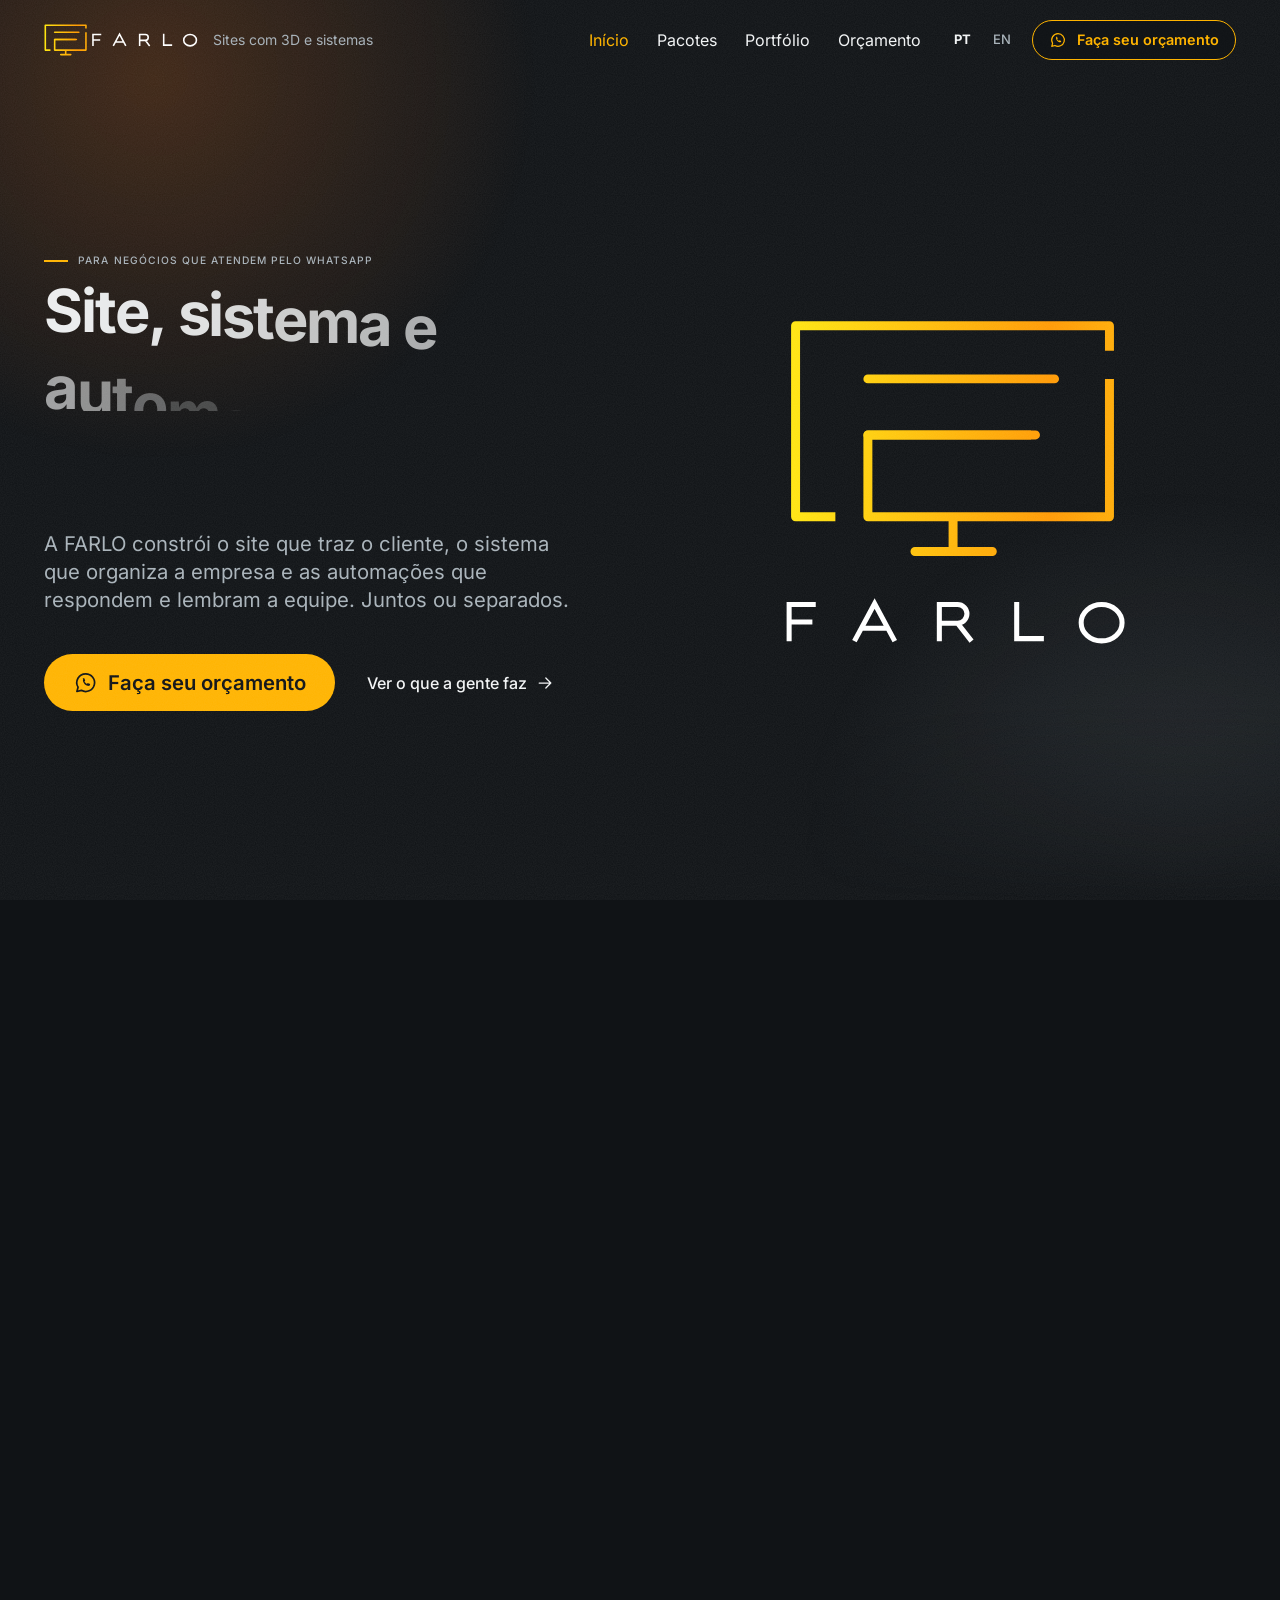
==== commit f6ad27bc: "home v2: três linhas (sites, sistemas, automações) - nova seção "portas" (3 cartões por intenção) lo" ====
--- a/index.html
+++ b/index.html
@@ -5,8 +5,8 @@
 <meta http-equiv="Content-Security-Policy" content="default-src 'self'; script-src 'self'; style-src 'self'; img-src 'self' data: blob:; font-src 'self'; media-src 'self'; connect-src 'self' blob:; worker-src 'self' blob:; object-src 'none'; base-uri 'self'; form-action 'self'">
 <meta name="referrer" content="strict-origin-when-cross-origin">
 <meta name="viewport" content="width=device-width, initial-scale=1">
-<title>FARLO | Sites com 3D e sistemas para empresas</title>
-<meta name="description" content="A FARLO cria sites rápidos com visualização 3D e sistemas sob medida. O cliente explora o seu produto, ambiente ou imóvel e pede orçamento direto no WhatsApp.">
+<title>FARLO | Sites, sistemas e automações para o seu negócio</title>
+<meta name="description" content="A FARLO faz sites, sistemas e automações para negócios que atendem pelo WhatsApp. Juntos ou separados. Site a partir de R$ 499.">
 
 <meta name="theme-color" content="#101316">
 <meta name="color-scheme" content="dark">
@@ -16,8 +16,8 @@
 <link rel="alternate" hreflang="x-default" href="https://farlo.online/index.html">
 <meta property="og:type" content="website">
 <meta property="og:site_name" content="FARLO">
-<meta property="og:title" content="FARLO | Sites com 3D e sistemas para empresas">
-<meta property="og:description" content="A FARLO cria sites rápidos com visualização 3D e sistemas sob medida. O cliente explora o seu produto, ambiente ou imóvel e pede orçamento direto no WhatsApp.">
+<meta property="og:title" content="FARLO | Sites, sistemas e automações para o seu negócio">
+<meta property="og:description" content="A FARLO faz sites, sistemas e automações para negócios que atendem pelo WhatsApp. Juntos ou separados. Site a partir de R$ 499.">
 <meta property="og:url" content="https://farlo.online/index.html">
 <meta property="og:locale" content="pt_BR">
 <meta property="og:image" content="https://farlo.online/assets/img/og/og-farlo.jpg">
@@ -48,7 +48,7 @@
 <script defer src="js/fx/process.js"></script>
 <script defer src="js/home3d.js"></script>
 <script defer src="js/main.js"></script>
-<script type="application/ld+json">{"@context":"https://schema.org","@type":"ProfessionalService","name":"FARLO","url":"https://farlo.online/","email":"contato@farlo.online","telephone":"+55-62-99261-7854","image":"https://farlo.online/assets/img/og/og-farlo.jpg","sameAs":["https://www.instagram.com/matheus.farlo/"],"description":"A FARLO cria sites rápidos com visualização 3D e sistemas sob medida. O cliente explora o seu produto, ambiente ou imóvel e pede orçamento direto no WhatsApp.","inLanguage":"pt-BR"}</script>
+<script type="application/ld+json">{"@context":"https://schema.org","@type":"ProfessionalService","name":"FARLO","url":"https://farlo.online/","email":"contato@farlo.online","telephone":"+55-62-99261-7854","image":"https://farlo.online/assets/img/og/og-farlo.jpg","sameAs":["https://www.instagram.com/matheus.farlo/"],"description":"A FARLO faz sites, sistemas e automações para negócios que atendem pelo WhatsApp. Juntos ou separados. Site a partir de R$ 499.","inLanguage":"pt-BR"}</script>
 </head>
 <body data-page="home" data-lang="pt" data-root="">
 <a class="skip-link" href="#main" data-i18n="skip">Pular para o conteúdo</a>
@@ -75,9 +75,10 @@
   <div class="hero__glow" aria-hidden="true"></div>
   <div class="container hero__top hero__grid">
     <div class="hero__copy">
-      <h1 class="display hero__title" id="hero-title" data-fx="split" data-fx-type="lines,chars" data-fx-stagger=".03" data-i18n="hero.title">O site onde o cliente explora o que você vende.</h1>
-      <p class="t-lg hero__sub" data-i18n="hero.sub">A FARLO cria sites rápidos, com visualização 3D e pedido de orçamento direto no WhatsApp da sua equipe. Para produto, ambiente ou imóvel.</p>
-      <div class="hero__actions"><a class="btn btn--wa btn--lg" href="contato.html#form-title"><svg class="icon" viewBox="0 0 24 24" aria-hidden="true" focusable="false"><path d="M12 3.6a8.4 8.4 0 0 0-7.2 12.7L3.7 20.4l4.2-1.1A8.4 8.4 0 1 0 12 3.6Z" fill="none" stroke="currentColor" stroke-width="1.6" stroke-linejoin="round"/><path d="M9.2 8.2c.2-.4.5-.4.7-.4h.5c.2 0 .4.1.5.4l.6 1.5c.1.2 0 .5-.1.6l-.5.6c.4.9 1.3 1.8 2.2 2.2l.6-.5c.2-.1.4-.2.6-.1l1.5.6c.3.1.4.3.4.5v.5c0 .2 0 .5-.4.7-.5.3-1.2.4-1.9.2-2.1-.6-3.8-2.3-4.4-4.4-.2-.7-.1-1.4.2-1.9Z" fill="currentColor"/></svg><span class="btn__text" data-i18n="cta.quote">Faça seu orçamento</span></a><a class="link-arrow" href="pacotes.html"><span data-i18n="hero.link">Ver pacotes e preços</span><svg class="icon" viewBox="0 0 24 24" aria-hidden="true" focusable="false"><path d="M5 12h14M13 6l6 6-6 6" fill="none" stroke="currentColor" stroke-width="1.5" stroke-linecap="round" stroke-linejoin="round"/></svg></a></div>
+      <p class="overline hero__label" data-i18n="hero.label">Para negócios que atendem pelo WhatsApp</p>
+      <h1 class="display hero__title" id="hero-title" data-fx="split" data-fx-type="lines,chars" data-fx-stagger=".03" data-i18n="hero.title">Site, sistema e automação para quem atende pelo WhatsApp.</h1>
+      <p class="t-lg hero__sub" data-i18n="hero.sub">A FARLO constrói o site que traz o cliente, o sistema que organiza a empresa e as automações que respondem e lembram a equipe. Juntos ou separados.</p>
+      <div class="hero__actions"><a class="btn btn--wa btn--lg" href="contato.html#form-title"><svg class="icon" viewBox="0 0 24 24" aria-hidden="true" focusable="false"><path d="M12 3.6a8.4 8.4 0 0 0-7.2 12.7L3.7 20.4l4.2-1.1A8.4 8.4 0 1 0 12 3.6Z" fill="none" stroke="currentColor" stroke-width="1.6" stroke-linejoin="round"/><path d="M9.2 8.2c.2-.4.5-.4.7-.4h.5c.2 0 .4.1.5.4l.6 1.5c.1.2 0 .5-.1.6l-.5.6c.4.9 1.3 1.8 2.2 2.2l.6-.5c.2-.1.4-.2.6-.1l1.5.6c.3.1.4.3.4.5v.5c0 .2 0 .5-.4.7-.5.3-1.2.4-1.9.2-2.1-.6-3.8-2.3-4.4-4.4-.2-.7-.1-1.4.2-1.9Z" fill="currentColor"/></svg><span class="btn__text" data-i18n="cta.quote">Faça seu orçamento</span></a><a class="link-arrow" href="pacotes.html"><span data-i18n="hero.link">Ver o que a gente faz</span><svg class="icon" viewBox="0 0 24 24" aria-hidden="true" focusable="false"><path d="M5 12h14M13 6l6 6-6 6" fill="none" stroke="currentColor" stroke-width="1.5" stroke-linecap="round" stroke-linejoin="round"/></svg></a></div>
     </div>
     <div class="hero__stage" data-hero3d data-three="js/vendor/three.min.js">
       <div class="hero__fallback" aria-hidden="true"><img src="assets/img/logo/farlo-logo-stacked.svg" width="628" height="596" alt=""></div>
@@ -93,45 +94,71 @@
   </div>
 </section>
 
-<div class="strip" aria-hidden="true"><div class="strip__track"><span class="strip__item" data-i18n="strip.1">Imóveis</span><span class="strip__item" data-i18n="strip.2">Produtos</span><span class="strip__item" data-i18n="strip.3">Lojas</span><span class="strip__item" data-i18n="strip.4">Serviços</span><span class="strip__item" data-i18n="strip.5">Indústria</span><span class="strip__item" data-i18n="strip.6">Saúde e beleza</span><span class="strip__item" data-i18n="strip.7">Eventos</span><span class="strip__item" data-i18n="strip.8">Marcas</span><span class="strip__item" data-i18n="strip.1">Imóveis</span><span class="strip__item" data-i18n="strip.2">Produtos</span><span class="strip__item" data-i18n="strip.3">Lojas</span><span class="strip__item" data-i18n="strip.4">Serviços</span><span class="strip__item" data-i18n="strip.5">Indústria</span><span class="strip__item" data-i18n="strip.6">Saúde e beleza</span><span class="strip__item" data-i18n="strip.7">Eventos</span><span class="strip__item" data-i18n="strip.8">Marcas</span></div></div>
+<div class="strip" aria-hidden="true"><div class="strip__track"><span class="strip__item" data-i18n="strip.1">Sites</span><span class="strip__item" data-i18n="strip.2">Sistemas</span><span class="strip__item" data-i18n="strip.3">Automações</span><span class="strip__item" data-i18n="strip.4">Estoque e caixa</span><span class="strip__item" data-i18n="strip.5">Agenda</span><span class="strip__item" data-i18n="strip.6">Pedidos</span><span class="strip__item" data-i18n="strip.7">3D</span><span class="strip__item" data-i18n="strip.8">WhatsApp</span><span class="strip__item" data-i18n="strip.1">Sites</span><span class="strip__item" data-i18n="strip.2">Sistemas</span><span class="strip__item" data-i18n="strip.3">Automações</span><span class="strip__item" data-i18n="strip.4">Estoque e caixa</span><span class="strip__item" data-i18n="strip.5">Agenda</span><span class="strip__item" data-i18n="strip.6">Pedidos</span><span class="strip__item" data-i18n="strip.7">3D</span><span class="strip__item" data-i18n="strip.8">WhatsApp</span></div></div>
+
+<section class="section portas" id="portas" aria-labelledby="portas-title">
+  <div class="container">
+    <p class="overline" data-i18n="portas.label">Por onde você quer começar?</p>
+    <h2 class="t-3xl" id="portas-title" data-fx="reveal" data-i18n="portas.title">O que mais pesa na sua empresa hoje?</h2>
+    <ul class="portas__list" role="list" data-fx="reveal-batch" data-fx-stagger=".08">
+      <li class="panel porta porta--sites"><svg class="niche__icon" viewBox="0 0 24 24" aria-hidden="true" focusable="false" fill="none" stroke="currentColor" stroke-width="1.5" stroke-linecap="round" stroke-linejoin="round"><path d="M3.5 5.5h17v13h-17zM3.5 9h17M6.5 7.25h.01M9 7.25h.01" /></svg><p class="porta__line" data-i18n="portas.1.line">Sites</p><h3 class="porta__title" data-i18n="portas.1.title">Quero mais clientes</h3><p class="muted" data-i18n="portas.1.text">Um site rápido, com 3D quando fizer sentido, para quem pesquisa encontrar você e pedir orçamento.</p><p class="porta__foot"><a class="link-arrow porta__link" href="pacotes.html#sites"><span data-i18n="portas.1.link">Ver sites</span><svg class="icon" viewBox="0 0 24 24" aria-hidden="true" focusable="false"><path d="M5 12h14M13 6l6 6-6 6" fill="none" stroke="currentColor" stroke-width="1.5" stroke-linecap="round" stroke-linejoin="round"/></svg></a></p></li>
+      <li class="panel porta porta--auto"><svg class="niche__icon" viewBox="0 0 24 24" aria-hidden="true" focusable="false" fill="none" stroke="currentColor" stroke-width="1.5" stroke-linecap="round" stroke-linejoin="round"><path d="M13 3 5 13.5h6L10 21l8-10.5h-6z" /></svg><p class="porta__line" data-i18n="portas.2.line">Automações</p><h3 class="porta__title" data-i18n="portas.2.title">Quero parar de perder contato</h3><p class="muted" data-i18n="portas.2.text">Resposta automática no WhatsApp, avisos à equipe e lembretes de retorno para ninguém ficar sem resposta.</p><p class="porta__foot"><a class="link-arrow porta__link" href="pacotes.html#sistemas"><span data-i18n="portas.2.link">Ver automações</span><svg class="icon" viewBox="0 0 24 24" aria-hidden="true" focusable="false"><path d="M5 12h14M13 6l6 6-6 6" fill="none" stroke="currentColor" stroke-width="1.5" stroke-linecap="round" stroke-linejoin="round"/></svg></a></p></li>
+      <li class="panel porta porta--sys"><svg class="niche__icon" viewBox="0 0 24 24" aria-hidden="true" focusable="false" fill="none" stroke="currentColor" stroke-width="1.5" stroke-linecap="round" stroke-linejoin="round"><path d="M4 4h7v7H4zM13 4h7v4h-7zM13 10h7v10h-7zM4 13h7v7H4z" /></svg><p class="porta__line" data-i18n="portas.3.line">Sistemas</p><h3 class="porta__title" data-i18n="portas.3.title">Quero controlar a minha empresa</h3><p class="muted" data-i18n="portas.3.text">Estoque e caixa, pedidos, agenda e um painel feitos para a sua rotina.</p><p class="porta__foot"><a class="link-arrow porta__link" href="pacotes.html#sistemas"><span data-i18n="portas.3.link">Ver sistemas</span><svg class="icon" viewBox="0 0 24 24" aria-hidden="true" focusable="false"><path d="M5 12h14M13 6l6 6-6 6" fill="none" stroke="currentColor" stroke-width="1.5" stroke-linecap="round" stroke-linejoin="round"/></svg></a></p></li>
+    </ul>
+  </div>
+</section>
 
 <section class="section niches" id="niches" aria-labelledby="niches-title">
   <div class="container">
-    <p class="overline" data-i18n="niches.label">3D para qualquer negócio</p>
-    <h2 class="t-3xl" id="niches-title" data-fx="reveal" data-i18n="niches.title">O cliente vê cada detalhe antes de falar com você.</h2>
-    <ul class="niches__list" role="list" data-fx="reveal-batch" data-fx-stagger=".08">
-      <li class="panel niche"><svg class="niche__icon" viewBox="0 0 24 24" aria-hidden="true" focusable="false" fill="none" stroke="currentColor" stroke-width="1.5" stroke-linecap="round" stroke-linejoin="round"><path d="M3.5 11 12 4l8.5 7M5.5 9.7V20h13V9.7M10 20v-5h4v5" /></svg><h3 class="panel__title" data-i18n="niches.1.title">Imóveis e empreendimentos</h3><p class="muted" data-i18n="niches.1.text">O cliente entra nos pavimentos, troca os acabamentos e vê a casa de dia e de noite.</p></li>
-      <li class="panel niche"><svg class="niche__icon" viewBox="0 0 24 24" aria-hidden="true" focusable="false" fill="none" stroke="currentColor" stroke-width="1.5" stroke-linecap="round" stroke-linejoin="round"><path d="M12 3 4 7.2v9.6L12 21l8-4.2V7.2zM4 7.2l8 4.3 8-4.3M12 11.5V21" /></svg><h3 class="panel__title" data-i18n="niches.2.title">Produtos</h3><p class="muted" data-i18n="niches.2.text">Ele gira a peça, aproxima no detalhe e tira a dúvida sozinho.</p></li>
-      <li class="panel niche"><svg class="niche__icon" viewBox="0 0 24 24" aria-hidden="true" focusable="false" fill="none" stroke="currentColor" stroke-width="1.5" stroke-linecap="round" stroke-linejoin="round"><path d="M4 9.5 5.5 4h13L20 9.5M4 9.5h16M4 9.5a2.7 2.7 0 0 0 5.3 0 2.7 2.7 0 0 0 5.4 0 2.7 2.7 0 0 0 5.3 0M5.5 12.5V20h13v-7.5M10 20v-4.5h4V20" /></svg><h3 class="panel__title" data-i18n="niches.3.title">Ambientes e lojas</h3><p class="muted" data-i18n="niches.3.text">Um passeio pelo espaço antes da visita.</p></li>
-    </ul>
-  </div>
-</section>
-
-<section class="section demo3d" id="residencia" aria-labelledby="res-title">
+    <p class="overline" data-i18n="niches.label">Para quem atende pelo WhatsApp</p>
+    <h2 class="t-3xl" id="niches-title" data-fx="reveal" data-i18n="niches.title">Se o seu cliente chama no WhatsApp, a gente tem o que fazer.</h2>
+    <ul class="niches__list niches__list--4" role="list" data-fx="reveal-batch" data-fx-stagger=".08">
+      <li class="panel niche"><svg class="niche__icon" viewBox="0 0 24 24" aria-hidden="true" focusable="false" fill="none" stroke="currentColor" stroke-width="1.5" stroke-linecap="round" stroke-linejoin="round"><path d="M4 9.5 5.5 4h13L20 9.5M4 9.5h16M4 9.5a2.7 2.7 0 0 0 5.3 0 2.7 2.7 0 0 0 5.4 0 2.7 2.7 0 0 0 5.3 0M5.5 12.5V20h13v-7.5M10 20v-4.5h4V20" /></svg><h3 class="panel__title" data-i18n="niches.1.title">Lojas e distribuidoras</h3><p class="muted" data-i18n="niches.1.text">Controle de estoque e caixa num só lugar e um site para o cliente ver o que você vende.</p></li>
+      <li class="panel niche"><svg class="niche__icon" viewBox="0 0 24 24" aria-hidden="true" focusable="false" fill="none" stroke="currentColor" stroke-width="1.5" stroke-linecap="round" stroke-linejoin="round"><path d="M3.5 11 12 4l8.5 7M5.5 9.7V20h13V9.7M10 20v-5h4v5" /></svg><h3 class="panel__title" data-i18n="niches.2.title">Imóveis e empreendimentos</h3><p class="muted" data-i18n="niches.2.text">O cliente entra na casa em 3D antes da visita, e a equipe recebe lembrete para retornar a quem pediu informação.</p></li>
+      <li class="panel niche"><svg class="niche__icon" viewBox="0 0 24 24" aria-hidden="true" focusable="false" fill="none" stroke="currentColor" stroke-width="1.5" stroke-linecap="round" stroke-linejoin="round"><path d="M4 6h16v14H4zM4 10h16M8 3.5V7M16 3.5V7M8 14h2M14 14h2M8 17h2" /></svg><h3 class="panel__title" data-i18n="niches.3.title">Saúde, beleza e serviços</h3><p class="muted" data-i18n="niches.3.text">Agenda com confirmação, lembrete para o cliente e resposta automática quando a equipe está ocupada.</p></li>
+      <li class="panel niche"><svg class="niche__icon" viewBox="0 0 24 24" aria-hidden="true" focusable="false" fill="none" stroke="currentColor" stroke-width="1.5" stroke-linecap="round" stroke-linejoin="round"><path d="M12 3 4 7.2v9.6L12 21l8-4.2V7.2zM4 7.2l8 4.3 8-4.3M12 11.5V21" /></svg><h3 class="panel__title" data-i18n="niches.4.title">Produtos e indústria</h3><p class="muted" data-i18n="niches.4.text">O cliente gira a peça em 3D, tira a dúvida sozinho e pede o orçamento. Pedidos e estoque ficam organizados no sistema.</p></li>
+    </ul>
+  </div>
+</section>
+
+<section class="section demo3d demos" id="residencia" aria-labelledby="res-title">
   <div class="container">
     <div class="demo3d__head">
-      <div><p class="overline" data-i18n="res.label">Demonstração interativa</p><h2 class="t-3xl" id="res-title" data-fx="reveal" data-i18n="res.title">Teste o 3D agora</h2></div>
-      <p class="t-lg demo3d__text" data-i18n="res.text">Gire a casa, entre no térreo e no andar de cima, troque a fachada e o piso, veja de dia e de noite. No seu site, entra o que você vende.</p>
-    </div>
-    <div class="demo3d__frame" data-embed-3d>
-      <img class="demo3d__poster" src="assets/img/residencia-3d.jpg" width="1280" height="720" loading="lazy" decoding="async" alt="Casa de dois pavimentos com piscina, em modelo 3D interativo" data-i18n-attr="alt:res.alt">
-      <div class="demo3d__veil">
-        <a class="btn btn--wa btn--lg" href="residencia-3d/index.html" data-embed-activate data-src="residencia-3d/index.html?embed=1" data-title="Residência 3D interativa de demonstração"><span class="btn__text" data-i18n="res.cta">Ativar o 3D interativo</span><svg class="icon" viewBox="0 0 24 24" aria-hidden="true" focusable="false"><path d="M5 12h14M13 6l6 6-6 6" fill="none" stroke="currentColor" stroke-width="1.5" stroke-linecap="round" stroke-linejoin="round"/></svg></a>
-        <p class="demo3d__hint" data-i18n="res.hint">O modelo só carrega quando você pedir.</p>
+      <div><p class="overline" data-i18n="res.label">Demonstrações</p><h2 class="t-3xl" id="res-title" data-fx="reveal" data-i18n="res.title">Veja funcionando antes de decidir</h2></div>
+      <p class="t-lg demo3d__text" data-i18n="res.intro">Cada demonstração mostra um exemplo, não um cliente real.</p>
+    </div>
+    <div class="demos__grid">
+      <div class="demos__item demos__item--3d">
+        <h3 class="demos__tag" data-i18n="res.a.tag">Demonstração de site 3D</h3>
+        <p class="muted demos__text" data-i18n="res.text">Gire a casa, entre no térreo e no andar de cima, troque a fachada e o piso, veja de dia e de noite. No seu site, entra o que você vende.</p>
+        <div class="demo3d__frame" data-embed-3d>
+          <img class="demo3d__poster" src="assets/img/residencia-3d.jpg" width="1280" height="720" loading="lazy" decoding="async" alt="Casa de dois pavimentos com piscina, em modelo 3D interativo" data-i18n-attr="alt:res.alt">
+          <div class="demo3d__veil">
+            <a class="btn btn--wa btn--lg" href="residencia-3d/index.html" data-embed-activate data-src="residencia-3d/index.html?embed=1" data-title="Residência 3D interativa de demonstração"><span class="btn__text" data-i18n="res.cta">Ativar o 3D interativo</span><svg class="icon" viewBox="0 0 24 24" aria-hidden="true" focusable="false"><path d="M5 12h14M13 6l6 6-6 6" fill="none" stroke="currentColor" stroke-width="1.5" stroke-linecap="round" stroke-linejoin="round"/></svg></a>
+            <p class="demo3d__hint" data-i18n="res.hint">O modelo só carrega quando você pedir.</p>
+          </div>
+        </div>
+        <p class="demo3d__foot"><a class="link-arrow" href="residencia-3d/index.html"><span data-i18n="res.full">Abrir em tela cheia</span><svg class="icon" viewBox="0 0 24 24" aria-hidden="true" focusable="false"><path d="M5 12h14M13 6l6 6-6 6" fill="none" stroke="currentColor" stroke-width="1.5" stroke-linecap="round" stroke-linejoin="round"/></svg></a><span class="muted" data-i18n="res.note">Funciona no celular e no computador. A visualização 3D é um adicional, com valor a combinar.</span></p>
       </div>
-    </div>
-    <p class="demo3d__foot"><a class="link-arrow" href="residencia-3d/index.html"><span data-i18n="res.full">Abrir em tela cheia</span><svg class="icon" viewBox="0 0 24 24" aria-hidden="true" focusable="false"><path d="M5 12h14M13 6l6 6-6 6" fill="none" stroke="currentColor" stroke-width="1.5" stroke-linecap="round" stroke-linejoin="round"/></svg></a><span class="muted" data-i18n="res.note">Funciona no celular e no computador. A visualização 3D é um adicional, com valor conforme o modelo.</span></p>
+      <div class="demos__item panel demo-sys">
+        <div class="demo-sys__top"><svg class="niche__icon" viewBox="0 0 24 24" aria-hidden="true" focusable="false" fill="none" stroke="currentColor" stroke-width="1.5" stroke-linecap="round" stroke-linejoin="round"><path d="M4 19.5h16M6.5 16v-5M10.5 16V7M14.5 16v-6M18.5 16V5" /></svg><span class="chip chip--soon" data-i18n="res.b.badge">Em breve</span></div>
+        <h3 class="demos__tag" data-i18n="res.b.tag">Demonstração de sistema</h3>
+        <p class="demo-sys__title" data-i18n="res.b.title">Um painel de controle com dados de exemplo</p>
+        <p class="muted" data-i18n="res.b.text">Estamos preparando uma demonstração para você clicar e ver como ficam o painel, o estoque e o caixa. Os dados serão de exemplo.</p>
+        <p class="demo-sys__foot"><a class="btn btn--wa " href="contato.html#form-title"><svg class="icon" viewBox="0 0 24 24" aria-hidden="true" focusable="false"><path d="M12 3.6a8.4 8.4 0 0 0-7.2 12.7L3.7 20.4l4.2-1.1A8.4 8.4 0 1 0 12 3.6Z" fill="none" stroke="currentColor" stroke-width="1.6" stroke-linejoin="round"/><path d="M9.2 8.2c.2-.4.5-.4.7-.4h.5c.2 0 .4.1.5.4l.6 1.5c.1.2 0 .5-.1.6l-.5.6c.4.9 1.3 1.8 2.2 2.2l.6-.5c.2-.1.4-.2.6-.1l1.5.6c.3.1.4.3.4.5v.5c0 .2 0 .5-.4.7-.5.3-1.2.4-1.9.2-2.1-.6-3.8-2.3-4.4-4.4-.2-.7-.1-1.4.2-1.9Z" fill="currentColor"/></svg><span class="btn__text" data-i18n="cta.quote">Faça seu orçamento</span></a></p>
+      </div>
+    </div>
   </div>
 </section>
 
 <section class="section problem" id="problem" aria-labelledby="problem-title">
   <div class="container">
-    <p class="overline" data-i18n="problem.label">Por que ter um site</p>
-    <h2 class="t-3xl problem__title" id="problem-title" data-fx="reveal" data-i18n="problem.title">Quem pesquisa decide rápido.</h2>
+    <p class="overline" data-i18n="problem.label">No dia a dia</p>
+    <h2 class="t-3xl problem__title" id="problem-title" data-fx="reveal" data-i18n="problem.title">Onde a empresa perde tempo e cliente.</h2>
     <ul class="problem__list" role="list" data-fx="reveal-batch" data-fx-stagger=".08">
-      <li class="panel"><h3 class="panel__title" data-i18n="problem.1.title">Seu trabalho fica espalhado</h3><p class="muted" data-i18n="problem.1.text">Fotos soltas no Instagram somem no feed. No site, o cliente encontra tudo no mesmo lugar.</p></li>
-      <li class="panel"><h3 class="panel__title" data-i18n="problem.2.title">O contato chega pela metade</h3><p class="muted" data-i18n="problem.2.text">Com o formulário, o pedido já vem com o que o cliente precisa e a sua equipe responde mais rápido.</p></li>
-      <li class="panel"><h3 class="panel__title" data-i18n="problem.3.title">Foto parada todo mundo tem</h3><p class="muted" data-i18n="problem.3.text">Um modelo 3D que o cliente gira faz a sua empresa ser lembrada.</p></li>
+      <li class="panel"><h3 class="panel__title" data-i18n="problem.1.title">O cliente não acha o seu trabalho</h3><p class="muted" data-i18n="problem.1.text">Fotos soltas no Instagram somem no feed. No site, tudo fica no mesmo lugar e o pedido de orçamento chega completo.</p><p class="problem__foot"><a class="link-arrow problem__link" href="pacotes.html#sites"><span data-i18n="portas.1.line">Sites</span><svg class="icon" viewBox="0 0 24 24" aria-hidden="true" focusable="false"><path d="M5 12h14M13 6l6 6-6 6" fill="none" stroke="currentColor" stroke-width="1.5" stroke-linecap="round" stroke-linejoin="round"/></svg></a></p></li>
+      <li class="panel"><h3 class="panel__title" data-i18n="problem.2.title">O controle fica no papel e na planilha</h3><p class="muted" data-i18n="problem.2.text">Anotação solta se perde e a conta não fecha. Um sistema deixa estoque, caixa e pedidos num lugar só, com o número certo na tela.</p><p class="problem__foot"><a class="link-arrow problem__link" href="pacotes.html#sistemas"><span data-i18n="portas.3.line">Sistemas</span><svg class="icon" viewBox="0 0 24 24" aria-hidden="true" focusable="false"><path d="M5 12h14M13 6l6 6-6 6" fill="none" stroke="currentColor" stroke-width="1.5" stroke-linecap="round" stroke-linejoin="round"/></svg></a></p></li>
+      <li class="panel"><h3 class="panel__title" data-i18n="problem.3.title">O cliente chama e ninguém responde a tempo</h3><p class="muted" data-i18n="problem.3.text">Quem não recebe resposta procura outra empresa. Resposta automática, aviso à equipe e lembrete de retorno seguram o contato. Tarefa que se repete todo dia também sai da mão da equipe.</p><p class="problem__foot"><a class="link-arrow problem__link" href="pacotes.html#sistemas"><span data-i18n="portas.2.line">Automações</span><svg class="icon" viewBox="0 0 24 24" aria-hidden="true" focusable="false"><path d="M5 12h14M13 6l6 6-6 6" fill="none" stroke="currentColor" stroke-width="1.5" stroke-linecap="round" stroke-linejoin="round"/></svg></a></p></li>
     </ul>
   </div>
 </section>
@@ -139,63 +166,69 @@
 <section class="section manifesto" id="manifesto" aria-labelledby="manifesto-label">
   <div class="container manifesto__grid">
     <h2 class="overline" id="manifesto-label" data-i18n="manifesto.label">Quem somos</h2>
-    <p class="t-2xl manifesto__text" data-fx="split" data-fx-type="words" data-fx-mode="scrub" data-i18n="manifesto.text">A FARLO faz sites, modelos 3D e sistemas sob medida para empresas de qualquer segmento. Você fala direto com quem constrói o site. E como a gente entende de tráfego pago, ele já sai pronto para receber anúncio.</p>
+    <p class="t-2xl manifesto__text" data-fx="split" data-fx-type="words" data-fx-mode="scrub" data-i18n="manifesto.text">A FARLO faz sites, sistemas sob medida e automações para negócios que atendem pelo WhatsApp. Você fala direto com quem constrói. E como a gente entende de tráfego pago, o site já sai pronto para receber anúncio.</p>
   </div>
 </section>
 
 <section class="section services" id="services" aria-labelledby="services-title">
   <div class="container">
     <p class="overline" data-i18n="services.label">O que a gente entrega</p>
-    <h2 class="t-3xl" id="services-title" data-fx="reveal" data-i18n="services.title">O que vem em todo site</h2>
+    <h2 class="t-3xl" id="services-title" data-fx="reveal" data-i18n="services.title">O que vem em todo projeto</h2>
     <ul class="services__list" role="list" data-fx="reveal-batch" data-fx-stagger=".08">
-      <li class="service"><h3 class="service__title" data-i18n="services.1.title">Seu trabalho em destaque</h3><p class="muted" data-i18n="services.1.text">Serviços, produtos e projetos organizados para o cliente entender em poucos segundos.</p></li>
-      <li class="service"><h3 class="service__title" data-i18n="services.2.title">Orçamento no WhatsApp</h3><p class="muted" data-i18n="services.2.text">Botão em todas as telas, com a mensagem já escrita.</p></li>
-      <li class="service"><h3 class="service__title" data-i18n="services.3.title">Feito para o celular</h3><p class="muted" data-i18n="services.3.text">Abre leve e se lê bem na tela pequena, mesmo com sinal fraco.</p></li>
-      <li class="service"><h3 class="service__title" data-i18n="services.4.title">Domínio no seu nome</h3><p class="muted" data-i18n="services.4.text">O endereço é registrado em nome da sua empresa. O site é seu.</p></li>
-    </ul>
-  </div>
-</section>
-
-<section class="section homeauto" id="sistemas-home" aria-labelledby="homeauto-title">
-  <div class="container">
-    <p class="overline" data-i18n="homesys.label">Sistemas</p>
-    <h2 class="t-3xl" id="homeauto-title" data-fx="reveal" data-i18n="homesys.title">Sua empresa organizada num só lugar</h2>
-    <p class="t-lg homeauto__text" data-i18n="homesys.text">Clientes, pedidos, estoque e agenda num sistema feito para a rotina da sua empresa, no celular ou no computador.</p>
-    <ul class="niches__list homeauto__list" role="list" data-fx="reveal-batch" data-fx-stagger=".08">
-      <li class="panel niche"><h3 class="panel__title" data-i18n="homesys.1.title">Sistema sob medida</h3><p class="muted" data-i18n="homesys.1.text">Telas e cadastros pensados para o seu negócio, com login para cada pessoa da equipe.</p></li>
-      <li class="panel niche"><h3 class="panel__title" data-i18n="homesys.2.title">Automações do dia a dia</h3><p class="muted" data-i18n="homesys.2.text">Resposta automática no WhatsApp, avisos à equipe e relatórios sem montar à mão.</p></li>
-    </ul>
-    <p class="packs__more"><a class="link-arrow" href="pacotes.html#sistemas"><span data-i18n="homesys.link">Ver sistemas</span><svg class="icon" viewBox="0 0 24 24" aria-hidden="true" focusable="false"><path d="M5 12h14M13 6l6 6-6 6" fill="none" stroke="currentColor" stroke-width="1.5" stroke-linecap="round" stroke-linejoin="round"/></svg></a></p>
+      <li class="service"><h3 class="service__title" data-i18n="services.1.title">Feito para o celular</h3><p class="muted" data-i18n="services.1.text">Site e sistema abrem leves e se leem bem na tela pequena, mesmo com sinal fraco.</p></li>
+      <li class="service"><h3 class="service__title" data-i18n="services.2.title">Você fala com quem constrói</h3><p class="muted" data-i18n="services.2.text">Sem intermediário. Quem entende da sua conversa é quem faz o projeto.</p></li>
+      <li class="service"><h3 class="service__title" data-i18n="services.3.title">O que é seu fica no seu nome</h3><p class="muted" data-i18n="services.3.text">O endereço do site é registrado em nome da sua empresa.</p></li>
+      <li class="service"><h3 class="service__title" data-i18n="services.4.title">Combinado antes de começar</h3><p class="muted" data-i18n="services.4.text">Escopo e valor ficam combinados na conversa, antes de qualquer trabalho.</p></li>
+    </ul>
+  </div>
+</section>
+
+<section class="section sys-home" id="sistemas-home" aria-labelledby="homeauto-title">
+  <div class="container">
+    <div class="sys-home__head">
+      <div><p class="overline" data-i18n="homesys.label">Sistemas e automações</p><h2 class="t-3xl" id="homeauto-title" data-fx="reveal" data-i18n="homesys.title">Sua empresa organizada num só lugar</h2></div>
+      <p class="t-lg" data-i18n="homesys.text">Clientes, pedidos, estoque e agenda num sistema feito para a rotina da sua empresa, no celular ou no computador. E as tarefas repetidas ficam por conta das automações.</p>
+    </div>
+    <ul class="sys-home__list" role="list" data-fx="reveal-batch" data-fx-stagger=".08">
+      <li class="panel niche sys-card"><div class="sys-card__top"><svg class="niche__icon" viewBox="0 0 24 24" aria-hidden="true" focusable="false" fill="none" stroke="currentColor" stroke-width="1.5" stroke-linecap="round" stroke-linejoin="round"><path d="M3.5 7h17v10h-17zM12 14.5a2.5 2.5 0 1 0 0-5 2.5 2.5 0 0 0 0 5zM6.5 10v4M17.5 10v4" /></svg></div><h3 class="panel__title" data-i18n="homesys.1.title">Estoque e caixa</h3><p class="muted" data-i18n="homesys.1.text">Entradas, saídas, aviso quando um item está acabando e o caixa do dia.</p></li>
+      <li class="panel niche sys-card"><div class="sys-card__top"><svg class="niche__icon" viewBox="0 0 24 24" aria-hidden="true" focusable="false" fill="none" stroke="currentColor" stroke-width="1.5" stroke-linecap="round" stroke-linejoin="round"><path d="M7 3.5h10v17l-2.5-1.6L12 20.5l-2.5-1.6L7 20.5zM9.5 8h5M9.5 11.5h5M9.5 15h3" /></svg></div><h3 class="panel__title" data-i18n="homesys.2.title">Pedidos e agenda</h3><p class="muted" data-i18n="homesys.2.text">Do pedido à entrega, com o andamento de cada um. Horários e confirmação para o cliente.</p></li>
+      <li class="panel niche sys-card"><div class="sys-card__top"><svg class="niche__icon" viewBox="0 0 24 24" aria-hidden="true" focusable="false" fill="none" stroke="currentColor" stroke-width="1.5" stroke-linecap="round" stroke-linejoin="round"><path d="M4 19.5h16M6.5 16v-5M10.5 16V7M14.5 16v-6M18.5 16V5" /></svg></div><h3 class="panel__title" data-i18n="homesys.3.title">Painel da empresa</h3><p class="muted" data-i18n="homesys.3.text">Os números do negócio num lugar só, com login para cada pessoa da equipe.</p></li>
+      <li class="panel niche sys-card"><div class="sys-card__top"><svg class="niche__icon" viewBox="0 0 24 24" aria-hidden="true" focusable="false" fill="none" stroke="currentColor" stroke-width="1.5" stroke-linecap="round" stroke-linejoin="round"><path d="M13 3 5 13.5h6L10 21l8-10.5h-6z" /></svg></div><h3 class="panel__title" data-i18n="homesys.4.title">Automações do dia a dia</h3><p class="muted" data-i18n="homesys.4.text">Resposta automática no WhatsApp, avisos à equipe, lembretes de retorno e relatórios sem montar à mão.</p></li>
+      <li class="panel niche sys-card sys-card--soon"><div class="sys-card__top"><svg class="niche__icon" viewBox="0 0 24 24" aria-hidden="true" focusable="false" fill="none" stroke="currentColor" stroke-width="1.5" stroke-linecap="round" stroke-linejoin="round"><path d="M4 5h16l-6 7.5V19l-4-2v-4.5z" /></svg><span class="chip chip--soon" data-i18n="homesys.5.badge">Em construção</span></div><h3 class="panel__title" data-i18n="homesys.5.title">CRM</h3><p class="muted" data-i18n="homesys.5.text">Cada contato num funil, do primeiro “oi” ao fechamento, com lembrete de retorno. Ainda estamos construindo; sem data de entrega.</p></li>
+      <li class="panel niche sys-card sys-card--soon"><div class="sys-card__top"><svg class="niche__icon" viewBox="0 0 24 24" aria-hidden="true" focusable="false" fill="none" stroke="currentColor" stroke-width="1.5" stroke-linecap="round" stroke-linejoin="round"><path d="M4.5 5.5h15v10h-8l-4.5 3.5v-3.5h-2.5zM9 10.5h.01M12 10.5h.01M15 10.5h.01" /></svg><span class="chip chip--soon" data-i18n="homesys.6.badge">Em construção</span></div><h3 class="panel__title" data-i18n="homesys.6.title">Atendente de IA</h3><p class="muted" data-i18n="homesys.6.text">Um atendente que responde o cliente no WhatsApp. Em construção, sem data.</p></li>
+    </ul>
+    <div class="sys-home__foot"><p class="muted sys-home__note" data-i18n="homesys.note">Cada sistema é pensado para um negócio. Escopo e valor combinados antes de começar.</p><a class="link-arrow" href="pacotes.html#sistemas"><span data-i18n="homesys.link">Ver sistemas e automações</span><svg class="icon" viewBox="0 0 24 24" aria-hidden="true" focusable="false"><path d="M5 12h14M13 6l6 6-6 6" fill="none" stroke="currentColor" stroke-width="1.5" stroke-linecap="round" stroke-linejoin="round"/></svg></a></div>
   </div>
 </section>
 
 <section class="section packs" id="packs" aria-labelledby="packs-title">
   <div class="container">
-    <p class="overline" data-i18n="packs.label">Pacotes</p>
+    <p class="overline" data-i18n="packs.label">Preço</p>
     <h2 class="t-3xl" id="packs-title" data-fx="reveal" data-i18n="homepack.title">Por onde começar</h2>
     <ul class="pack-grid" role="list" data-fx="reveal-batch" data-fx-stagger=".08">
-      <li class="panel pack-sum"><h3 class="panel__title" data-i18n="homepack.1.title">Site básico</h3><p class="muted" data-i18n="homepack.1.text">Página única com rolagem, seus serviços, contato e botão de WhatsApp. A partir de R$ 499.</p></li>
+      <li class="panel pack-sum"><h3 class="panel__title" data-i18n="homepack.1.title">Site básico</h3><p class="muted" data-i18n="homepack.1.text">Página única com rolagem, seus serviços, contato e botão de orçamento. A partir de R$ 499.</p></li>
       <li class="panel pack-sum"><h3 class="panel__title" data-i18n="homepack.2.title">Adicionais</h3><p class="muted" data-i18n="homepack.2.text">Mais páginas, visualização 3D, animações e outros. Valores a combinar.</p></li>
-      <li class="panel pack-sum"><h3 class="panel__title" data-i18n="homepack.3.title">Sistemas</h3><p class="muted" data-i18n="homepack.3.text">Sob medida para a sua empresa. Escopo e valor combinados antes de começar.</p></li>
-    </ul>
-    <p class="packs__more"><a class="link-arrow" href="pacotes.html#sites"><span data-i18n="homepack.more">Ver pacotes e adicionais</span><svg class="icon" viewBox="0 0 24 24" aria-hidden="true" focusable="false"><path d="M5 12h14M13 6l6 6-6 6" fill="none" stroke="currentColor" stroke-width="1.5" stroke-linecap="round" stroke-linejoin="round"/></svg></a></p>
+      <li class="panel pack-sum"><h3 class="panel__title" data-i18n="homepack.3.title">Sistemas e automações</h3><p class="muted" data-i18n="homepack.3.text">Sob medida para a sua empresa. Escopo e valor combinados antes de começar.</p></li>
+    </ul>
+    <p class="packs__more"><a class="link-arrow" href="pacotes.html#sites"><span data-i18n="homepack.more">Ver preço e adicionais</span><svg class="icon" viewBox="0 0 24 24" aria-hidden="true" focusable="false"><path d="M5 12h14M13 6l6 6-6 6" fill="none" stroke="currentColor" stroke-width="1.5" stroke-linecap="round" stroke-linejoin="round"/></svg></a></p>
   </div>
 </section>
 
 <section class="section process" id="process" aria-labelledby="process-title" data-fx="pin-scrub" data-fx-length="150%">
   <div class="container">
     <p class="overline" data-i18n="process.label">Como funciona</p>
-    <h2 class="t-3xl" id="process-title" data-fx="reveal" data-i18n="process.title">Do primeiro contato ao site no ar</h2>
+    <h2 class="t-3xl" id="process-title" data-fx="reveal" data-i18n="process.title">Do primeiro contato ao projeto no ar</h2>
     <div class="process__body">
       <svg class="process__line" viewBox="0 0 100 2" preserveAspectRatio="none" aria-hidden="true" focusable="false"><path class="process__line-bg" d="M0 1H100" pathLength="1"/><path class="process__line-fg" d="M0 1H100" pathLength="1" data-fx="progress" data-fx-trigger=".process"/></svg>
       <ol class="process__steps" role="list">
-        <li class="step is-active"><span class="step__n">01</span><h3 class="step__title" data-i18n="process.s1">Conversa</h3><p class="muted" data-i18n="process.d1">Você conta o que a empresa faz e o que o cliente deve fazer no site.</p></li>
-        <li class="step"><span class="step__n">02</span><h3 class="step__title" data-i18n="process.s2">Material</h3><p class="muted" data-i18n="process.d2">Você envia fotos, textos e contatos. Se tiver 3D, combinamos o que modelar. O prazo conta daqui.</p></li>
-        <li class="step"><span class="step__n">03</span><h3 class="step__title" data-i18n="process.s3">Construção</h3><p class="muted" data-i18n="process.d3">A gente monta o site e mostra para você aprovar.</p></li>
-        <li class="step"><span class="step__n">04</span><h3 class="step__title" data-i18n="process.s4">Ajustes</h3><p class="muted" data-i18n="process.d4">Você pede as mudanças, dentro das rodadas do seu pacote.</p></li>
-        <li class="step"><span class="step__n">05</span><h3 class="step__title" data-i18n="process.s5">Publicação</h3><p class="muted" data-i18n="process.d5">O site entra no ar no seu domínio e você paga a segunda metade.</p></li>
+        <li class="step is-active"><span class="step__n">01</span><h3 class="step__title" data-i18n="process.s1">Conversa</h3><p class="muted" data-i18n="process.d1">Você conta o que a empresa faz e o que pesa na rotina: cliente, controle ou tarefa repetida.</p></li>
+        <li class="step"><span class="step__n">02</span><h3 class="step__title" data-i18n="process.s2">Proposta</h3><p class="muted" data-i18n="process.d2">Combinamos o que será feito e o valor antes de começar.</p></li>
+        <li class="step"><span class="step__n">03</span><h3 class="step__title" data-i18n="process.s3">Construção</h3><p class="muted" data-i18n="process.d3">A gente constrói e mostra para você aprovar.</p></li>
+        <li class="step"><span class="step__n">04</span><h3 class="step__title" data-i18n="process.s4">Ajustes</h3><p class="muted" data-i18n="process.d4">Você pede as mudanças quando quiser. Cada rodada de ajuste é cobrada à parte.</p></li>
+        <li class="step"><span class="step__n">05</span><h3 class="step__title" data-i18n="process.s5">No ar</h3><p class="muted" data-i18n="process.d5">O projeto entra no ar, e o site vai para o seu domínio.</p></li>
       </ol>
     </div>
+    <ul class="process__times" role="list"><li data-i18n="process.time">Para site: seu primeiro modelo de site em uma semana, contada depois do sinal e do briefing. A publicação depende das correções que você pedir.</li><li data-i18n="process.time.sys">Sistemas e automações não têm prazo fixo: dependem do escopo.</li></ul>
   </div>
 </section>
 
@@ -203,22 +236,24 @@
   <div class="container faq__grid">
     <div><p class="overline" data-i18n="faq.label">Perguntas frequentes</p><h2 class="t-3xl" id="faq-title" data-fx="reveal" data-i18n="faq.title">O que toda empresa pergunta</h2></div>
     <div class="faq__list">
-      <details class="faq__item"><summary class="faq__q"><span data-i18n="faq.1.q">O que preciso enviar?</span></summary><p class="faq__a muted" data-i18n="faq.1.a">Fotos do trabalho ou do produto, um texto curto sobre a empresa, o @ do Instagram, o WhatsApp e a logo.</p></details>
-      <details class="faq__item"><summary class="faq__q"><span data-i18n="faq.2.q">Quanto tempo leva?</span></summary><p class="faq__a muted" data-i18n="faq.2.a">O prazo é combinado na conversa e conta a partir do envio completo do material.</p></details>
-      <details class="faq__item"><summary class="faq__q"><span data-i18n="faq.3.q">Como é o pagamento?</span></summary><p class="faq__a muted" data-i18n="faq.3.a">50% no início e 50% na publicação do site.</p></details>
+      <details class="faq__item"><summary class="faq__q"><span data-i18n="faq.1.q">O que preciso enviar?</span></summary><p class="faq__a muted" data-i18n="faq.1.a">Para site: fotos do trabalho ou do produto, um texto curto sobre a empresa, o @ do Instagram, o WhatsApp e a logo. Para sistema ou automação: uma conversa sobre a sua rotina e o que hoje toma tempo.</p></details>
+      <details class="faq__item"><summary class="faq__q"><span data-i18n="faq.2.q">Quanto tempo leva?</span></summary><p class="faq__a muted" data-i18n="faq.2.a">Site: seu primeiro modelo em uma semana, contada depois do sinal e do briefing. A publicação depende das correções que você pedir. Sistemas e automações não têm prazo fixo: dependem do escopo.</p></details>
+      <details class="faq__item"><summary class="faq__q"><span data-i18n="faq.3.q">Como é o pagamento?</span></summary><p class="faq__a muted" data-i18n="faq.3.a">Site: 50% no início e 50% na publicação. Sistemas e automações: valor e forma de pagamento combinados antes de começar.</p></details>
       <details class="faq__item"><summary class="faq__q"><span data-i18n="faq.4.q">O domínio fica no meu nome?</span></summary><p class="faq__a muted" data-i18n="faq.4.a">Sim. O endereço é registrado no nome da sua empresa.</p></details>
-      <details class="faq__item"><summary class="faq__q"><span data-i18n="faq.5.q">E se eu quiser mudar alguma coisa?</span></summary><p class="faq__a muted" data-i18n="faq.5.a">O site básico tem 1 rodada de ajuste. Rodadas a mais são combinadas na conversa.</p></details>
+      <details class="faq__item"><summary class="faq__q"><span data-i18n="faq.5.q">E se eu quiser mudar alguma coisa?</span></summary><p class="faq__a muted" data-i18n="faq.5.a">Pode pedir ajustes quantas vezes quiser. Cada rodada de ajuste é cobrada à parte, com o valor combinado na conversa.</p></details>
       <details class="faq__item"><summary class="faq__q"><span data-i18n="faq.6.q">Vocês fazem anúncios?</span></summary><p class="faq__a muted" data-i18n="faq.6.a">Não. A FARLO entrega o site preparado para medição. A configuração fica com quem cuida do seu tráfego.</p></details>
       <details class="faq__item"><summary class="faq__q"><span data-i18n="faq.7.q">O 3D deixa o site pesado?</span></summary><p class="faq__a muted" data-i18n="faq.7.a">Não. O modelo só carrega quando o visitante pede e é otimizado para abrir rápido, inclusive no celular.</p></details>
       <details class="faq__item"><summary class="faq__q"><span data-i18n="faq.8.q">Preciso ter o modelo 3D pronto?</span></summary><p class="faq__a muted" data-i18n="faq.8.a">Não. A FARLO modela para você. Combinamos na conversa o que modelar, e o custo e o prazo dependem do modelo.</p></details>
+      <details class="faq__item"><summary class="faq__q"><span data-i18n="faq.9.q">O sistema funciona no celular?</span></summary><p class="faq__a muted" data-i18n="faq.9.a">Sim. Site e sistema funcionam no celular e no computador.</p></details>
+      <details class="faq__item"><summary class="faq__q"><span data-i18n="faq.10.q">O CRM e o atendente de IA já estão prontos?</span></summary><p class="faq__a muted" data-i18n="faq.10.a">Ainda não. Os dois estão em construção, sem data de entrega. Sistemas sob medida, como estoque e caixa, pedidos e agenda, e automações do dia a dia já podem ser combinados com a gente.</p></details>
     </div>
   </div>
 </section>
 
 <section class="section cta" id="cta" aria-labelledby="cta-title">
   <div class="container cta__inner">
-    <h2 class="display cta__title" id="cta-title" data-fx="reveal" data-i18n="cta.title">Vamos colocar a sua empresa no ar?</h2>
-    <p class="t-lg cta__text" data-i18n="cta.text">Monte seu orçamento em três perguntas e a gente responde pelo WhatsApp.</p>
+    <h2 class="display cta__title" id="cta-title" data-fx="reveal" data-i18n="home.cta.title">Qual das três a sua empresa precisa primeiro?</h2>
+    <p class="t-lg cta__text" data-i18n="cta.text">Site, sistema ou automação: conte o que o seu negócio faz e a gente indica por onde começar. Monte seu orçamento em três perguntas e a gente responde pelo WhatsApp.</p>
     <div class="cta__actions"><a class="btn btn--wa btn--lg" href="contato.html#form-title"><svg class="icon" viewBox="0 0 24 24" aria-hidden="true" focusable="false"><path d="M12 3.6a8.4 8.4 0 0 0-7.2 12.7L3.7 20.4l4.2-1.1A8.4 8.4 0 1 0 12 3.6Z" fill="none" stroke="currentColor" stroke-width="1.6" stroke-linejoin="round"/><path d="M9.2 8.2c.2-.4.5-.4.7-.4h.5c.2 0 .4.1.5.4l.6 1.5c.1.2 0 .5-.1.6l-.5.6c.4.9 1.3 1.8 2.2 2.2l.6-.5c.2-.1.4-.2.6-.1l1.5.6c.3.1.4.3.4.5v.5c0 .2 0 .5-.4.7-.5.3-1.2.4-1.9.2-2.1-.6-3.8-2.3-4.4-4.4-.2-.7-.1-1.4.2-1.9Z" fill="currentColor"/></svg><span class="btn__text" data-i18n="cta.quote">Faça seu orçamento</span></a></div>
   </div>
 </section>
--- a/css/main.css
+++ b/css/main.css
@@ -666,7 +666,7 @@
 .orc__opts label { display: inline-block; padding: .6rem 1rem; border: 1px solid var(--faint); border-radius: 999px; background: var(--c-800); cursor: pointer; font-size: .9375rem; }
 .orc__opts input:checked + label { border-color: var(--lime); color: var(--lime); }
 .orc__opts input:focus-visible + label { outline: 2px solid var(--focus, var(--lime)); outline-offset: 2px; }
-.orc__other { width: 100%; padding: .85rem 1rem; background: var(--c-800); color: var(--text); border: 1px solid var(--faint); border-radius: var(--radius); font: inherit; }
+.orc__other { box-sizing: border-box; width: 100%; max-width: 100%; padding: .85rem 1rem; background: var(--c-800); color: var(--text); border: 1px solid var(--faint); border-radius: var(--radius); font: inherit; }
 .orc__other:focus-visible { border-color: var(--lime); }
 .orc__send { display: grid; gap: .75rem; justify-items: start; padding-left: 3.25rem; }
 .orc__note { margin: 0; font-size: .875rem; }
@@ -677,3 +677,47 @@
 .orc [aria-invalid="true"], .orc__opts.is-invalid label { border-color: var(--danger, #ff6b6b); }
 .orc { position: relative; padding: clamp(1.5rem, 1rem + 2vw, 2.75rem); background: color-mix(in srgb, var(--c-900) 82%, transparent); border: 1px solid color-mix(in srgb, var(--lime) 35%, transparent); border-radius: 1.25rem; box-shadow: 0 2rem 4rem -1.5rem rgb(0 0 0 / .55), 0 0 4rem -1rem color-mix(in srgb, var(--lime) 18%, transparent); -webkit-backdrop-filter: blur(10px); backdrop-filter: blur(10px); }
 .orc::before { content: ""; position: absolute; inset: -1px -1px auto; height: 3px; border-radius: 1.25rem 1.25rem 0 0; background: linear-gradient(90deg, transparent, var(--lime), transparent); }
+
+/* ---------- home v2 (25/11): portas, nichos, demonstrações, sistemas ---------- */
+.portas__list { display: grid; gap: 1rem; margin-top: 2.5rem; }
+.porta { position: relative; display: flex; flex-direction: column; gap: .5rem; border-top: 2px solid var(--lime); }
+.porta--sites { border-top-color: var(--cyan); }
+.porta--auto { border-top-color: var(--magenta); }
+.porta .niche__icon { margin-bottom: .75rem; }
+.porta__line { font-size: .8rem; font-weight: 600; letter-spacing: var(--tracking-overline); text-transform: uppercase; color: var(--lime); }
+.porta__title { font-size: var(--fs-xl); line-height: var(--lh-xl); font-weight: 600; letter-spacing: -.01em; }
+.porta__foot { margin-top: auto; padding-top: .75rem; }
+.porta__link { color: var(--lime); }
+.porta__link::after { content: ""; position: absolute; inset: 0; border-radius: var(--radius); }
+.porta__link:focus-visible { outline: none; }
+.porta:focus-within { outline: 2px solid var(--focus); outline-offset: 3px; }
+@media (min-width: 48rem) { .portas__list { grid-template-columns: repeat(3, minmax(0, 1fr)); gap: 1.25rem; } }
+@media (min-width: 48rem) { .niches__list.niches__list--4 { grid-template-columns: repeat(2, minmax(0, 1fr)); } }
+@media (min-width: 75rem) { .niches__list.niches__list--4 { grid-template-columns: repeat(4, minmax(0, 1fr)); } }
+.chip--soon { color: var(--cyan); }
+.demos__grid { display: grid; gap: 1.25rem; }
+.demos__item { min-width: 0; }
+.demos__tag { font-size: var(--fs-xl); line-height: var(--lh-xl); font-weight: 600; letter-spacing: -.01em; }
+.demos__text { max-width: 40rem; margin: .5rem 0 1.25rem; }
+.demo-sys { display: flex; flex-direction: column; gap: .75rem; border-top: 2px solid var(--cyan); }
+.demo-sys__top { display: flex; align-items: center; justify-content: space-between; gap: 1rem; margin-bottom: .5rem; }
+.demo-sys__top .niche__icon, .sys-card__top .niche__icon { margin-bottom: 0; }
+.demo-sys__title { font-size: var(--fs-lg); line-height: var(--lh-lg); font-weight: 500; }
+.demo-sys__foot { margin-top: auto; padding-top: 1rem; }
+@media (min-width: 60rem) { .demos__grid { grid-template-columns: minmax(0, 2fr) minmax(0, 1fr); gap: 1.5rem; align-items: stretch; } }
+.problem__list .panel { display: flex; flex-direction: column; }
+.problem__foot { margin-top: auto; padding-top: 1rem; }
+.problem__link { color: var(--lime); }
+.sys-home { background: var(--c-950); border-block: 1px solid var(--border); }
+.sys-home__head { display: grid; gap: 1.25rem; }
+.sys-home__head .t-lg { max-width: 40rem; }
+.sys-home__list { display: grid; gap: 1rem; margin-top: 2.5rem; }
+.sys-card__top { display: flex; align-items: flex-start; justify-content: space-between; gap: 1rem; margin-bottom: 1.25rem; }
+.sys-card--soon { border: 1px dashed var(--faint); background: color-mix(in srgb, var(--c-800) 45%, transparent); }
+.sys-home__foot { display: flex; flex-wrap: wrap; align-items: center; justify-content: space-between; gap: .5rem 2rem; margin-top: 2rem; }
+.sys-home__note { max-width: 36rem; }
+@media (min-width: 48rem) { .sys-home__list { grid-template-columns: repeat(2, minmax(0, 1fr)); } }
+@media (min-width: 60rem) { .sys-home__head { grid-template-columns: 1fr 1fr; align-items: end; gap: 4rem; } }
+@media (min-width: 64rem) { .sys-home__list { grid-template-columns: repeat(3, minmax(0, 1fr)); gap: 1.25rem; } }
+.process__times { display: grid; gap: .5rem; max-width: 48rem; padding: 1rem 1.25rem; border-left: 2px solid var(--lime); border-radius: var(--radius); background: var(--c-800); color: var(--muted); }
+.process__times li:first-child { color: var(--text); }
--- a/css/fx.css
+++ b/css/fx.css
@@ -17,4 +17,19 @@
 .fx-on .cursor { transition: opacity var(--t-base) var(--ease), background-color var(--t-base) var(--ease), box-shadow var(--t-base) var(--ease); }
 .fx-on .cursor.is-view { background: var(--lime); box-shadow: none; }
 /* (a correção de clique do carrossel 3D, G-01, agora vive em main.css) */
-@media (prefers-reduced-motion: reduce) { .fx-curtain, .fx-progress, .fx-cursor-label { display: none !important; } }
+/* Monte seu orçamento (js/fx/orcamento-fx.js): o GSAP cuida da entrada, a transição CSS da etapa sai */
+.fx-on .orc__step { transition: none; }
+.fx-orc-bar {
+  position: absolute; left: 0; right: 0; top: -1px; height: 3px; border-radius: 1.25rem 1.25rem 0 0; pointer-events: none;
+  background: linear-gradient(90deg, transparent, var(--lime) 18%, var(--lime) 82%, transparent);
+  box-shadow: 0 0 .9rem color-mix(in srgb, var(--lime) 55%, transparent);
+  transform: scaleX(0); transform-origin: 50% 50%;
+}
+.fx-on .orc__num span { position: relative; transition: background-color .5s var(--ease), color .5s var(--ease), box-shadow .5s var(--ease); }
+.fx-on .orc__step.fx-orc-done .orc__num span { background: var(--lime); color: var(--on-accent); box-shadow: 0 0 1.25rem -.25rem color-mix(in srgb, var(--lime) 70%, transparent); }
+.fx-on .orc__num span::after { content: ""; position: absolute; inset: -1px; border-radius: 50%; border: 1px solid var(--lime); opacity: 0; pointer-events: none; }
+.fx-on .orc__num span.is-lit::after { animation: fx-orc-ring .9s cubic-bezier(.16, 1, .3, 1); }
+@keyframes fx-orc-ring { from { opacity: .9; transform: scale(1); } to { opacity: 0; transform: scale(1.9); } }
+.fx-on .orc__opts label { transition: border-color .25s var(--ease), color .25s var(--ease), transform .2s var(--ease); }
+.fx-on .orc__opts label:active { transform: scale(.97); }
+@media (prefers-reduced-motion: reduce) { .fx-curtain, .fx-progress, .fx-cursor-label, .fx-orc-bar { display: none !important; } .fx-on .orc__num span.is-lit::after { animation: none; } }
